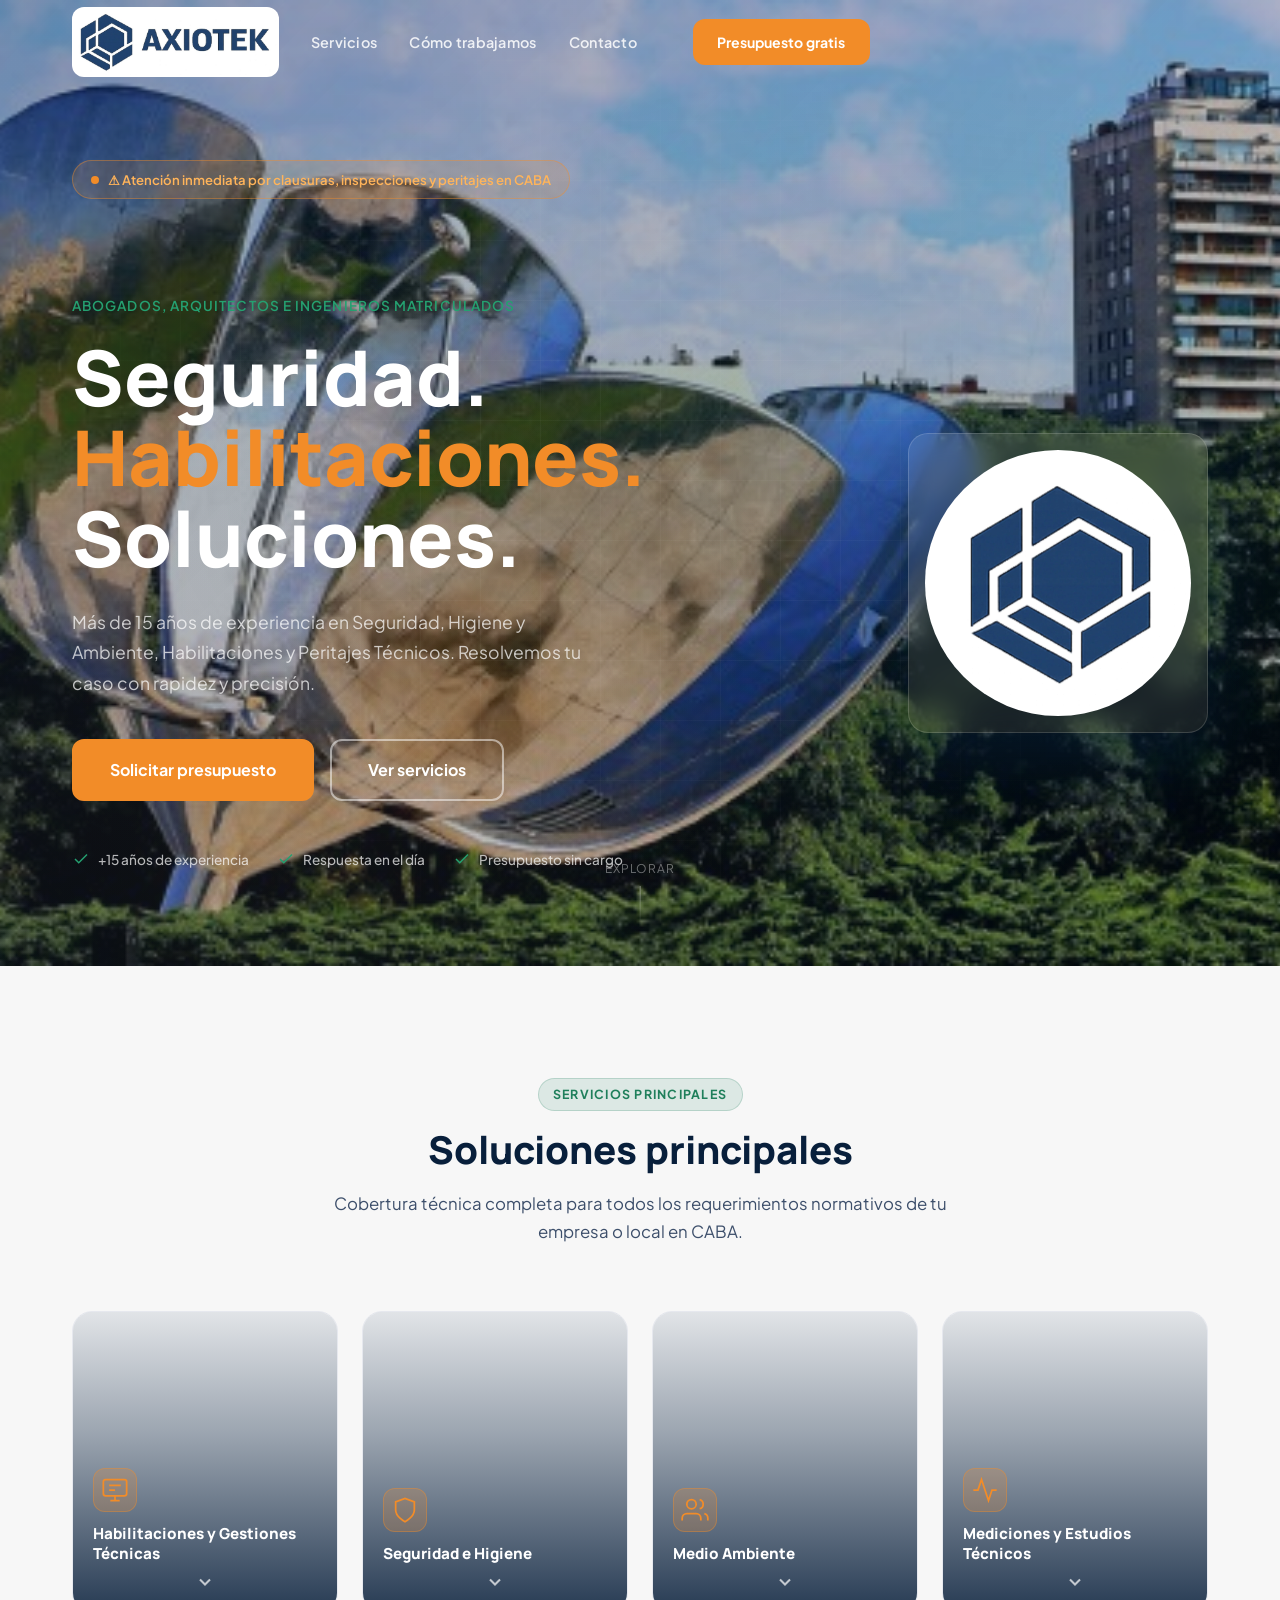
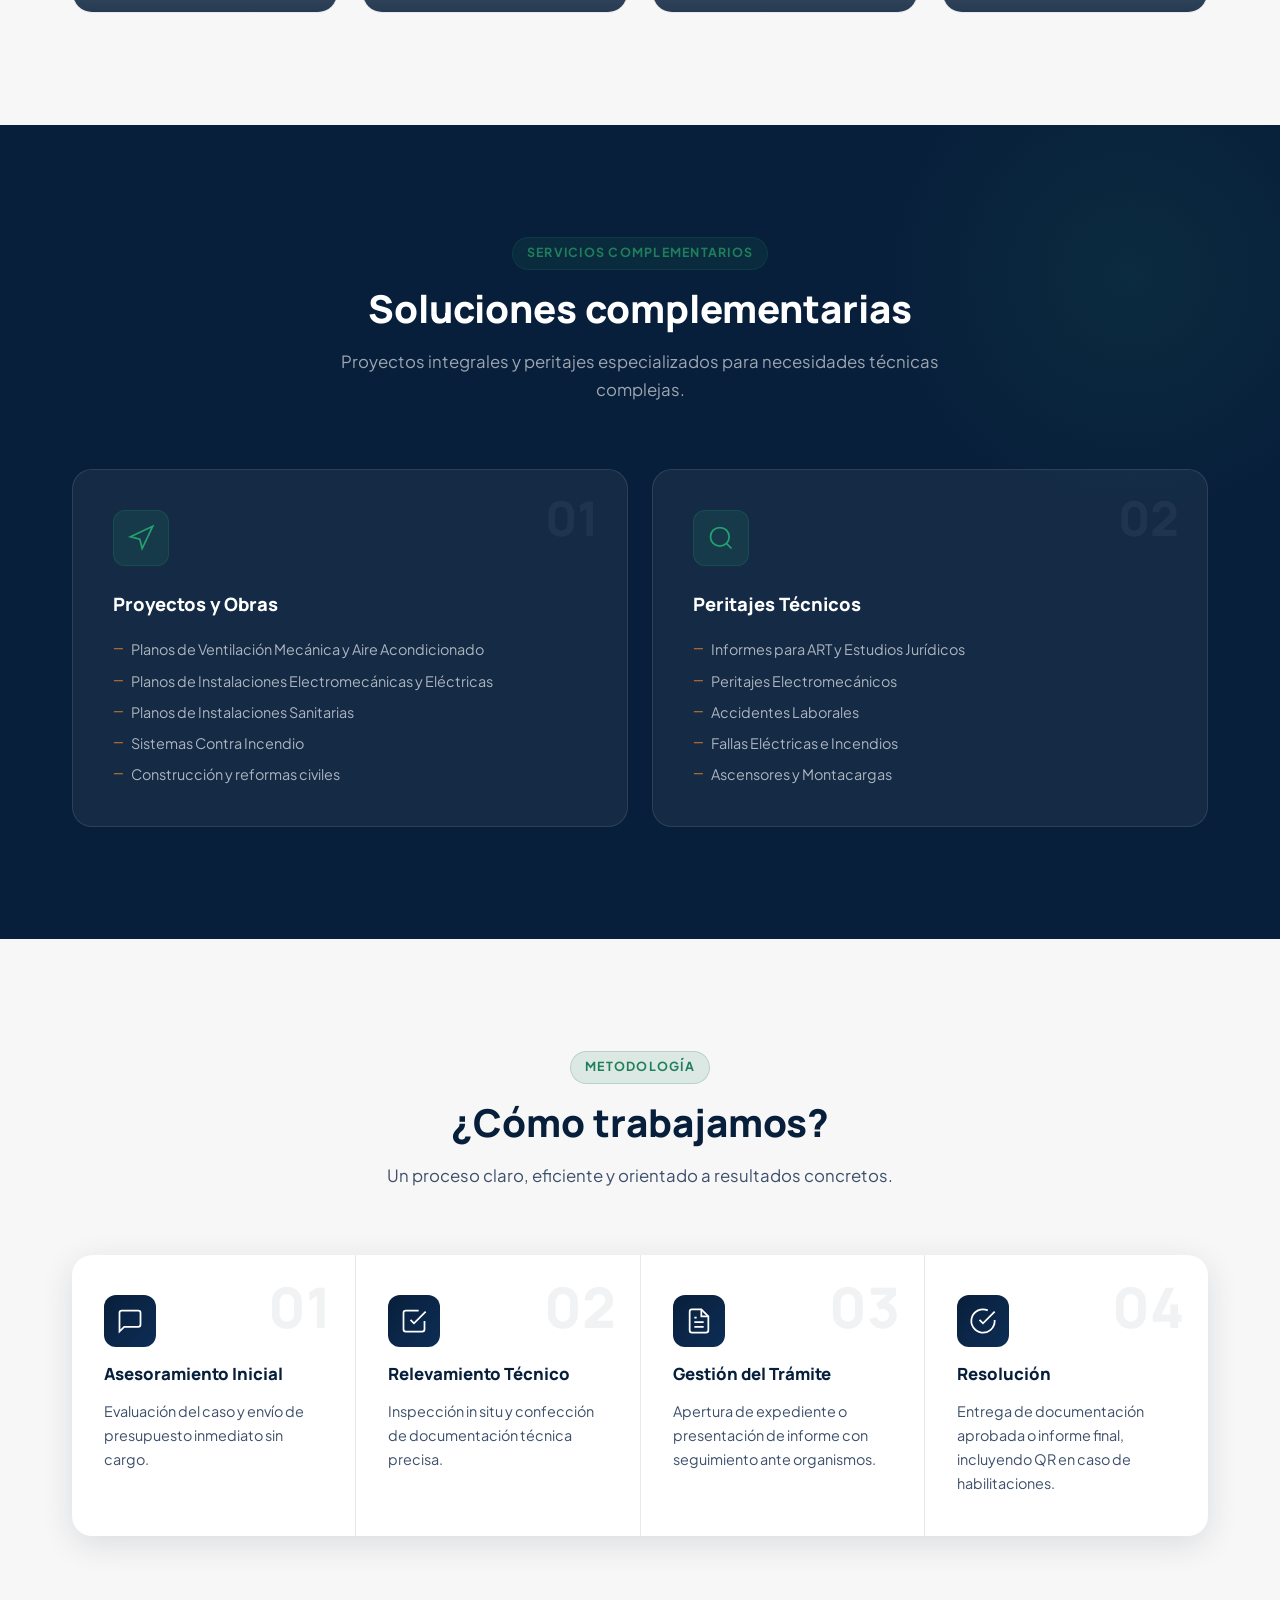
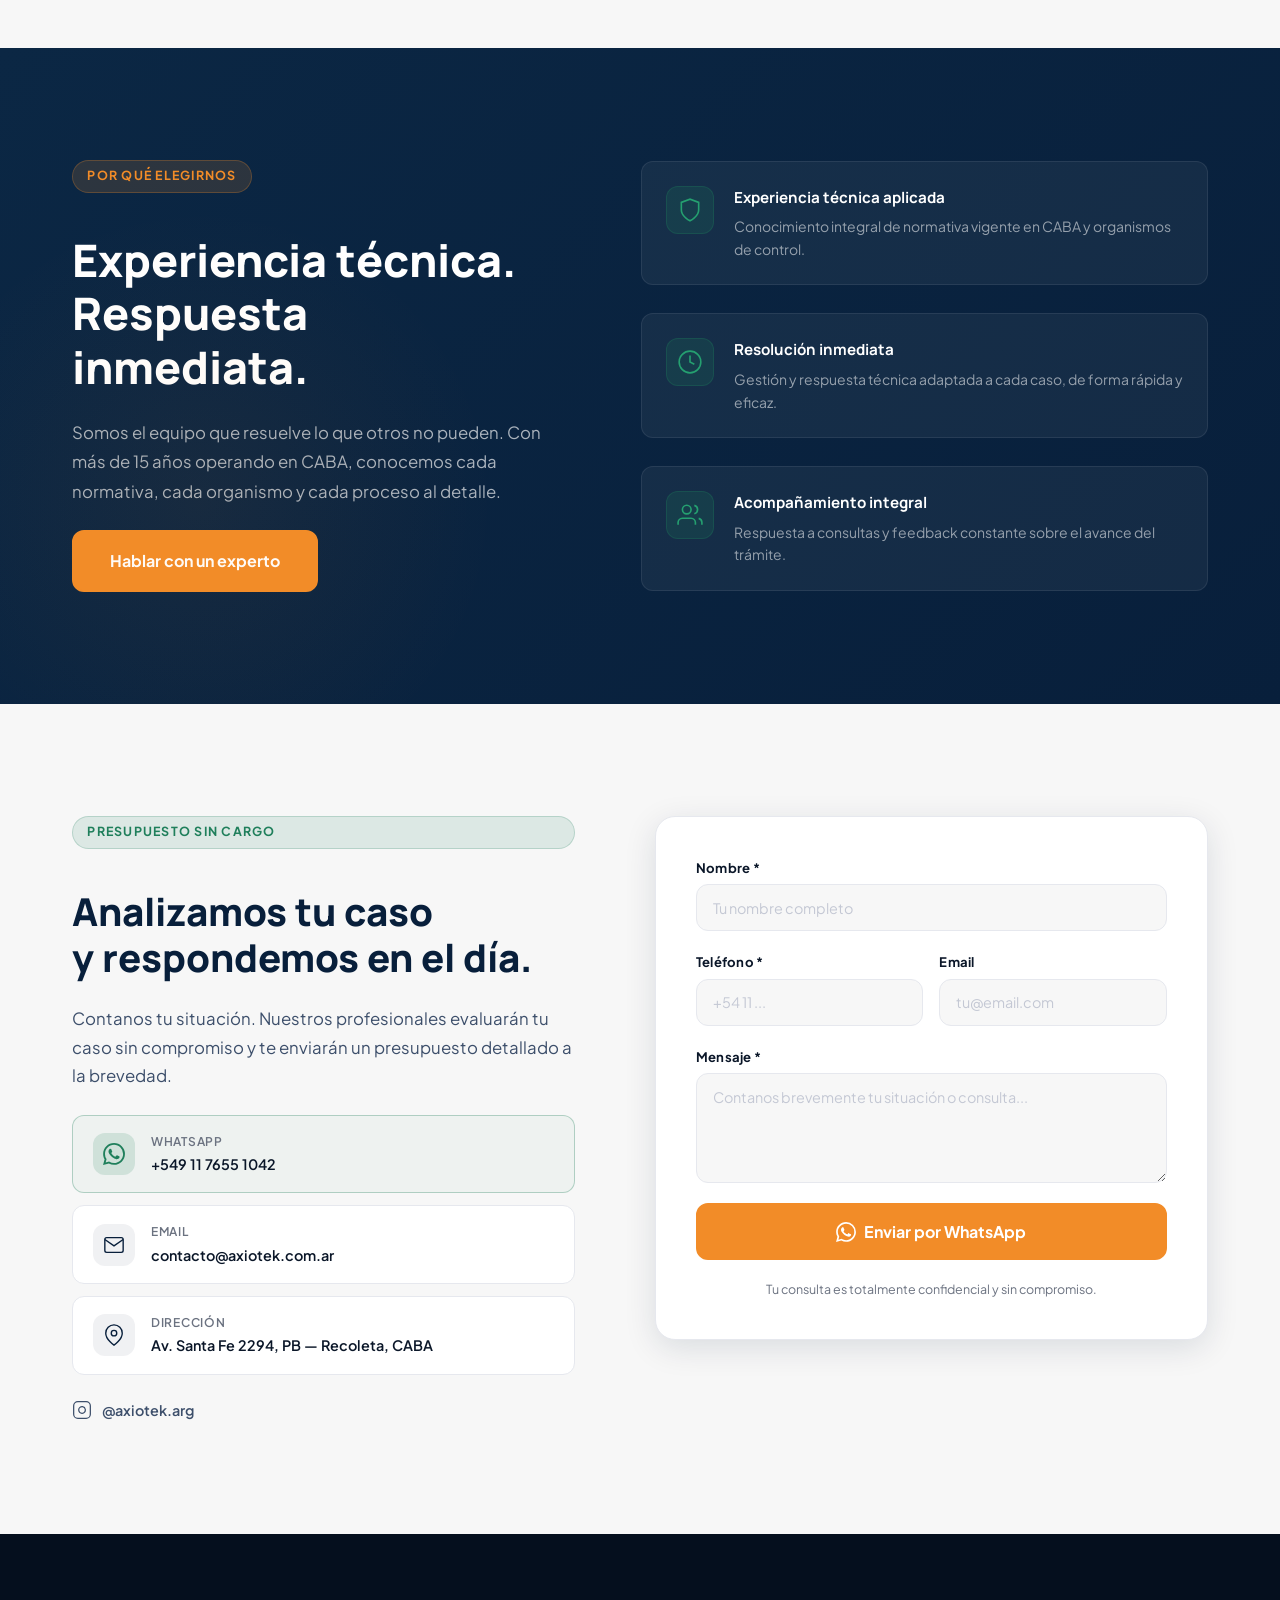
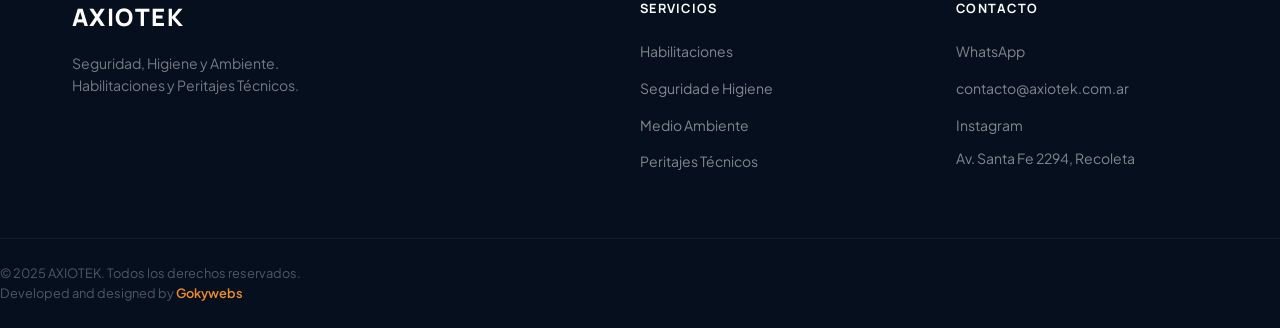
==== index.html @ 96acd75d "first commit" ====
<!DOCTYPE html>
<html lang="es">
<head>
  <meta charset="UTF-8">
  <meta name="viewport" content="width=device-width, initial-scale=1.0">
  <meta name="description" content="AXIOTEK — Seguridad, Higiene y Ambiente, Habilitaciones y Peritajes Técnicos en CABA. Abogados, Arquitectos e Ingenieros Matriculados con más de 15 años de experiencia.">
  <meta name="keywords" content="habilitaciones comerciales, seguridad e higiene, peritajes técnicos, clausuras, medio ambiente, CABA, Buenos Aires">
  <meta property="og:title" content="AXIOTEK | Seguridad, Higiene, Habilitaciones y Peritajes Técnicos">
  <meta property="og:description" content="Atención inmediata por clausuras, inspecciones y peritajes técnicos en CABA. Presupuesto sin cargo.">
  <meta property="og:type" content="website">
  <meta property="og:url" content="https://www.axiotek.com.ar">
  <title>AXIOTEK | Seguridad, Higiene y Habilitaciones — CABA</title>
  <link rel="preconnect" href="https://fonts.googleapis.com">
  <link rel="preconnect" href="https://fonts.gstatic.com" crossorigin>
  <link href="https://fonts.googleapis.com/css2?family=Manrope:wght@400;500;600;700;800&family=Plus+Jakarta+Sans:wght@400;500;600;700;800&display=swap" rel="stylesheet">
  <link rel="stylesheet" href="styles.css">
  <script type="application/ld+json">
  {
    "@context": "https://schema.org",
    "@type": "LocalBusiness",
    "name": "AXIOTEK",
    "description": "Seguridad, Higiene y Ambiente, Habilitaciones y Peritajes Técnicos",
    "url": "https://www.axiotek.com.ar",
    "telephone": "+54911765551042",
    "email": "contacto@axiotek.com.ar",
    "address": {
      "@type": "PostalAddress",
      "streetAddress": "Avenida Santa Fe 2294, PB",
      "addressLocality": "Recoleta, Ciudad Autónoma de Buenos Aires",
      "addressCountry": "AR"
    },
    "sameAs": ["https://www.instagram.com/axiotek.arg/"]
  }
  </script>
</head>
<body>
  <a class="skip-link" href="#main">Ir al contenido</a>

  <header class="nav" id="nav">
    <div class="nav__container">
      <a href="/" class="nav__logo" aria-label="AXIOTEK inicio">
        <img src="images/logo.jpeg" alt="AXIOTEK" class="nav__logo-img" height="40">
      </a>
      <nav aria-label="Principal">
        <ul class="nav__links" id="nav-menu" role="list">
          <li><a href="#soluciones" class="nav__link">Servicios</a></li>
          <li><a href="#proceso" class="nav__link">Cómo trabajamos</a></li>
          <li><a href="#contacto" class="nav__link">Contacto</a></li>
        </ul>
      </nav>
      <a href="#contacto" class="btn btn--cta nav__cta">Presupuesto gratis</a>
      <button class="nav__toggle" aria-label="Abrir menú" aria-expanded="false" aria-controls="nav-menu" id="nav-toggle">
        <span></span><span></span><span></span>
      </button>
    </div>
  </header>

  <main id="main">

    <section class="hero" id="inicio">
      <div class="hero__bg" aria-hidden="true">
        <div class="hero__overlay"></div>
        <div class="hero__grid-lines"></div>
      </div>
      <div class="hero__container">
        <div class="hero__alert" data-animate>
          <span class="hero__alert-dot" aria-hidden="true"></span>
          <span>⚠ Atención inmediata por clausuras, inspecciones y peritajes en CABA</span>
        </div>
        <div class="hero__content" data-animate>
          <p class="hero__eyebrow">Abogados, Arquitectos e Ingenieros Matriculados</p>
          <h1 class="hero__title">
            <span class="hero__title-line">Seguridad.</span>
            <span class="hero__title-line hero__title-line--accent">Habilitaciones.</span>
            <span class="hero__title-line">Soluciones.</span>
          </h1>
          <p class="hero__subtitle">Más de 15 años de experiencia en Seguridad, Higiene y Ambiente, Habilitaciones y Peritajes Técnicos. Resolvemos tu caso con rapidez y precisión.</p>
          <div class="hero__actions">
            <a href="#contacto" class="btn btn--cta btn--lg">Solicitar presupuesto</a>
            <a href="#soluciones" class="btn btn--outline btn--lg">Ver servicios</a>
          </div>
          <div class="hero__trust" aria-hidden="true">
            <div class="trust-item">
              <svg width="18" height="18" viewBox="0 0 24 24" fill="none" stroke="currentColor" stroke-width="2"><polyline points="20 6 9 17 4 12"/></svg>
              <span>+15 años de experiencia</span>
            </div>
            <div class="trust-item">
              <svg width="18" height="18" viewBox="0 0 24 24" fill="none" stroke="currentColor" stroke-width="2"><polyline points="20 6 9 17 4 12"/></svg>
              <span>Respuesta en el día</span>
            </div>
            <div class="trust-item">
              <svg width="18" height="18" viewBox="0 0 24 24" fill="none" stroke="currentColor" stroke-width="2"><polyline points="20 6 9 17 4 12"/></svg>
              <span>Presupuesto sin cargo</span>
            </div>
          </div>
        </div>
        <div class="hero__visual" data-animate aria-hidden="true">
          <div class="hero__logo-visual">
            <img src="images/logo2.jpeg" alt="AXIOTEK" class="hero__logo-visual-img">
          </div>
        </div>
      </div>
      <div class="hero__scroll-hint" aria-hidden="true">
        <span>Explorar</span>
        <div class="scroll-arrow"></div>
      </div>
    </section>

    <section class="soluciones" id="soluciones">
      <div class="container">
        <div class="section-header" data-animate>
          <span class="eyebrow-tag">Servicios principales</span>
          <h2>Soluciones principales</h2>
          <p>Cobertura técnica completa para todos los requerimientos normativos de tu empresa o local en CABA.</p>
        </div>
        <div class="services-grid" data-animate>

          <div class="service-card">
            <div class="service-card__header">
              <div class="service-card__bg" style="background-image: url('https://images.unsplash.com/photo-1486406146926-c627a92ad1ab?w=600&q=80')"></div>
              <div class="service-card__overlay"></div>
              <div class="service-card__icon" aria-hidden="true">
                <svg width="28" height="28" viewBox="0 0 24 24" fill="none" stroke="currentColor" stroke-width="1.5"><rect x="2" y="3" width="20" height="14" rx="2"/><path d="M8 21h8M12 17v4"/><path d="M7 8h10M7 12h5"/></svg>
              </div>
              <h3>Habilitaciones y Gestiones Técnicas</h3>
              <span class="service-card__chevron" aria-hidden="true">
                <svg width="20" height="20" viewBox="0 0 24 24" fill="none" stroke="currentColor" stroke-width="2.5"><polyline points="6 9 12 15 18 9"/></svg>
              </span>
            </div>
            <div class="service-card__body">
              <div class="service-card__body-inner">
                <ul class="service-list" role="list">
                  <li>Habilitaciones Comerciales e Industriales</li>
                  <li>Inscripción en el Registro de Actividades Industriales</li>
                  <li>Avisos y Permisos de Obra</li>
                  <li>Certificación de Fachadas</li>
                  <li>Contestación de Intimaciones</li>
                  <li>Levantamiento de Clausuras</li>
                  <li>Alta de Suministro Eléctrico Definitivo</li>
                  <li>RGRL y RAR ART</li>
                </ul>
                <a href="#contacto" class="service-card__cta">Consultar →</a>
              </div>
            </div>
          </div>

          <div class="service-card">
            <div class="service-card__header">
              <div class="service-card__bg" style="background-image: url('https://images.unsplash.com/photo-1504307651254-35680f356dfd?w=600&q=80')"></div>
              <div class="service-card__overlay"></div>
              <div class="service-card__icon" aria-hidden="true">
                <svg width="28" height="28" viewBox="0 0 24 24" fill="none" stroke="currentColor" stroke-width="1.5"><path d="M12 22s8-4 8-10V5l-8-3-8 3v7c0 6 8 10 8 10z"/></svg>
              </div>
              <h3>Seguridad e Higiene</h3>
              <span class="service-card__chevron" aria-hidden="true">
                <svg width="20" height="20" viewBox="0 0 24 24" fill="none" stroke="currentColor" stroke-width="2.5"><polyline points="6 9 12 15 18 9"/></svg>
              </span>
            </div>
            <div class="service-card__body">
              <div class="service-card__body-inner">
                <ul class="service-list" role="list">
                  <li>Sistema de Autoprotección (Ley 5920)</li>
                  <li>Planos de Evacuación</li>
                  <li>Evaluación de Riesgos Eléctricos</li>
                  <li>Simulacros de Evacuación y Uso de Extintores</li>
                  <li>Estudios de Ergonomía y EPP</li>
                </ul>
                <a href="#contacto" class="service-card__cta">Consultar →</a>
              </div>
            </div>
          </div>

          <div class="service-card">
            <div class="service-card__header">
              <div class="service-card__bg" style="background-image: url('https://images.unsplash.com/photo-1441974231531-c6227db76b6e?w=600&q=80')"></div>
              <div class="service-card__overlay"></div>
              <div class="service-card__icon" aria-hidden="true">
                <svg width="28" height="28" viewBox="0 0 24 24" fill="none" stroke="currentColor" stroke-width="1.5"><path d="M17 21v-2a4 4 0 00-4-4H5a4 4 0 00-4 4v2"/><circle cx="9" cy="7" r="4"/><path d="M23 21v-2a4 4 0 00-3-3.87"/><path d="M16 3.13a4 4 0 010 7.75"/></svg>
              </div>
              <h3>Medio Ambiente</h3>
              <span class="service-card__chevron" aria-hidden="true">
                <svg width="20" height="20" viewBox="0 0 24 24" fill="none" stroke="currentColor" stroke-width="2.5"><polyline points="6 9 12 15 18 9"/></svg>
              </span>
            </div>
            <div class="service-card__body">
              <div class="service-card__body-inner">
                <ul class="service-list" role="list">
                  <li>Evaluación de Impacto Ambiental (EIA)</li>
                  <li>Certificado de Aptitud Ambiental (CAA)</li>
                  <li>Registro de Residuos Peligrosos y Patogénicos</li>
                  <li>Registro de Emisiones de Fuentes Fijas (REF)</li>
                  <li>Huella de Carbono (HC)</li>
                </ul>
                <a href="#contacto" class="service-card__cta">Consultar →</a>
              </div>
            </div>
          </div>

          <div class="service-card">
            <div class="service-card__header">
              <div class="service-card__bg" style="background-image: url('https://images.unsplash.com/photo-1581093806997-124204d9fa9d?w=600&q=80')"></div>
              <div class="service-card__overlay"></div>
              <div class="service-card__icon" aria-hidden="true">
                <svg width="28" height="28" viewBox="0 0 24 24" fill="none" stroke="currentColor" stroke-width="1.5"><polyline points="22 12 18 12 15 21 9 3 6 12 2 12"/></svg>
              </div>
              <h3>Mediciones y Estudios Técnicos</h3>
              <span class="service-card__chevron" aria-hidden="true">
                <svg width="20" height="20" viewBox="0 0 24 24" fill="none" stroke="currentColor" stroke-width="2.5"><polyline points="6 9 12 15 18 9"/></svg>
              </span>
            </div>
            <div class="service-card__body">
              <div class="service-card__body-inner">
                <ul class="service-list" role="list">
                  <li>Ruido y Vibraciones (RAC)</li>
                  <li>Estudios de Impacto Acústico</li>
                  <li>Iluminación</li>
                  <li>Carga Térmica y Carga de Fuego</li>
                  <li>Medición de Puesta a Tierra</li>
                </ul>
                <a href="#contacto" class="service-card__cta">Consultar →</a>
              </div>
            </div>
          </div>

        </div>
      </div>
    </section>

    <section class="complementarios" id="complementarios">
      <div class="container">
        <div class="section-header" data-animate>
          <span class="eyebrow-tag">Servicios complementarios</span>
          <h2>Soluciones complementarias</h2>
          <p>Proyectos integrales y peritajes especializados para necesidades técnicas complejas.</p>
        </div>
        <div class="comp-grid" data-animate>

          <div class="comp-card">
            <div class="comp-card__num" aria-hidden="true">01</div>
            <div class="comp-card__icon" aria-hidden="true">
              <svg width="28" height="28" viewBox="0 0 24 24" fill="none" stroke="currentColor" stroke-width="1.5"><polygon points="3 11 22 2 13 21 11 13 3 11"/></svg>
            </div>
            <h3>Proyectos y Obras</h3>
            <ul class="comp-list" role="list">
              <li>Planos de Ventilación Mecánica y Aire Acondicionado</li>
              <li>Planos de Instalaciones Electromecánicas y Eléctricas</li>
              <li>Planos de Instalaciones Sanitarias</li>
              <li>Sistemas Contra Incendio</li>
              <li>Construcción y reformas civiles</li>
            </ul>
          </div>

          <div class="comp-card">
            <div class="comp-card__num" aria-hidden="true">02</div>
            <div class="comp-card__icon" aria-hidden="true">
              <svg width="28" height="28" viewBox="0 0 24 24" fill="none" stroke="currentColor" stroke-width="1.5"><circle cx="11" cy="11" r="8"/><line x1="21" y1="21" x2="16.65" y2="16.65"/></svg>
            </div>
            <h3>Peritajes Técnicos</h3>
            <ul class="comp-list" role="list">
              <li>Informes para ART y Estudios Jurídicos</li>
              <li>Peritajes Electromecánicos</li>
              <li>Accidentes Laborales</li>
              <li>Fallas Eléctricas e Incendios</li>
              <li>Ascensores y Montacargas</li>
            </ul>
          </div>

        </div>
      </div>
    </section>

    <section class="proceso" id="proceso">
      <div class="container">
        <div class="section-header" data-animate>
          <span class="eyebrow-tag">Metodología</span>
          <h2>¿Cómo trabajamos?</h2>
          <p>Un proceso claro, eficiente y orientado a resultados concretos.</p>
        </div>
        <div class="proceso__steps" data-animate>

          <div class="step">
            <div class="step__number" aria-hidden="true">01</div>
            <div class="step__connector" aria-hidden="true"></div>
            <div class="step__icon" aria-hidden="true">
              <svg width="28" height="28" viewBox="0 0 24 24" fill="none" stroke="currentColor" stroke-width="1.5"><path d="M21 15a2 2 0 01-2 2H7l-4 4V5a2 2 0 012-2h14a2 2 0 012 2z"/></svg>
            </div>
            <h3>Asesoramiento Inicial</h3>
            <p>Evaluación del caso y envío de presupuesto inmediato sin cargo.</p>
          </div>

          <div class="step">
            <div class="step__number" aria-hidden="true">02</div>
            <div class="step__connector" aria-hidden="true"></div>
            <div class="step__icon" aria-hidden="true">
              <svg width="28" height="28" viewBox="0 0 24 24" fill="none" stroke="currentColor" stroke-width="1.5"><path d="M9 11l3 3L22 4"/><path d="M21 12v7a2 2 0 01-2 2H5a2 2 0 01-2-2V5a2 2 0 012-2h11"/></svg>
            </div>
            <h3>Relevamiento Técnico</h3>
            <p>Inspección in situ y confección de documentación técnica precisa.</p>
          </div>

          <div class="step">
            <div class="step__number" aria-hidden="true">03</div>
            <div class="step__connector" aria-hidden="true"></div>
            <div class="step__icon" aria-hidden="true">
              <svg width="28" height="28" viewBox="0 0 24 24" fill="none" stroke="currentColor" stroke-width="1.5"><path d="M14 2H6a2 2 0 00-2 2v16a2 2 0 002 2h12a2 2 0 002-2V8z"/><polyline points="14 2 14 8 20 8"/><line x1="16" y1="13" x2="8" y2="13"/><line x1="16" y1="17" x2="8" y2="17"/><polyline points="10 9 9 9 8 9"/></svg>
            </div>
            <h3>Gestión del Trámite</h3>
            <p>Apertura de expediente o presentación de informe con seguimiento ante organismos.</p>
          </div>

          <div class="step">
            <div class="step__number" aria-hidden="true">04</div>
            <div class="step__icon" aria-hidden="true">
              <svg width="28" height="28" viewBox="0 0 24 24" fill="none" stroke="currentColor" stroke-width="1.5"><path d="M22 11.08V12a10 10 0 11-5.93-9.14"/><polyline points="22 4 12 14.01 9 11.01"/></svg>
            </div>
            <h3>Resolución</h3>
            <p>Entrega de documentación aprobada o informe final, incluyendo QR en caso de habilitaciones.</p>
          </div>

        </div>
      </div>
    </section>

    <section class="diferencial">
      <div class="container">
        <div class="diferencial__inner" data-animate>
          <div class="diferencial__text">
            <span class="eyebrow-tag eyebrow-tag--light">Por qué elegirnos</span>
            <h2>Experiencia técnica.<br>Respuesta inmediata.</h2>
            <p>Somos el equipo que resuelve lo que otros no pueden. Con más de 15 años operando en CABA, conocemos cada normativa, cada organismo y cada proceso al detalle.</p>
            <a href="#contacto" class="btn btn--cta btn--lg">Hablar con un experto</a>
          </div>
          <div class="diferencial__pillars">
            <div class="pillar">
              <div class="pillar__icon" aria-hidden="true">
                <svg width="26" height="26" viewBox="0 0 24 24" fill="none" stroke="currentColor" stroke-width="1.5"><path d="M12 22s8-4 8-10V5l-8-3-8 3v7c0 6 8 10 8 10z"/></svg>
              </div>
              <div>
                <h3>Experiencia técnica aplicada</h3>
                <p>Conocimiento integral de normativa vigente en CABA y organismos de control.</p>
              </div>
            </div>
            <div class="pillar">
              <div class="pillar__icon" aria-hidden="true">
                <svg width="26" height="26" viewBox="0 0 24 24" fill="none" stroke="currentColor" stroke-width="1.5"><circle cx="12" cy="12" r="10"/><polyline points="12 6 12 12 16 14"/></svg>
              </div>
              <div>
                <h3>Resolución inmediata</h3>
                <p>Gestión y respuesta técnica adaptada a cada caso, de forma rápida y eficaz.</p>
              </div>
            </div>
            <div class="pillar">
              <div class="pillar__icon" aria-hidden="true">
                <svg width="26" height="26" viewBox="0 0 24 24" fill="none" stroke="currentColor" stroke-width="1.5"><path d="M17 21v-2a4 4 0 00-4-4H5a4 4 0 00-4 4v2"/><circle cx="9" cy="7" r="4"/><path d="M23 21v-2a4 4 0 00-3-3.87"/><path d="M16 3.13a4 4 0 010 7.75"/></svg>
              </div>
              <div>
                <h3>Acompañamiento integral</h3>
                <p>Respuesta a consultas y feedback constante sobre el avance del trámite.</p>
              </div>
            </div>
          </div>
        </div>
      </div>
    </section>

    <section class="contacto" id="contacto">
      <div class="container">
        <div class="contacto__inner" data-animate>
          <div class="contacto__info">
            <span class="eyebrow-tag">Presupuesto sin cargo</span>
            <h2>Analizamos tu caso<br>y respondemos en el día.</h2>
            <p>Contanos tu situación. Nuestros profesionales evaluarán tu caso sin compromiso y te enviarán un presupuesto detallado a la brevedad.</p>
            <div class="contact-details">
              <a href="https://wa.me/5491176551042" target="_blank" rel="noopener" class="contact-item contact-item--cta" aria-label="Contactar por WhatsApp">
                <div class="contact-item__icon" aria-hidden="true">
                  <svg width="22" height="22" viewBox="0 0 24 24" fill="currentColor"><path d="M17.472 14.382c-.297-.149-1.758-.867-2.03-.967-.273-.099-.471-.148-.67.15-.197.297-.767.966-.94 1.164-.173.199-.347.223-.644.075-.297-.15-1.255-.463-2.39-1.475-.883-.788-1.48-1.761-1.653-2.059-.173-.297-.018-.458.13-.606.134-.133.298-.347.446-.52.149-.174.198-.298.298-.497.099-.198.05-.371-.025-.52-.075-.149-.669-1.612-.916-2.207-.242-.579-.487-.5-.669-.51-.173-.008-.371-.01-.57-.01-.198 0-.52.074-.792.372-.272.297-1.04 1.016-1.04 2.479 0 1.462 1.065 2.875 1.213 3.074.149.198 2.096 3.2 5.077 4.487.709.306 1.262.489 1.694.625.712.227 1.36.195 1.871.118.571-.085 1.758-.719 2.006-1.413.248-.694.248-1.289.173-1.413-.074-.124-.272-.198-.57-.347m-5.421 7.403h-.004a9.87 9.87 0 01-5.031-1.378l-.361-.214-3.741.982.998-3.648-.235-.374a9.86 9.86 0 01-1.51-5.26c.001-5.45 4.436-9.884 9.888-9.884 2.64 0 5.122 1.03 6.988 2.898a9.825 9.825 0 012.893 6.994c-.003 5.45-4.437 9.884-9.885 9.884m8.413-18.297A11.815 11.815 0 0012.05 0C5.495 0 .16 5.335.157 11.892c0 2.096.547 4.142 1.588 5.945L.057 24l6.305-1.654a11.882 11.882 0 005.683 1.448h.005c6.554 0 11.89-5.335 11.893-11.893a11.821 11.821 0 00-3.48-8.413Z"/></svg>
                </div>
                <div>
                  <span class="contact-item__label">WhatsApp</span>
                  <span class="contact-item__value">+549 11 7655 1042</span>
                </div>
              </a>
              <a href="mailto:contacto@axiotek.com.ar" class="contact-item" aria-label="Enviar email">
                <div class="contact-item__icon" aria-hidden="true">
                  <svg width="22" height="22" viewBox="0 0 24 24" fill="none" stroke="currentColor" stroke-width="1.5"><path d="M4 4h16c1.1 0 2 .9 2 2v12c0 1.1-.9 2-2 2H4c-1.1 0-2-.9-2-2V6c0-1.1.9-2 2-2z"/><polyline points="22,6 12,13 2,6"/></svg>
                </div>
                <div>
                  <span class="contact-item__label">Email</span>
                  <span class="contact-item__value">contacto@axiotek.com.ar</span>
                </div>
              </a>
              <div class="contact-item" aria-label="Dirección">
                <div class="contact-item__icon" aria-hidden="true">
                  <svg width="22" height="22" viewBox="0 0 24 24" fill="none" stroke="currentColor" stroke-width="1.5"><path d="M21 10c0 7-9 13-9 13s-9-6-9-13a9 9 0 0118 0z"/><circle cx="12" cy="10" r="3"/></svg>
                </div>
                <div>
                  <span class="contact-item__label">Dirección</span>
                  <span class="contact-item__value">Av. Santa Fe 2294, PB — Recoleta, CABA</span>
                </div>
              </div>
            </div>
            <a href="https://www.instagram.com/axiotek.arg/" target="_blank" rel="noopener" class="social-link" aria-label="Instagram de AXIOTEK">
              <svg width="20" height="20" viewBox="0 0 24 24" fill="none" stroke="currentColor" stroke-width="1.5"><rect x="2" y="2" width="20" height="20" rx="5" ry="5"/><path d="M16 11.37A4 4 0 1112.63 8 4 4 0 0116 11.37z"/><line x1="17.5" y1="6.5" x2="17.51" y2="6.5"/></svg>
              @axiotek.arg
            </a>
          </div>
          <form class="contacto__form" id="contacto-form" novalidate>
            <div class="form-group">
              <label for="nombre" class="form-label">Nombre *</label>
              <input type="text" id="nombre" name="nombre" class="form-input" placeholder="Tu nombre completo" required autocomplete="name">
            </div>
            <div class="form-row">
              <div class="form-group">
                <label for="telefono" class="form-label">Teléfono *</label>
                <input type="tel" id="telefono" name="telefono" class="form-input" placeholder="+54 11 ..." required autocomplete="tel">
              </div>
              <div class="form-group">
                <label for="email" class="form-label">Email</label>
                <input type="email" id="email" name="email" class="form-input" placeholder="tu@email.com" autocomplete="email">
              </div>
            </div>
            <div class="form-group">
              <label for="mensaje" class="form-label">Mensaje *</label>
              <textarea id="mensaje" name="mensaje" class="form-input form-textarea" placeholder="Contanos brevemente tu situación o consulta..." required rows="4"></textarea>
            </div>
            <button type="submit" class="btn btn--cta btn--lg btn--full" id="form-submit">
              <svg width="20" height="20" viewBox="0 0 24 24" fill="currentColor"><path d="M17.472 14.382c-.297-.149-1.758-.867-2.03-.967-.273-.099-.471-.148-.67.15-.197.297-.767.966-.94 1.164-.173.199-.347.223-.644.075-.297-.15-1.255-.463-2.39-1.475-.883-.788-1.48-1.761-1.653-2.059-.173-.297-.018-.458.13-.606.134-.133.298-.347.446-.52.149-.174.198-.298.298-.497.099-.198.05-.371-.025-.52-.075-.149-.669-1.612-.916-2.207-.242-.579-.487-.5-.669-.51-.173-.008-.371-.01-.57-.01-.198 0-.52.074-.792.372-.272.297-1.04 1.016-1.04 2.479 0 1.462 1.065 2.875 1.213 3.074.149.198 2.096 3.2 5.077 4.487.709.306 1.262.489 1.694.625.712.227 1.36.195 1.871.118.571-.085 1.758-.719 2.006-1.413.248-.694.248-1.289.173-1.413-.074-.124-.272-.198-.57-.347m-5.421 7.403h-.004a9.87 9.87 0 01-5.031-1.378l-.361-.214-3.741.982.998-3.648-.235-.374a9.86 9.86 0 01-1.51-5.26c.001-5.45 4.436-9.884 9.888-9.884 2.64 0 5.122 1.03 6.988 2.898a9.825 9.825 0 012.893 6.994c-.003 5.45-4.437 9.884-9.885 9.884m8.413-18.297A11.815 11.815 0 0012.05 0C5.495 0 .16 5.335.157 11.892c0 2.096.547 4.142 1.588 5.945L.057 24l6.305-1.654a11.882 11.882 0 005.683 1.448h.005c6.554 0 11.89-5.335 11.893-11.893a11.821 11.821 0 00-3.48-8.413Z"/></svg>
              Enviar por WhatsApp
            </button>
            <p class="form-note">Tu consulta es totalmente confidencial y sin compromiso.</p>
          </form>
        </div>
      </div>
    </section>

  </main>

  <footer class="footer">
    <div class="footer__top">
      <div class="container footer__grid">
        <div class="footer__brand">
          <img src="images/logo.png" alt="AXIOTEK" class="footer__logo" height="44" onerror="this.style.display='none'; this.nextElementSibling.style.display='block'">
          <span class="footer__logo-text" style="display:none">AXIOTEK</span>
          <p class="footer__tagline">Seguridad, Higiene y Ambiente.<br>Habilitaciones y Peritajes Técnicos.</p>
        </div>
        <nav aria-label="Footer servicios">
          <h4>Servicios</h4>
          <ul role="list">
            <li><a href="#soluciones">Habilitaciones</a></li>
            <li><a href="#soluciones">Seguridad e Higiene</a></li>
            <li><a href="#soluciones">Medio Ambiente</a></li>
            <li><a href="#complementarios">Peritajes Técnicos</a></li>
          </ul>
        </nav>
        <nav aria-label="Footer empresa">
          <h4>Contacto</h4>
          <ul role="list">
            <li><a href="https://wa.me/5491176551042" target="_blank" rel="noopener">WhatsApp</a></li>
            <li><a href="mailto:contacto@axiotek.com.ar">contacto@axiotek.com.ar</a></li>
            <li><a href="https://www.instagram.com/axiotek.arg/" target="_blank" rel="noopener">Instagram</a></li>
            <li><address>Av. Santa Fe 2294, Recoleta</address></li>
          </ul>
        </nav>
      </div>
    </div>
    <div class="footer__bottom">
      <p>© 2025 AXIOTEK. Todos los derechos reservados.</p>
      <p>Developed and designed by <a href="https://gokywebs.net" target="_blank" rel="noopener">Gokywebs</a></p>
    </div>
  </footer>

  <script src="script.js"></script>
</body>
</html>
---- styles.css ----
/* ============================================
   AXIOTEK — Seguridad, Higiene y Habilitaciones
   Paleta: Navy #081F3B | Teal #1F7F5B | Orange #F28C28
   ============================================ */

/* RESET & TOKENS */

*, *::before, *::after {
    box-sizing: border-box;
    margin: 0;
    padding: 0;
}

:root {
    --navy: #081F3B;
    --navy-mid: #0D2D55;
    --navy-light: #122F57;
    --teal: #1F7F5B;
    --teal-light: #25A070;
    --orange: #F28C28;
    --orange-dark: #D97820;
    --gray-cold: #E6E8EE;
    --gray-mid: #C4C8D4;
    --gray-dark: #6B7280;
    --white-soft: #F7F7F7;
    --white: #FFFFFF;
    --text-dark: #0A1628;
    --text-mid: #3D4F6B;
    --text-light: #6B7280;
    --font-main: 'Plus Jakarta Sans', sans-serif;
    --font-display: 'Manrope', sans-serif;
    --radius: 12px;
    --radius-lg: 20px;
    --shadow-sm: 0 2px 8px rgba(8, 31, 59, 0.08);
    --shadow-md: 0 8px 32px rgba(8, 31, 59, 0.12);
    --shadow-lg: 0 20px 60px rgba(8, 31, 59, 0.18);
    --transition: 0.3s cubic-bezier(0.4, 0, 0.2, 1);
}

html {
    scroll-behavior: smooth;
    font-size: 16px;
}

body {
    font-family: var(--font-main);
    color: var(--text-dark);
    background: var(--white-soft);
    line-height: 1.6;
    -webkit-font-smoothing: antialiased;
}

img {
    display: block;
    max-width: 100%;
}

a {
    text-decoration: none;
    color: inherit;
}

ul {
    list-style: none;
}

/* SKIP LINK */

.skip-link {
    position: absolute;
    top: -100%;
    left: 1rem;
    background: var(--orange);
    color: var(--white);
    padding: 0.5rem 1rem;
    border-radius: var(--radius);
    font-weight: 700;
    z-index: 9999;
    transition: top var(--transition);
}

.skip-link:focus {
    top: 1rem;
}

/* CONTAINER */

.container {
    width: 100%;
    max-width: 1200px;
    margin: 0 auto;
    padding: 0 2rem;
}

/* BUTTONS */

.btn {
    display: inline-flex;
    align-items: center;
    gap: 0.5rem;
    padding: 0.75rem 1.75rem;
    border-radius: var(--radius);
    font-family: var(--font-main);
    font-weight: 700;
    font-size: 0.95rem;
    cursor: pointer;
    border: 2px solid transparent;
    transition: all var(--transition);
    white-space: nowrap;
    text-align: center;
    justify-content: center;
}

.btn--cta {
    background: var(--orange);
    color: var(--white);
    border-color: var(--orange);
}

.btn--cta:hover {
    background: var(--orange-dark);
    border-color: var(--orange-dark);
    transform: translateY(-2px);
    box-shadow: 0 8px 24px rgba(242, 140, 40, 0.35);
}

.btn--outline {
    background: transparent;
    color: var(--white);
    border-color: rgba(255, 255, 255, 0.5);
}

.btn--outline:hover {
    background: rgba(255, 255, 255, 0.1);
    border-color: var(--white);
}

.btn--lg {
    padding: 1rem 2.25rem;
    font-size: 1rem;
}

.btn--full {
    width: 100%;
}

/* EYEBROW TAG */

.eyebrow-tag {
    display: inline-block;
    background: rgba(31, 127, 91, 0.12);
    color: var(--teal);
    font-size: 0.78rem;
    font-weight: 700;
    letter-spacing: 0.1em;
    text-transform: uppercase;
    padding: 0.35rem 0.9rem;
    border-radius: 100px;
    margin-bottom: 1rem;
    border: 1px solid rgba(31, 127, 91, 0.2);
}

.eyebrow-tag--light {
    background: rgba(242, 140, 40, 0.15);
    color: var(--orange);
    border-color: rgba(242, 140, 40, 0.25);
}

/* SECTION HEADER */

.section-header {
    text-align: center;
    max-width: 640px;
    margin: 0 auto 4rem;
}

.section-header h2 {
    font-family: var(--font-display);
    font-size: clamp(1.9rem, 3vw, 2.6rem);
    font-weight: 800;
    color: var(--navy);
    line-height: 1.2;
    margin-bottom: 1rem;
}

.section-header p {
    font-size: 1.05rem;
    color: var(--text-mid);
    line-height: 1.7;
}

/* ANIMATIONS */

[data-animate] {
    opacity: 0;
    transform: translateY(28px);
    transition: opacity 0.65s cubic-bezier(0.4, 0, 0.2, 1), transform 0.65s cubic-bezier(0.4, 0, 0.2, 1);
}

[data-animate].in-view {
    opacity: 1;
    transform: translateY(0);
}

@media (prefers-reduced-motion: reduce) {
    [data-animate] {
        opacity: 1;
        transform: none;
        transition: none;
    }
}

/* NAV */

.nav {
    position: fixed;
    top: 0;
    left: 0;
    right: 0;
    z-index: 1000;
    background: transparent;
    transition: background var(--transition), box-shadow var(--transition);
    padding: 0;
}

.nav.scrolled {
    background: var(--navy);
    box-shadow: 0 4px 24px rgba(8, 31, 59, 0.3);
}

.nav__container {
    max-width: 1200px;
    margin: 0 auto;
    padding: .45rem 2rem;
    display: flex;
    align-items: center;
    gap: 2rem;
}

.nav__logo {
    flex-shrink: 0;
    display: flex;
    align-items: center;
}

.nav__logo-img {
    height: 70px;
    width: auto;
    object-fit: contain;
    border-radius: 12px;
}

.nav__logo-text {
    font-family: var(--font-display);
    font-size: 1.4rem;
    font-weight: 800;
    color: var(--white);
    letter-spacing: 0.05em;
}

.nav__links {
    display: flex;
    align-items: center;
    gap: 2rem;
    margin-left: auto;
}

.nav__link {
    font-size: 0.9rem;
    font-weight: 600;
    color: rgba(255, 255, 255, 0.85);
    letter-spacing: 0.02em;
    transition: color var(--transition);
    position: relative;
    padding-bottom: 2px;
}

.nav__link::after {
    content: '';
    position: absolute;
    bottom: 0;
    left: 0;
    width: 0;
    height: 2px;
    background: var(--orange);
    transition: width var(--transition);
}

.nav__link:hover {
    color: var(--white);
}

.nav__link:hover::after {
    width: 100%;
}

.nav__cta {
    margin-left: 1.5rem;
    padding: 0.6rem 1.4rem;
    font-size: 0.88rem;
    flex-shrink: 0;
}

.nav__toggle {
    display: none;
    flex-direction: column;
    gap: 5px;
    background: none;
    border: none;
    cursor: pointer;
    padding: 4px;
    margin-left: auto;
}

.nav__toggle span {
    display: block;
    width: 24px;
    height: 2px;
    background: var(--white);
    border-radius: 2px;
    transition: all var(--transition);
}

/* HERO */

.hero {
    min-height: 100vh;
    position: relative;
    display: flex;
    flex-direction: column;
    justify-content: center;
    overflow: hidden;
    padding-top: 80px;
}

.hero__bg {
    position: absolute;
    inset: 0;
    background-image: url('images/hero.png');
    background-size: cover;
    background-position: center;
    background-repeat: no-repeat;
}

.hero__overlay {
    position: absolute;
    inset: 0;
    background: linear-gradient(135deg, rgba(8, 31, 59, 0.4) 0%, rgba(8, 31, 59, 0.2) 100%),
                radial-gradient(ellipse at 70% 50%, rgba(31, 127, 91, 0.15) 0%, transparent 60%),
                radial-gradient(ellipse at 20% 80%, rgba(242, 140, 40, 0.08) 0%, transparent 50%);
}

.hero__grid-lines {
    position: absolute;
    inset: 0;
    background-image: linear-gradient(rgba(255,255,255,0.03) 1px, transparent 1px),
                      linear-gradient(90deg, rgba(255,255,255,0.03) 1px, transparent 1px);
    background-size: 60px 60px;
    mask-image: radial-gradient(ellipse at center, black 30%, transparent 80%);
}

.hero__container {
    position: relative;
    z-index: 1;
    max-width: 1200px;
    margin: 0 auto;
    padding: 5rem 2rem 6rem;
    display: grid;
    grid-template-columns: 1fr auto;
    gap: 4rem;
    align-items: center;
    width: 100%;
}

.hero__alert {
    display: flex;
    align-items: center;
    gap: 0.6rem;
    background: rgba(242, 140, 40, 0.15);
    border: 1px solid rgba(242, 140, 40, 0.4);
    border-radius: 100px;
    padding: 0.5rem 1.1rem;
    color: #FFB45A;
    font-size: 0.82rem;
    font-weight: 600;
    width: fit-content;
    margin-bottom: 2rem;
    grid-column: 1 / -1;
}

.hero__alert-dot {
    width: 8px;
    height: 8px;
    background: var(--orange);
    border-radius: 50%;
    flex-shrink: 0;
    animation: pulse-dot 2s infinite;
}

@keyframes pulse-dot {
    0%, 100% { opacity: 1; transform: scale(1); }
    50% { opacity: 0.5; transform: scale(0.7); }
}

.hero__content {
    display: flex;
    flex-direction: column;
    align-items: flex-start;
}

.hero__eyebrow {
    font-size: 0.85rem;
    font-weight: 600;
    color: var(--teal-light);
    letter-spacing: 0.08em;
    text-transform: uppercase;
    margin-bottom: 1.25rem;
}

.hero__title {
    font-family: var(--font-display);
    font-size: clamp(3rem, 6vw, 5.5rem);
    font-weight: 800;
    line-height: 1.05;
    color: var(--white);
    margin-bottom: 1.75rem;
}

.hero__title-line {
    display: block;
}

.hero__title-line--accent {
    color: var(--orange);
}

.hero__subtitle {
    font-size: 1.1rem;
    color: rgba(255, 255, 255, 0.72);
    max-width: 540px;
    line-height: 1.75;
    margin-bottom: 2.5rem;
}

.hero__actions {
    display: flex;
    gap: 1rem;
    flex-wrap: wrap;
    margin-bottom: 3rem;
}

.hero__trust {
    display: flex;
    gap: 1.75rem;
    flex-wrap: wrap;
}

.trust-item {
    display: flex;
    align-items: center;
    gap: 0.5rem;
    color: rgba(255, 255, 255, 0.7);
    font-size: 0.85rem;
    font-weight: 500;
}

.trust-item svg {
    color: var(--teal-light);
    flex-shrink: 0;
}

.hero__visual {
    display: flex;
    align-items: center;
    justify-content: center;
}

.hero__card-stack {
    position: relative;
    width: 240px;
    height: 320px;
}

.hero-card {
    position: absolute;
    display: flex;
    flex-direction: column;
    align-items: center;
    justify-content: center;
    gap: 0.75rem;
    border-radius: var(--radius-lg);
    padding: 2rem;
    font-weight: 700;
    font-size: 0.9rem;
    transition: all var(--transition);
}

.hero-card--back {
    width: 200px;
    height: 200px;
    background: rgba(31, 127, 91, 0.2);
    border: 1px solid rgba(31, 127, 91, 0.3);
    color: rgba(255,255,255,0.6);
    top: 0;
    right: 0;
    transform: rotate(8deg);
}

.hero-card--mid {
    width: 200px;
    height: 200px;
    background: rgba(255, 255, 255, 0.07);
    border: 1px solid rgba(255, 255, 255, 0.12);
    color: rgba(255,255,255,0.7);
    top: 40px;
    left: 20px;
    transform: rotate(-4deg);
}

.hero-card--front {
    width: 220px;
    height: 220px;
    background: linear-gradient(135deg, var(--teal) 0%, #175F44 100%);
    border: 1px solid rgba(255,255,255,0.15);
    color: var(--white);
    bottom: 0;
    right: 10px;
    box-shadow: 0 20px 50px rgba(31, 127, 91, 0.4);
}

.hero-card__icon {
    width: 56px;
    height: 56px;
    background: rgba(255, 255, 255, 0.15);
    border-radius: var(--radius);
    display: flex;
    align-items: center;
    justify-content: center;
}

.hero-card__badge {
    background: var(--orange);
    color: var(--white);
    font-size: 0.7rem;
    font-weight: 700;
    padding: 0.2rem 0.6rem;
    border-radius: 100px;
    letter-spacing: 0.04em;
}

.hero__scroll-hint {
    position: absolute;
    bottom: 2.5rem;
    left: 50%;
    transform: translateX(-50%);
    display: flex;
    flex-direction: column;
    align-items: center;
    gap: 0.5rem;
    color: rgba(255,255,255,0.4);
    font-size: 0.75rem;
    letter-spacing: 0.08em;
    text-transform: uppercase;
}

.scroll-arrow {
    width: 1px;
    height: 40px;
    background: linear-gradient(to bottom, rgba(255,255,255,0.4), transparent);
    animation: scroll-fade 2s infinite;
}

@keyframes scroll-fade {
    0%, 100% { opacity: 0.4; }
    50% { opacity: 1; }
}

.hero__logo-visual {
    display: flex;
    align-items: center;
    justify-content: center;
    width: 300px;
    height: 300px;
    background: rgba(255, 255, 255, 0.08);
    border: 1px solid rgba(255, 255, 255, 0.15);
    border-radius: var(--radius-lg);
    backdrop-filter: blur(12px);
    box-shadow: 0 24px 64px rgba(8, 31, 59, 0.5);
    padding: 1rem;
}

.hero__logo-visual-img {
    max-width: 100%;
    max-height: 100%;
    object-fit: contain;
    border-radius: 50%;
}

/* SOLUCIONES PRINCIPALES */

.soluciones {
    padding: 7rem 0;
    background: var(--white-soft);
}

.services-grid {
    display: grid;
    grid-template-columns: repeat(4, 1fr);
    gap: 1.5rem;
    align-items: start;
}

.service-card {
    border-radius: var(--radius-lg);
    overflow: hidden;
    border: 1px solid var(--gray-cold);
    transition: box-shadow var(--transition), transform var(--transition);
    background: var(--white);
    display: flex;
    flex-direction: column;
}

.service-card:hover {
    box-shadow: var(--shadow-md);
    transform: translateY(-4px);
}

.service-card__header {
    position: relative;
    height: 300px;
    display: flex;
    flex-direction: column;
    justify-content: flex-end;
    padding: 1.25rem;
    cursor: pointer;
    overflow: hidden;
    user-select: none;
}

.service-card__bg {
    position: absolute;
    inset: 0;
    background-size: cover;
    background-position: center;
    transition: transform 0.5s ease;
}

.service-card__header:hover .service-card__bg {
    transform: scale(1.06);
}

.service-card__overlay {
    position: absolute;
    inset: 0;
    background: linear-gradient(to top, rgba(8, 31, 59, 0.88) 0%, rgba(8, 31, 59, 0.4) 60%, rgba(8, 31, 59, 0.12) 100%);
}

.service-card__icon {
    position: relative;
    z-index: 1;
    width: 44px;
    height: 44px;
    background: rgba(242, 140, 40, 0.2);
    border: 1px solid rgba(242, 140, 40, 0.4);
    border-radius: var(--radius);
    display: flex;
    align-items: center;
    justify-content: center;
    color: var(--orange);
    margin-bottom: 0.75rem;
    flex-shrink: 0;
}

.service-card__header h3 {
    position: relative;
    z-index: 1;
    font-family: var(--font-display);
    font-size: 0.95rem;
    font-weight: 800;
    color: var(--white);
    line-height: 1.3;
}

.service-card__chevron {
    position: relative;
    z-index: 1;
    display: flex;
    align-items: center;
    justify-content: center;
    color: rgba(255, 255, 255, 0.7);
    margin-top: 0.5rem;
    transition: transform var(--transition), color var(--transition);
}

.service-card.is-open .service-card__chevron {
    transform: rotate(180deg);
    color: var(--orange);
}

.service-card__body {
    max-height: 0;
    overflow: hidden;
    transition: max-height 0.4s cubic-bezier(0.4, 0, 0.2, 1);
    background: var(--white);
}

.service-card.is-open .service-card__body {
    max-height: 520px;
}

.service-card__body-inner {
    padding: 1.5rem;
    display: flex;
    flex-direction: column;
    gap: 1.25rem;
}

.service-list {
    display: flex;
    flex-direction: column;
    gap: 0.5rem;
}

.service-list li {
    display: flex;
    align-items: flex-start;
    gap: 0.6rem;
    font-size: 0.88rem;
    color: var(--text-mid);
    padding-bottom: 0.5rem;
    border-bottom: 1px solid var(--gray-cold);
    line-height: 1.4;
}

.service-list li:last-child {
    border-bottom: none;
    padding-bottom: 0;
}

.service-list li::before {
    content: '';
    width: 6px;
    height: 6px;
    background: var(--teal);
    border-radius: 50%;
    flex-shrink: 0;
    margin-top: 0.45rem;
}

.service-card__cta {
    display: inline-block;
    font-size: 0.88rem;
    font-weight: 700;
    color: var(--teal);
    letter-spacing: 0.02em;
    transition: color var(--transition);
}

.service-card__cta:hover {
    color: var(--teal-light);
}

/* COMPLEMENTARIOS */

.complementarios {
    padding: 7rem 0;
    background: var(--navy);
    position: relative;
    overflow: hidden;
}

.complementarios::before {
    content: '';
    position: absolute;
    top: -100px;
    right: -100px;
    width: 500px;
    height: 500px;
    background: radial-gradient(circle, rgba(31, 127, 91, 0.12) 0%, transparent 70%);
    pointer-events: none;
}

.complementarios .section-header h2 {
    color: var(--white);
}

.complementarios .section-header p {
    color: rgba(255,255,255,0.6);
}

.comp-grid {
    display: grid;
    grid-template-columns: repeat(2, 1fr);
    gap: 1.5rem;
}

.comp-card {
    background: rgba(255,255,255,0.05);
    border: 1px solid rgba(255,255,255,0.1);
    border-radius: var(--radius-lg);
    padding: 2.5rem;
    transition: all var(--transition);
    position: relative;
}

.comp-card:hover {
    background: rgba(255,255,255,0.08);
    border-color: rgba(31, 127, 91, 0.4);
    box-shadow: 0 12px 40px rgba(0,0,0,0.2);
}

.comp-card__num {
    position: absolute;
    top: 1.5rem;
    right: 1.75rem;
    font-family: var(--font-display);
    font-size: 3rem;
    font-weight: 800;
    color: rgba(255,255,255,0.05);
    line-height: 1;
    pointer-events: none;
}

.comp-card__icon {
    width: 56px;
    height: 56px;
    background: rgba(31, 127, 91, 0.2);
    border: 1px solid rgba(31, 127, 91, 0.3);
    border-radius: var(--radius);
    display: flex;
    align-items: center;
    justify-content: center;
    color: var(--teal-light);
    margin-bottom: 1.5rem;
}

.comp-card h3 {
    font-family: var(--font-display);
    font-size: 1.15rem;
    font-weight: 800;
    color: var(--white);
    margin-bottom: 1.25rem;
}

.comp-list {
    display: flex;
    flex-direction: column;
    gap: 0.6rem;
}

.comp-list li {
    font-size: 0.9rem;
    color: rgba(255,255,255,0.65);
    padding-left: 1.1rem;
    position: relative;
    line-height: 1.5;
}

.comp-list li::before {
    content: '—';
    position: absolute;
    left: 0;
    color: var(--orange);
    font-size: 0.75rem;
}

/* PROCESO */

.proceso {
    padding: 7rem 0;
    background: var(--white-soft);
}

.proceso__steps {
    display: grid;
    grid-template-columns: repeat(4, 1fr);
    gap: 1px;
    background: var(--gray-cold);
    border-radius: var(--radius-lg);
    overflow: hidden;
    box-shadow: var(--shadow-md);
}

.step {
    background: var(--white);
    padding: 2.5rem 2rem;
    display: flex;
    flex-direction: column;
    gap: 1rem;
    position: relative;
    transition: background var(--transition);
}

.step:hover {
    background: var(--white-soft);
}

.step__number {
    font-family: var(--font-display);
    font-size: 3.5rem;
    font-weight: 800;
    color: rgba(8, 31, 59, 0.06);
    line-height: 1;
    position: absolute;
    top: 1.5rem;
    right: 1.5rem;
}

.step__connector {
    display: none;
}

.step__icon {
    width: 52px;
    height: 52px;
    background: linear-gradient(135deg, var(--navy) 0%, var(--navy-mid) 100%);
    border-radius: var(--radius);
    display: flex;
    align-items: center;
    justify-content: center;
    color: var(--white);
    flex-shrink: 0;
}

.step h3 {
    font-family: var(--font-display);
    font-size: 1.05rem;
    font-weight: 800;
    color: var(--navy);
    line-height: 1.3;
}

.step p {
    font-size: 0.9rem;
    color: var(--text-mid);
    line-height: 1.65;
}

/* DIFERENCIAL */

.diferencial {
    padding: 7rem 0;
    background: linear-gradient(135deg, #0B2744 0%, var(--navy) 100%);
    position: relative;
    overflow: hidden;
}

.diferencial::after {
    content: '';
    position: absolute;
    bottom: -100px;
    left: -100px;
    width: 600px;
    height: 600px;
    background: radial-gradient(circle, rgba(242, 140, 40, 0.06) 0%, transparent 70%);
    pointer-events: none;
}

.diferencial__inner {
    display: grid;
    grid-template-columns: 1fr 1.2fr;
    gap: 6rem;
    align-items: center;
}

.diferencial__text {
    display: flex;
    flex-direction: column;
    align-items: flex-start;
    gap: 1.5rem;
}

.diferencial__text h2 {
    font-family: var(--font-display);
    font-size: clamp(2rem, 3.5vw, 3rem);
    font-weight: 800;
    color: var(--white);
    line-height: 1.2;
}

.diferencial__text p {
    font-size: 1.05rem;
    color: rgba(255,255,255,0.65);
    line-height: 1.75;
}

.diferencial__pillars {
    display: flex;
    flex-direction: column;
    gap: 1.75rem;
}

.pillar {
    display: flex;
    gap: 1.25rem;
    align-items: flex-start;
    padding: 1.5rem;
    background: rgba(255,255,255,0.05);
    border: 1px solid rgba(255,255,255,0.08);
    border-radius: var(--radius);
    transition: all var(--transition);
}

.pillar:hover {
    background: rgba(255,255,255,0.08);
    border-color: rgba(31, 127, 91, 0.3);
}

.pillar__icon {
    width: 48px;
    height: 48px;
    background: rgba(31, 127, 91, 0.2);
    border: 1px solid rgba(31, 127, 91, 0.3);
    border-radius: var(--radius);
    display: flex;
    align-items: center;
    justify-content: center;
    color: var(--teal-light);
    flex-shrink: 0;
}

.pillar h3 {
    font-family: var(--font-display);
    font-size: 0.95rem;
    font-weight: 700;
    color: var(--white);
    margin-bottom: 0.35rem;
}

.pillar p {
    font-size: 0.875rem;
    color: rgba(255,255,255,0.55);
    line-height: 1.6;
}

/* CONTACTO */

.contacto {
    padding: 7rem 0;
    background: var(--white-soft);
}

.contacto__inner {
    display: grid;
    grid-template-columns: 1fr 1.1fr;
    gap: 5rem;
    align-items: start;
}

.contacto__info {
    display: flex;
    flex-direction: column;
    gap: 1.5rem;
}

.contacto__info h2 {
    font-family: var(--font-display);
    font-size: clamp(1.8rem, 3vw, 2.6rem);
    font-weight: 800;
    color: var(--navy);
    line-height: 1.2;
}

.contacto__info > p {
    font-size: 1.05rem;
    color: var(--text-mid);
    line-height: 1.7;
}

.contact-details {
    display: flex;
    flex-direction: column;
    gap: 0.75rem;
}

.contact-item {
    display: flex;
    align-items: center;
    gap: 1rem;
    padding: 1rem 1.25rem;
    background: var(--white);
    border: 1px solid var(--gray-cold);
    border-radius: var(--radius);
    transition: all var(--transition);
    color: var(--text-dark);
}

.contact-item:hover {
    border-color: rgba(8, 31, 59, 0.2);
    box-shadow: var(--shadow-sm);
}

.contact-item--cta {
    border-color: rgba(31, 127, 91, 0.3);
    background: rgba(31, 127, 91, 0.04);
}

.contact-item--cta:hover {
    border-color: var(--teal);
    background: rgba(31, 127, 91, 0.08);
}

.contact-item__icon {
    width: 42px;
    height: 42px;
    background: rgba(8, 31, 59, 0.06);
    border-radius: var(--radius);
    display: flex;
    align-items: center;
    justify-content: center;
    color: var(--navy);
    flex-shrink: 0;
}

.contact-item--cta .contact-item__icon {
    background: rgba(31, 127, 91, 0.15);
    color: var(--teal);
}

.contact-item__label {
    display: block;
    font-size: 0.75rem;
    font-weight: 600;
    color: var(--text-light);
    text-transform: uppercase;
    letter-spacing: 0.06em;
    margin-bottom: 0.15rem;
}

.contact-item__value {
    display: block;
    font-size: 0.9rem;
    font-weight: 600;
    color: var(--text-dark);
}

.social-link {
    display: inline-flex;
    align-items: center;
    gap: 0.6rem;
    font-size: 0.9rem;
    font-weight: 600;
    color: var(--text-mid);
    transition: color var(--transition);
}

.social-link:hover {
    color: var(--teal);
}

/* FORM */

.contacto__form {
    background: var(--white);
    border-radius: var(--radius-lg);
    padding: 2.5rem;
    border: 1px solid var(--gray-cold);
    box-shadow: var(--shadow-md);
    display: flex;
    flex-direction: column;
    gap: 1.25rem;
}

.form-row {
    display: grid;
    grid-template-columns: 1fr 1fr;
    gap: 1rem;
}

.form-group {
    display: flex;
    flex-direction: column;
    gap: 0.4rem;
}

.form-label {
    font-size: 0.82rem;
    font-weight: 700;
    color: var(--text-dark);
    letter-spacing: 0.02em;
}

.form-input {
    padding: 0.85rem 1rem;
    border: 1.5px solid var(--gray-cold);
    border-radius: var(--radius);
    font-family: var(--font-main);
    font-size: 0.9rem;
    color: var(--text-dark);
    background: var(--white-soft);
    transition: border-color var(--transition), box-shadow var(--transition);
    outline: none;
}

.form-input:focus {
    border-color: var(--teal);
    box-shadow: 0 0 0 3px rgba(31, 127, 91, 0.1);
    background: var(--white);
}

.form-input::placeholder {
    color: var(--gray-mid);
}

.form-textarea {
    resize: vertical;
    min-height: 110px;
}

.form-note {
    font-size: 0.78rem;
    color: var(--text-light);
    text-align: center;
    line-height: 1.5;
}

/* FOOTER */

.footer {
    background: #050F1E;
    color: rgba(255,255,255,0.7);
}

.footer__top {
    padding: 4rem 0;
    border-bottom: 1px solid rgba(255,255,255,0.06);
}

.footer__grid {
    display: grid;
    grid-template-columns: 2fr 1fr 1fr;
    gap: 4rem;
    align-items: start;
}

.footer__brand {
    display: flex;
    flex-direction: column;
    gap: 1rem;
}

.footer__logo {
    height: 44px;
    width: auto;
    object-fit: contain;
    filter: brightness(0) invert(1) opacity(0.85);
}

.footer__logo-text {
    font-family: var(--font-display);
    font-size: 1.5rem;
    font-weight: 800;
    color: var(--white);
    letter-spacing: 0.06em;
}

.footer__tagline {
    font-size: 0.88rem;
    color: rgba(255,255,255,0.45);
    line-height: 1.6;
}

.footer nav h4 {
    font-family: var(--font-display);
    font-size: 0.8rem;
    font-weight: 700;
    color: var(--white);
    letter-spacing: 0.1em;
    text-transform: uppercase;
    margin-bottom: 1.25rem;
}

.footer nav ul {
    display: flex;
    flex-direction: column;
    gap: 0.7rem;
}

.footer nav a,
.footer nav address {
    font-size: 0.875rem;
    color: rgba(255,255,255,0.5);
    transition: color var(--transition);
    font-style: normal;
    line-height: 1.5;
}

.footer nav a:hover {
    color: var(--white);
}

.footer__bottom {
    padding: 1.5rem 0;
}

.footer__bottom .container {
    display: flex;
    justify-content: space-between;
    align-items: center;
    gap: 1rem;
}

.footer__bottom p {
    font-size: 0.8rem;
    color: rgba(255,255,255,0.3);
}

.footer__bottom a {
    color: var(--orange);
    font-weight: 600;
    transition: color var(--transition);
}

.footer__bottom a:hover {
    color: var(--white);
}

/* RESPONSIVE */

@media (max-width: 1024px) {
    .hero__container {
        grid-template-columns: 1fr;
        gap: 3rem;
        padding: 4rem 2rem 5rem;
    }

    .hero__visual {
        display: none;
    }

    .hero__alert {
        grid-column: 1;
    }

    .services-grid {
        grid-template-columns: repeat(2, 1fr);
    }

    .proceso__steps {
        grid-template-columns: repeat(2, 1fr);
    }

    .diferencial__inner {
        grid-template-columns: 1fr;
        gap: 3.5rem;
    }

    .contacto__inner {
        grid-template-columns: 1fr;
        gap: 3rem;
    }

    .footer__grid {
        grid-template-columns: 1fr 1fr;
        gap: 2.5rem;
    }

    .footer__brand {
        grid-column: 1 / -1;
    }
}

@media (max-width: 768px) {
    .container {
        padding: 0 1.25rem;
    }

    .nav__links {
        display: none;
        position: fixed;
        top: 0;
        left: 0;
        right: 0;
        bottom: 0;
        background: var(--navy);
        flex-direction: column;
        justify-content: center;
        align-items: center;
        gap: 2.5rem;
        z-index: 999;
    }

    .nav__links.open {
        display: flex;
    }

    .nav__link {
        font-size: 1.4rem;
    }

    .nav__cta {
        display: none;
    }

    .nav__toggle {
        display: flex;
        z-index: 1000;
    }

    .nav__toggle.open span:nth-child(1) {
        transform: rotate(45deg) translate(5px, 5px);
    }

    .nav__toggle.open span:nth-child(2) {
        opacity: 0;
    }

    .nav__toggle.open span:nth-child(3) {
        transform: rotate(-45deg) translate(5px, -5px);
    }

    .soluciones,
    .complementarios,
    .proceso,
    .diferencial,
    .contacto {
        padding: 5rem 0;
    }

    .services-grid {
        grid-template-columns: 1fr;
    }

    .comp-grid {
        grid-template-columns: 1fr;
    }

    .proceso__steps {
        grid-template-columns: 1fr;
    }

    .form-row {
        grid-template-columns: 1fr;
    }

    .footer__grid {
        grid-template-columns: 1fr;
        gap: 2rem;
    }

    .footer__bottom .container {
        flex-direction: column;
        text-align: center;
    }

    .hero__title {
        font-size: clamp(2.5rem, 8vw, 3.5rem);
    }
}

@media (max-width: 480px) {
    .hero__actions {
        flex-direction: column;
    }

    .btn--lg {
        padding: 0.9rem 1.75rem;
        font-size: 0.95rem;
        width: 100%;
        justify-content: center;
    }

    .hero__trust {
        flex-direction: column;
        gap: 0.75rem;
    }

    .section-header {
        margin-bottom: 2.5rem;
    }

    .section-header h2 {
        font-size: 1.6rem;
    }

    .comp-card {
        padding: 1.5rem;
    }

    .contacto__form {
        padding: 1.5rem;
    }

    .step {
        padding: 1.75rem 1.25rem;
    }

    .pillar {
        flex-direction: column;
        gap: 1rem;
    }
}
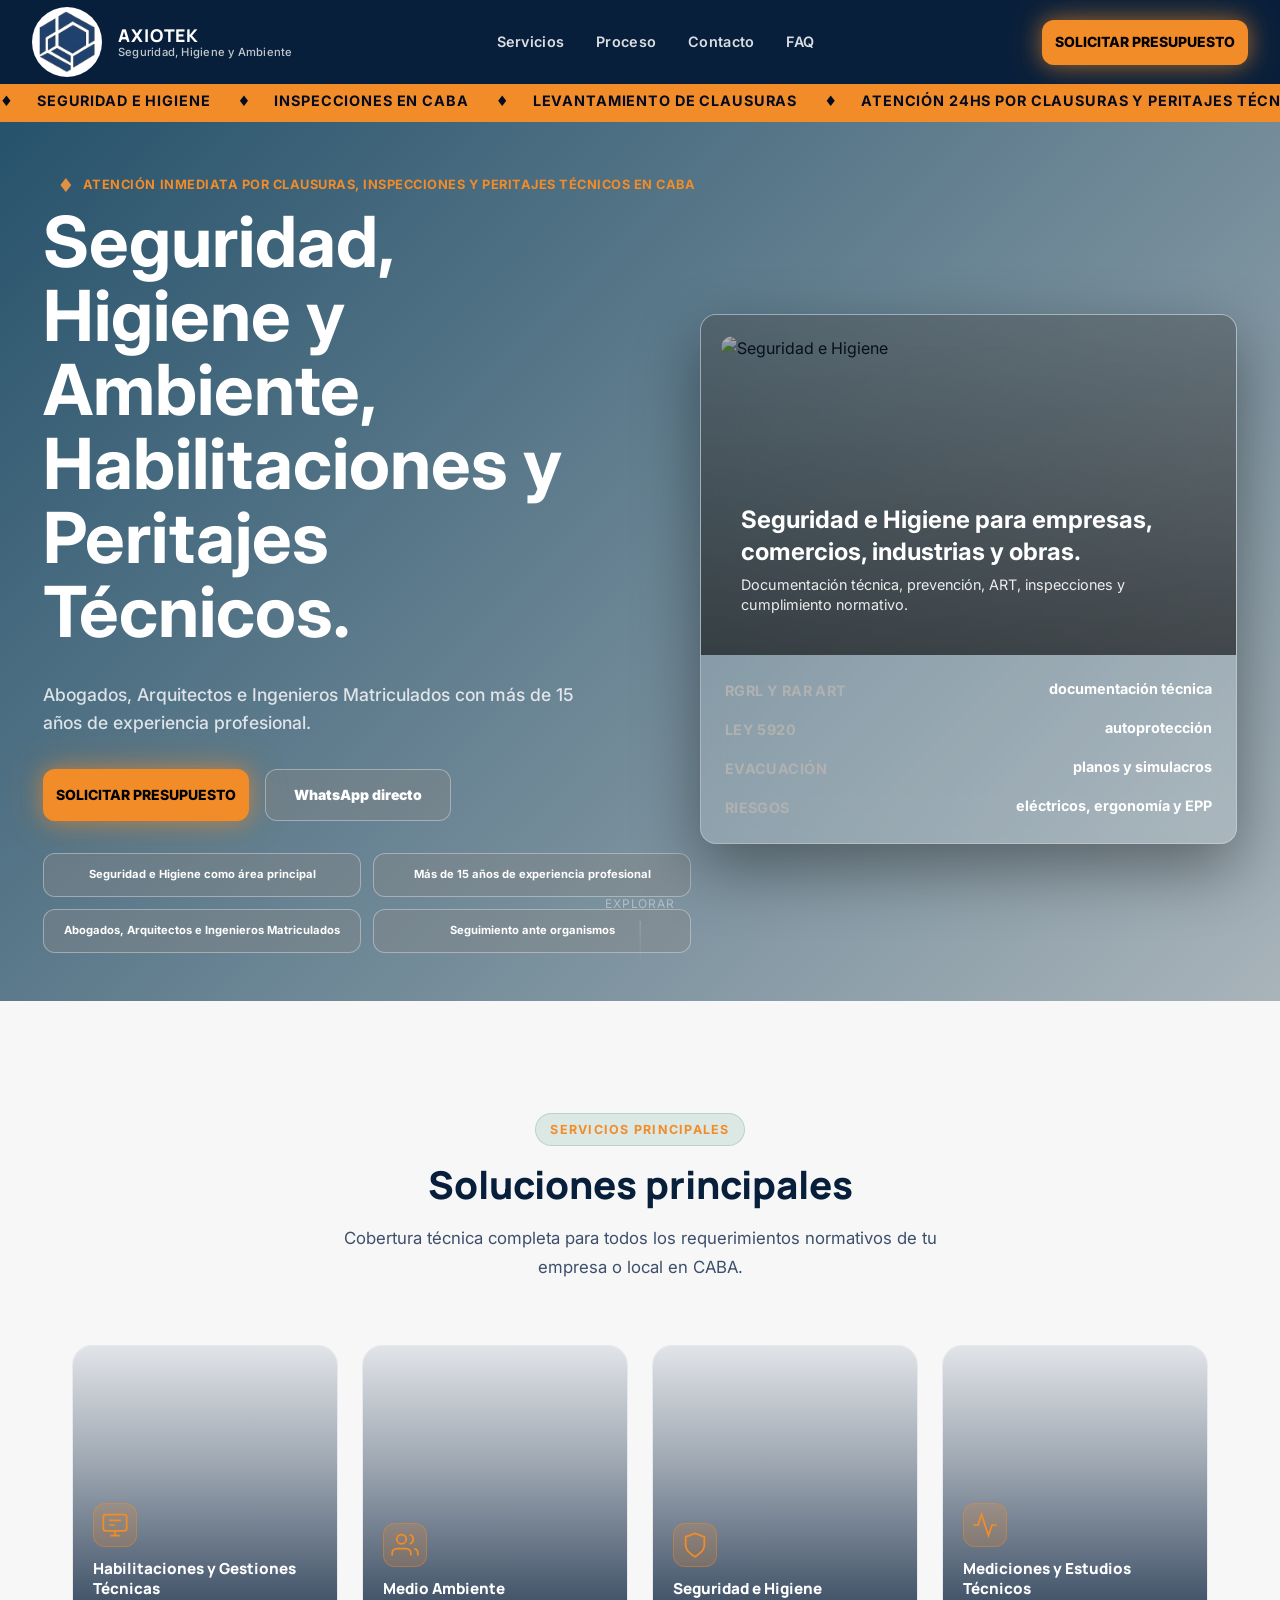
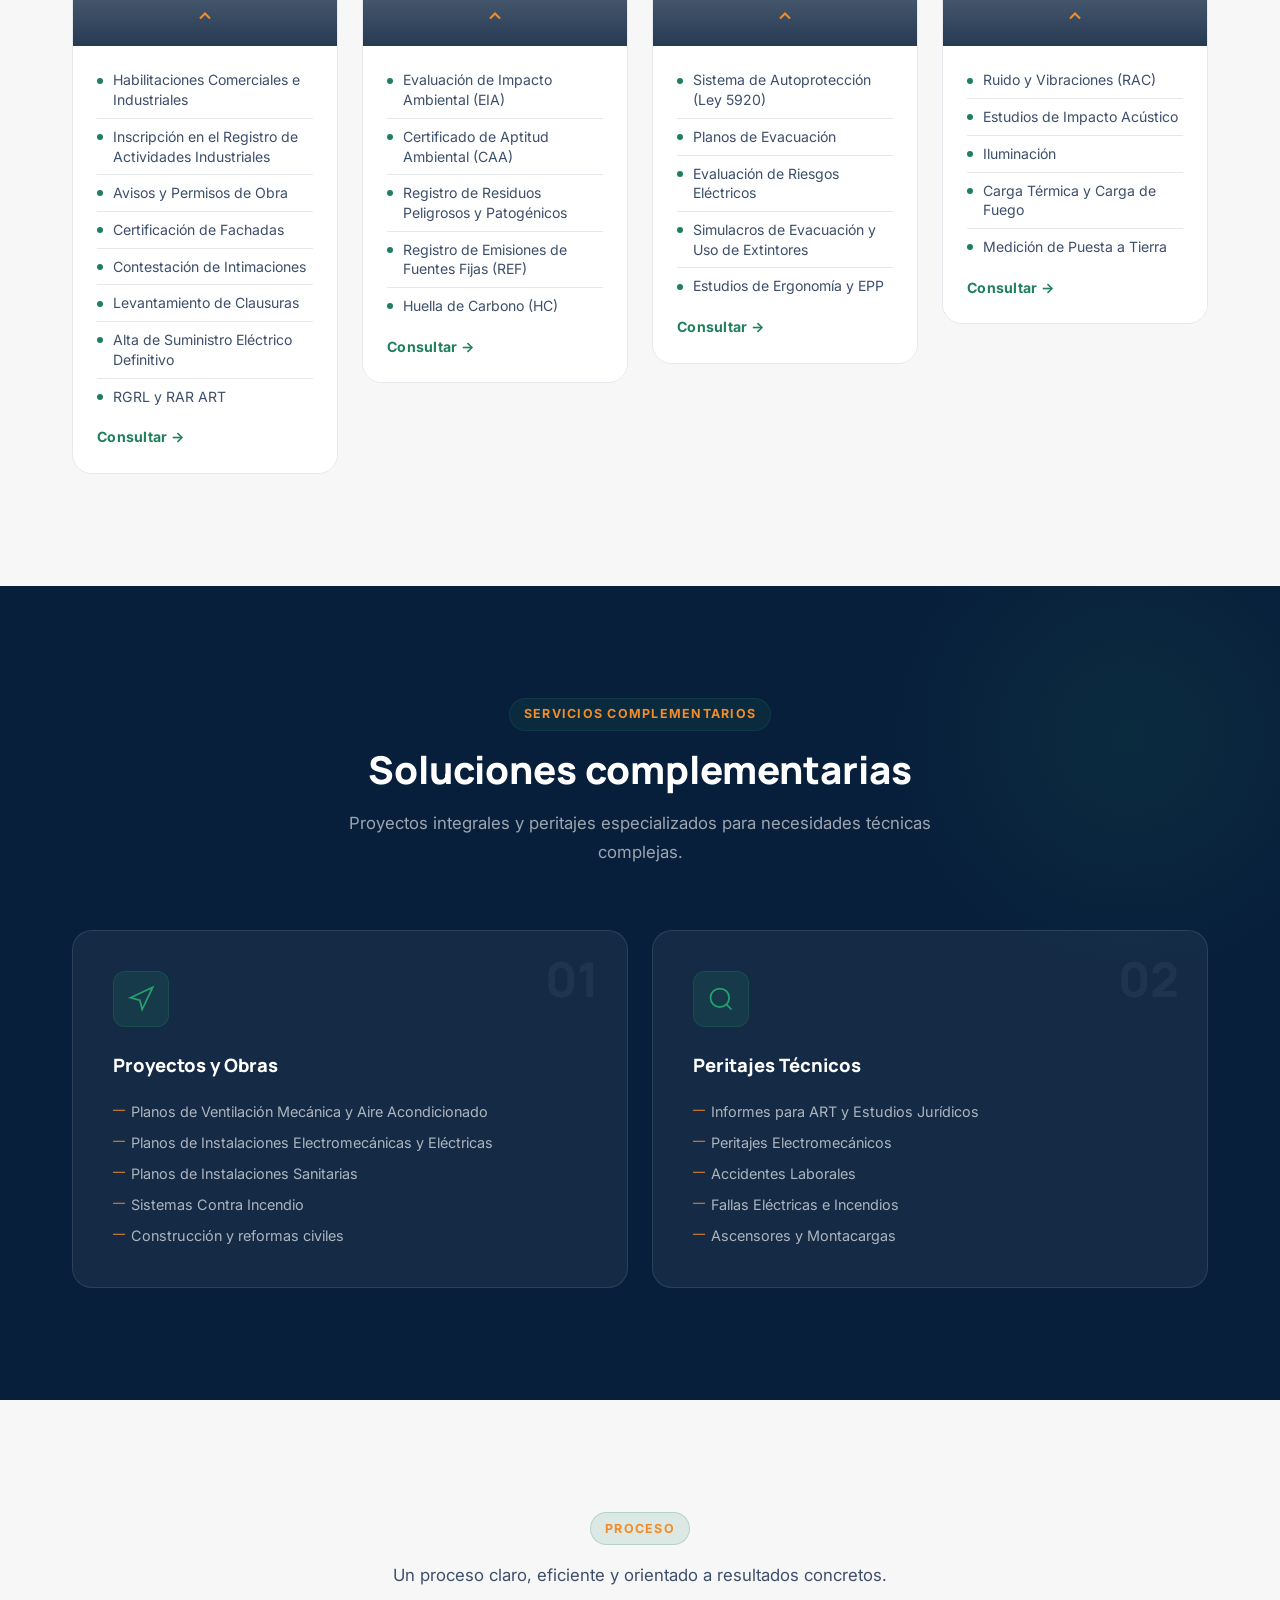
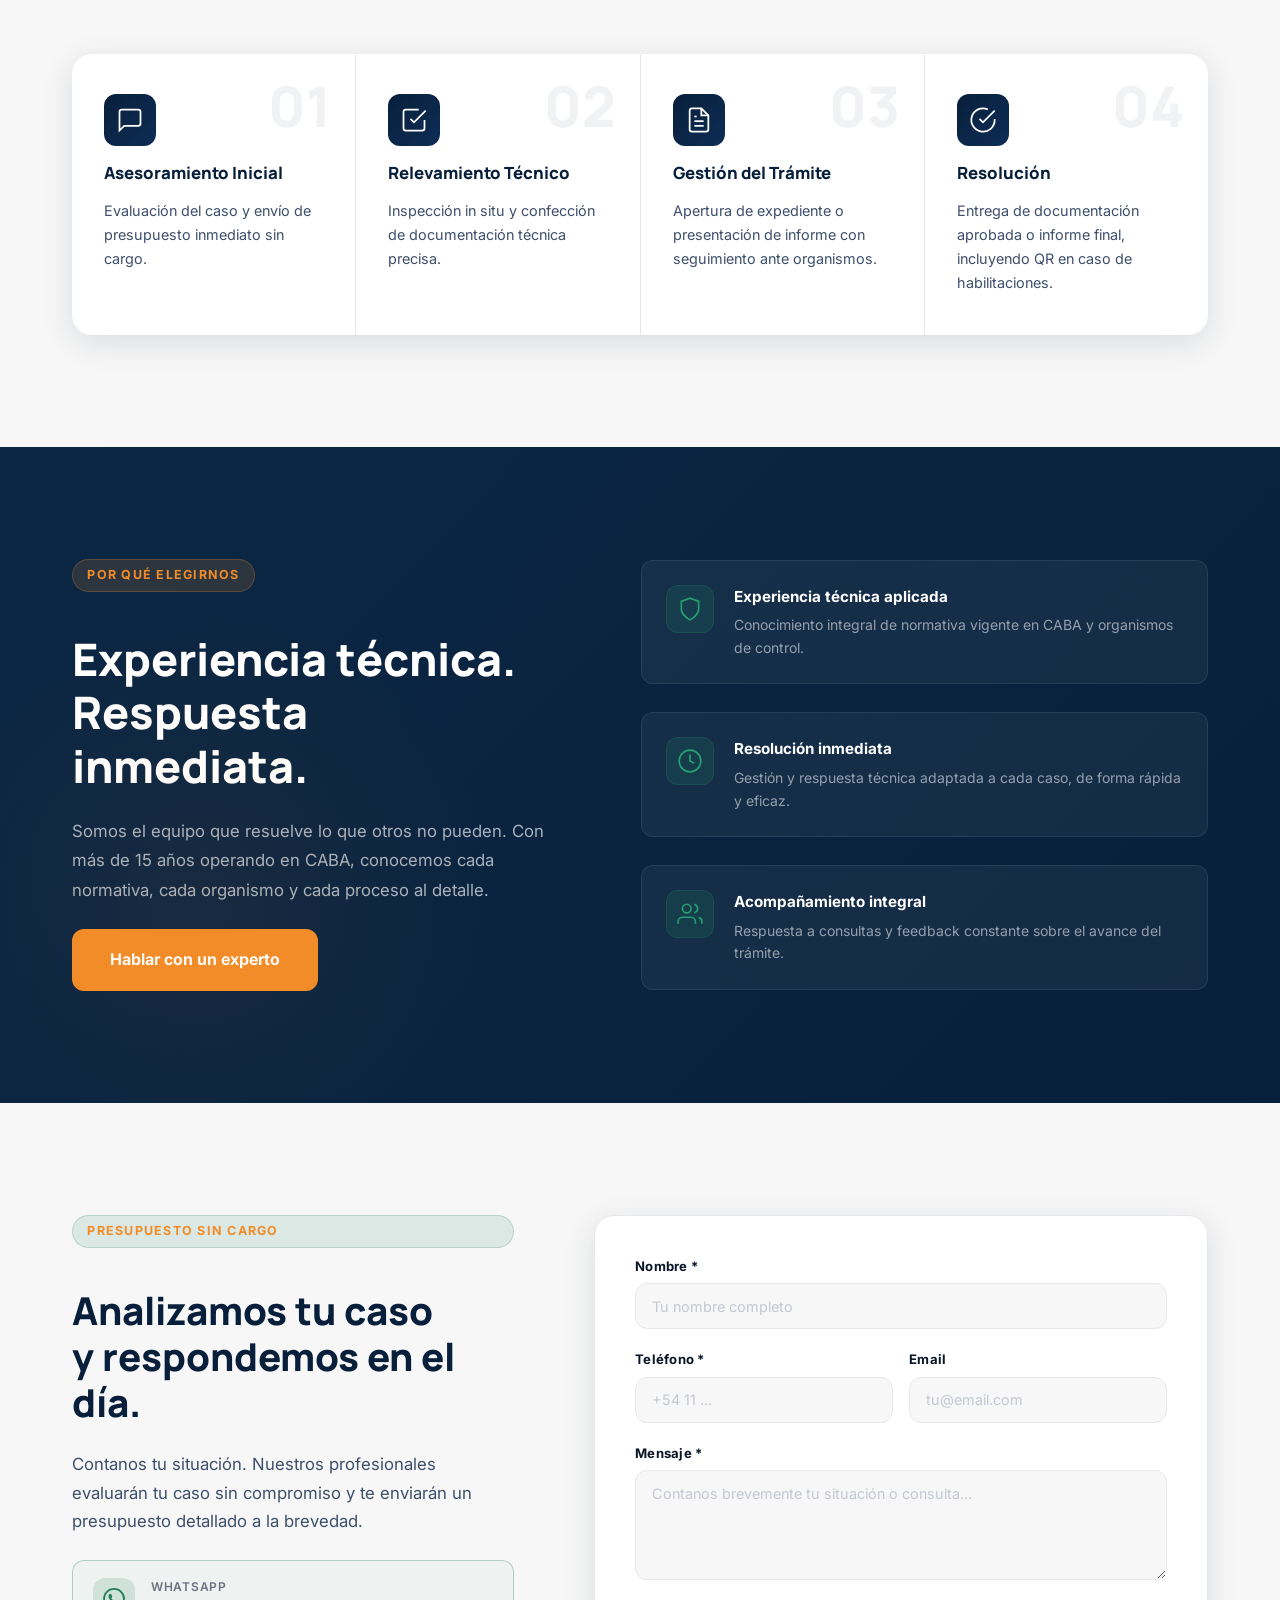
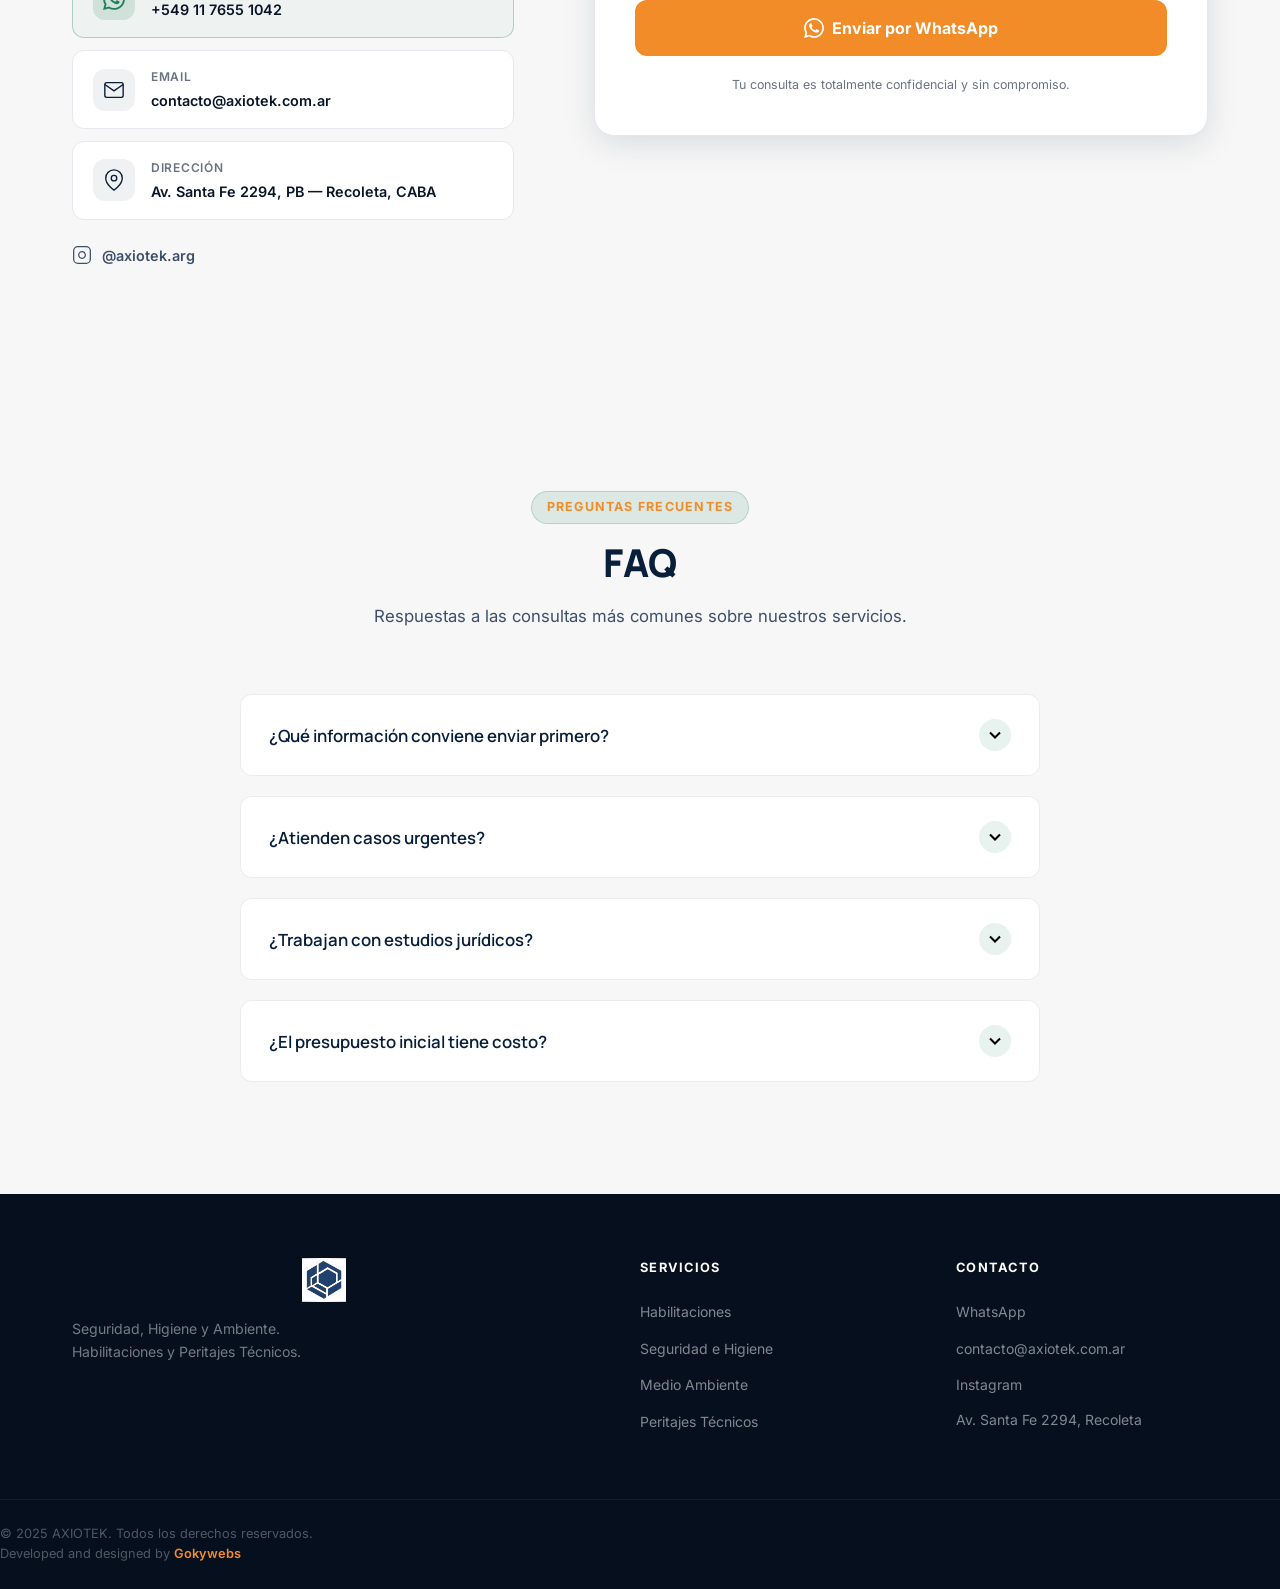
==== commit 5df890dc: "cambios hero" ====
--- a/index.html
+++ b/index.html
@@ -12,7 +12,7 @@
   <title>AXIOTEK | Seguridad, Higiene y Habilitaciones — CABA</title>
   <link rel="preconnect" href="https://fonts.googleapis.com">
   <link rel="preconnect" href="https://fonts.gstatic.com" crossorigin>
-  <link href="https://fonts.googleapis.com/css2?family=Manrope:wght@400;500;600;700;800&family=Plus+Jakarta+Sans:wght@400;500;600;700;800&display=swap" rel="stylesheet">
+  <link href="https://fonts.googleapis.com/css2?family=Inter:wght@400;500;600;700;800&family=Manrope:wght@400;500;600;700;800&display=swap" rel="stylesheet">
   <link rel="stylesheet" href="styles.css">
   <script type="application/ld+json">
   {
@@ -39,16 +39,21 @@
   <header class="nav" id="nav">
     <div class="nav__container">
       <a href="/" class="nav__logo" aria-label="AXIOTEK inicio">
-        <img src="images/logo.jpeg" alt="AXIOTEK" class="nav__logo-img" height="40">
+        <img src="images/logo2.jpeg" alt="AXIOTEK" class="nav__logo-img" height="40">
+        <div class="nav__logo-text-wrapper">
+          <span class="nav__logo-brand">AXIOTEK</span>
+          <span class="nav__logo-tagline">Seguridad, Higiene y Ambiente</span>
+        </div>
       </a>
       <nav aria-label="Principal">
         <ul class="nav__links" id="nav-menu" role="list">
           <li><a href="#soluciones" class="nav__link">Servicios</a></li>
-          <li><a href="#proceso" class="nav__link">Cómo trabajamos</a></li>
+          <li><a href="#proceso" class="nav__link">Proceso</a></li>
           <li><a href="#contacto" class="nav__link">Contacto</a></li>
+                    <li><a href="#faq" class="nav__link">FAQ</a></li>
         </ul>
       </nav>
-      <a href="#contacto" class="btn btn--cta nav__cta">Presupuesto gratis</a>
+      <a href="#contacto" class="btn btn-primary nav__cta">Solicitar presupuesto</a>
       <button class="nav__toggle" aria-label="Abrir menú" aria-expanded="false" aria-controls="nav-menu" id="nav-toggle">
         <span></span><span></span><span></span>
       </button>
@@ -58,45 +63,64 @@
   <main id="main">
 
     <section class="hero" id="inicio">
+      <div class="ticker">
+        <div class="ticker__track">
+          <span>♦&nbsp;&nbsp;&nbsp;&nbsp;&nbsp;&nbsp;SEGURIDAD E HIGIENE &nbsp;&nbsp;&nbsp;&nbsp;&nbsp;&nbsp;♦&nbsp;&nbsp;&nbsp;&nbsp;&nbsp;&nbsp;INSPECCIONES EN CABA &nbsp;&nbsp;&nbsp;&nbsp;&nbsp;&nbsp;♦&nbsp;&nbsp;&nbsp;&nbsp;&nbsp;&nbsp;LEVANTAMIENTO DE CLAUSURAS &nbsp;&nbsp;&nbsp;&nbsp;&nbsp;&nbsp;♦&nbsp;&nbsp;&nbsp;&nbsp;&nbsp;&nbsp;ATENCIÓN 24HS POR CLAUSURAS Y PERITAJES TÉCNICOS &nbsp;&nbsp;&nbsp;&nbsp;&nbsp;&nbsp;</span>
+          <span>♦&nbsp;&nbsp;&nbsp;&nbsp;&nbsp;&nbsp;SEGURIDAD E HIGIENE &nbsp;&nbsp;&nbsp;&nbsp;&nbsp;&nbsp;♦&nbsp;&nbsp;&nbsp;&nbsp;&nbsp;&nbsp;INSPECCIONES EN CABA &nbsp;&nbsp;&nbsp;&nbsp;&nbsp;&nbsp;♦&nbsp;&nbsp;&nbsp;&nbsp;&nbsp;&nbsp;LEVANTAMIENTO DE CLAUSURAS &nbsp;&nbsp;&nbsp;&nbsp;&nbsp;&nbsp;♦&nbsp;&nbsp;&nbsp;&nbsp;&nbsp;&nbsp;ATENCIÓN 24HS POR CLAUSURAS Y PERITAJES TÉCNICOS &nbsp;&nbsp;&nbsp;&nbsp;&nbsp;&nbsp;</span>
+        </div>
+      </div>
       <div class="hero__bg" aria-hidden="true">
         <div class="hero__overlay"></div>
         <div class="hero__grid-lines"></div>
       </div>
       <div class="hero__container">
-        <div class="hero__alert" data-animate>
-          <span class="hero__alert-dot" aria-hidden="true"></span>
-          <span>⚠ Atención inmediata por clausuras, inspecciones y peritajes en CABA</span>
+        <div class="alert-tag" data-animate>
+          <span class="alert-tag__dot">♦</span>
+          ATENCIÓN INMEDIATA POR CLAUSURAS, INSPECCIONES Y PERITAJES TÉCNICOS EN CABA
         </div>
         <div class="hero__content" data-animate>
-          <p class="hero__eyebrow">Abogados, Arquitectos e Ingenieros Matriculados</p>
           <h1 class="hero__title">
-            <span class="hero__title-line">Seguridad.</span>
-            <span class="hero__title-line hero__title-line--accent">Habilitaciones.</span>
-            <span class="hero__title-line">Soluciones.</span>
+            <span class="hero__title-line">Seguridad, Higiene y Ambiente, Habilitaciones y Peritajes Técnicos.</span>
           </h1>
-          <p class="hero__subtitle">Más de 15 años de experiencia en Seguridad, Higiene y Ambiente, Habilitaciones y Peritajes Técnicos. Resolvemos tu caso con rapidez y precisión.</p>
+          <p class="hero__subtitle">Abogados, Arquitectos e Ingenieros Matriculados con más de 15 años de experiencia profesional.</p>
           <div class="hero__actions">
-            <a href="#contacto" class="btn btn--cta btn--lg">Solicitar presupuesto</a>
-            <a href="#soluciones" class="btn btn--outline btn--lg">Ver servicios</a>
-          </div>
-          <div class="hero__trust" aria-hidden="true">
-            <div class="trust-item">
-              <svg width="18" height="18" viewBox="0 0 24 24" fill="none" stroke="currentColor" stroke-width="2"><polyline points="20 6 9 17 4 12"/></svg>
-              <span>+15 años de experiencia</span>
-            </div>
-            <div class="trust-item">
-              <svg width="18" height="18" viewBox="0 0 24 24" fill="none" stroke="currentColor" stroke-width="2"><polyline points="20 6 9 17 4 12"/></svg>
-              <span>Respuesta en el día</span>
-            </div>
-            <div class="trust-item">
-              <svg width="18" height="18" viewBox="0 0 24 24" fill="none" stroke="currentColor" stroke-width="2"><polyline points="20 6 9 17 4 12"/></svg>
-              <span>Presupuesto sin cargo</span>
-            </div>
+            <a href="#contacto" class="btn-primary">SOLICITAR PRESUPUESTO</a>
+            <a href="https://wa.me/5491176551042" target="_blank" rel="noopener noreferrer" class="btn-ghost">WhatsApp directo</a>
+          </div>
+          <div class="hero__trust">
+            <div class="trust-item">Seguridad e Higiene como área principal</div>
+            <div class="trust-item">Más de 15 años de experiencia profesional</div>
+            <div class="trust-item">Abogados, Arquitectos e Ingenieros Matriculados</div>
+            <div class="trust-item">Seguimiento ante organismos</div>
           </div>
         </div>
         <div class="hero__visual" data-animate aria-hidden="true">
-          <div class="hero__logo-visual">
-            <img src="images/logo2.jpeg" alt="AXIOTEK" class="hero__logo-visual-img">
+          <div class="hero__info-card">
+            <div class="hero__info-card-image">
+              <img src="https://images.unsplash.com/photo-1581092335397-9583eb92d232?auto=format&fit=crop&w=1200&q=82" alt="Seguridad e Higiene" class="hero__info-card-img">
+              <div class="hero__info-card-overlay">
+                <h3 class="hero__info-card-title">Seguridad e Higiene para empresas, comercios, industrias y obras.</h3>
+                <p class="hero__info-card-subtitle">Documentación técnica, prevención, ART, inspecciones y cumplimiento normativo.</p>
+              </div>
+            </div>
+            <div class="hero__info-grid">
+              <div class="hero__info-item">
+                <span class="hero__info-label">RGRL y RAR ART</span>
+                <span class="hero__info-value">documentación técnica</span>
+              </div>
+              <div class="hero__info-item">
+                <span class="hero__info-label">Ley 5920</span>
+                <span class="hero__info-value">autoprotección</span>
+              </div>
+              <div class="hero__info-item">
+                <span class="hero__info-label">Evacuación</span>
+                <span class="hero__info-value">planos y simulacros</span>
+              </div>
+              <div class="hero__info-item">
+                <span class="hero__info-label">Riesgos</span>
+                <span class="hero__info-value">eléctricos, ergonomía y EPP</span>
+              </div>
+            </div>
           </div>
         </div>
       </div>
@@ -115,8 +139,8 @@
         </div>
         <div class="services-grid" data-animate>
 
-          <div class="service-card">
-            <div class="service-card__header">
+          <div class="service-card is-open">
+            <div class="service-card__header" aria-expanded="true">
               <div class="service-card__bg" style="background-image: url('https://images.unsplash.com/photo-1486406146926-c627a92ad1ab?w=600&q=80')"></div>
               <div class="service-card__overlay"></div>
               <div class="service-card__icon" aria-hidden="true">
@@ -143,9 +167,34 @@
               </div>
             </div>
           </div>
-
-          <div class="service-card">
-            <div class="service-card__header">
+                    <div class="service-card is-open">
+            <div class="service-card__header" aria-expanded="true">
+              <div class="service-card__bg" style="background-image: url('https://images.unsplash.com/photo-1441974231531-c6227db76b6e?w=600&q=80')"></div>
+              <div class="service-card__overlay"></div>
+              <div class="service-card__icon" aria-hidden="true">
+                <svg width="28" height="28" viewBox="0 0 24 24" fill="none" stroke="currentColor" stroke-width="1.5"><path d="M17 21v-2a4 4 0 00-4-4H5a4 4 0 00-4 4v2"/><circle cx="9" cy="7" r="4"/><path d="M23 21v-2a4 4 0 00-3-3.87"/><path d="M16 3.13a4 4 0 010 7.75"/></svg>
+              </div>
+              <h3>Medio Ambiente</h3>
+              <span class="service-card__chevron" aria-hidden="true">
+                <svg width="20" height="20" viewBox="0 0 24 24" fill="none" stroke="currentColor" stroke-width="2.5"><polyline points="6 9 12 15 18 9"/></svg>
+              </span>
+            </div>
+            <div class="service-card__body">
+              <div class="service-card__body-inner">
+                <ul class="service-list" role="list">
+                  <li>Evaluación de Impacto Ambiental (EIA)</li>
+                  <li>Certificado de Aptitud Ambiental (CAA)</li>
+                  <li>Registro de Residuos Peligrosos y Patogénicos</li>
+                  <li>Registro de Emisiones de Fuentes Fijas (REF)</li>
+                  <li>Huella de Carbono (HC)</li>
+                </ul>
+                <a href="#contacto" class="service-card__cta">Consultar →</a>
+              </div>
+            </div>
+          </div>
+
+          <div class="service-card is-open">
+            <div class="service-card__header" aria-expanded="true">
               <div class="service-card__bg" style="background-image: url('https://images.unsplash.com/photo-1504307651254-35680f356dfd?w=600&q=80')"></div>
               <div class="service-card__overlay"></div>
               <div class="service-card__icon" aria-hidden="true">
@@ -170,34 +219,8 @@
             </div>
           </div>
 
-          <div class="service-card">
-            <div class="service-card__header">
-              <div class="service-card__bg" style="background-image: url('https://images.unsplash.com/photo-1441974231531-c6227db76b6e?w=600&q=80')"></div>
-              <div class="service-card__overlay"></div>
-              <div class="service-card__icon" aria-hidden="true">
-                <svg width="28" height="28" viewBox="0 0 24 24" fill="none" stroke="currentColor" stroke-width="1.5"><path d="M17 21v-2a4 4 0 00-4-4H5a4 4 0 00-4 4v2"/><circle cx="9" cy="7" r="4"/><path d="M23 21v-2a4 4 0 00-3-3.87"/><path d="M16 3.13a4 4 0 010 7.75"/></svg>
-              </div>
-              <h3>Medio Ambiente</h3>
-              <span class="service-card__chevron" aria-hidden="true">
-                <svg width="20" height="20" viewBox="0 0 24 24" fill="none" stroke="currentColor" stroke-width="2.5"><polyline points="6 9 12 15 18 9"/></svg>
-              </span>
-            </div>
-            <div class="service-card__body">
-              <div class="service-card__body-inner">
-                <ul class="service-list" role="list">
-                  <li>Evaluación de Impacto Ambiental (EIA)</li>
-                  <li>Certificado de Aptitud Ambiental (CAA)</li>
-                  <li>Registro de Residuos Peligrosos y Patogénicos</li>
-                  <li>Registro de Emisiones de Fuentes Fijas (REF)</li>
-                  <li>Huella de Carbono (HC)</li>
-                </ul>
-                <a href="#contacto" class="service-card__cta">Consultar →</a>
-              </div>
-            </div>
-          </div>
-
-          <div class="service-card">
-            <div class="service-card__header">
+          <div class="service-card is-open">
+            <div class="service-card__header" aria-expanded="true">
               <div class="service-card__bg" style="background-image: url('https://images.unsplash.com/photo-1581093806997-124204d9fa9d?w=600&q=80')"></div>
               <div class="service-card__overlay"></div>
               <div class="service-card__icon" aria-hidden="true">
@@ -272,8 +295,7 @@
     <section class="proceso" id="proceso">
       <div class="container">
         <div class="section-header" data-animate>
-          <span class="eyebrow-tag">Metodología</span>
-          <h2>¿Cómo trabajamos?</h2>
+          <span class="eyebrow-tag">Proceso</span>
           <p>Un proceso claro, eficiente y orientado a resultados concretos.</p>
         </div>
         <div class="proceso__steps" data-animate>
@@ -433,13 +455,82 @@
       </div>
     </section>
 
+    <section class="faq" id="faq">
+      <div class="container">
+        <div class="section-header" data-animate>
+          <span class="eyebrow-tag">Preguntas frecuentes</span>
+          <h2>FAQ</h2>
+          <p>Respuestas a las consultas más comunes sobre nuestros servicios.</p>
+        </div>
+        <div class="faq__grid" data-animate>
+          
+          <div class="faq-item">
+            <button class="faq-item__question" aria-expanded="false">
+              <h3>¿Qué información conviene enviar primero?</h3>
+              <span class="faq-item__icon" aria-hidden="true">
+                <svg width="20" height="20" viewBox="0 0 24 24" fill="none" stroke="currentColor" stroke-width="2.5"><polyline points="6 9 12 15 18 9"/></svg>
+              </span>
+            </button>
+            <div class="faq-item__answer">
+              <div class="faq-item__answer-inner">
+                <p>Tipo de actividad, dirección, organismo que intervino, si hay intimación o clausura, y fotos o documentación disponible.</p>
+              </div>
+            </div>
+          </div>
+
+          <div class="faq-item">
+            <button class="faq-item__question" aria-expanded="false">
+              <h3>¿Atienden casos urgentes?</h3>
+              <span class="faq-item__icon" aria-hidden="true">
+                <svg width="20" height="20" viewBox="0 0 24 24" fill="none" stroke="currentColor" stroke-width="2.5"><polyline points="6 9 12 15 18 9"/></svg>
+              </span>
+            </button>
+            <div class="faq-item__answer">
+              <div class="faq-item__answer-inner">
+                <p>Sí. La página prioriza WhatsApp para consultas por clausuras, inspecciones e intimaciones que requieren respuesta rápida.</p>
+              </div>
+            </div>
+          </div>
+
+          <div class="faq-item">
+            <button class="faq-item__question" aria-expanded="false">
+              <h3>¿Trabajan con estudios jurídicos?</h3>
+              <span class="faq-item__icon" aria-hidden="true">
+                <svg width="20" height="20" viewBox="0 0 24 24" fill="none" stroke="currentColor" stroke-width="2.5"><polyline points="6 9 12 15 18 9"/></svg>
+              </span>
+            </button>
+            <div class="faq-item__answer">
+              <div class="faq-item__answer-inner">
+                <p>Sí. El servicio incluye informes y peritajes técnicos para ART, estudios jurídicos y casos que requieren respaldo profesional.</p>
+              </div>
+            </div>
+          </div>
+
+          <div class="faq-item">
+            <button class="faq-item__question" aria-expanded="false">
+              <h3>¿El presupuesto inicial tiene costo?</h3>
+              <span class="faq-item__icon" aria-hidden="true">
+                <svg width="20" height="20" viewBox="0 0 24 24" fill="none" stroke="currentColor" stroke-width="2.5"><polyline points="6 9 12 15 18 9"/></svg>
+              </span>
+            </button>
+            <div class="faq-item__answer">
+              <div class="faq-item__answer-inner">
+                <p>La propuesta comunica presupuesto sin cargo para evaluar el caso y definir los pasos necesarios.</p>
+              </div>
+            </div>
+          </div>
+
+        </div>
+      </div>
+    </section>
+
   </main>
 
   <footer class="footer">
     <div class="footer__top">
       <div class="container footer__grid">
         <div class="footer__brand">
-          <img src="images/logo.png" alt="AXIOTEK" class="footer__logo" height="44" onerror="this.style.display='none'; this.nextElementSibling.style.display='block'">
+          <img src="images/logo2.jpeg" alt="AXIOTEK" class="footer__logo" height="44" onerror="this.style.display='none'; this.nextElementSibling.style.display='block'">
           <span class="footer__logo-text" style="display:none">AXIOTEK</span>
           <p class="footer__tagline">Seguridad, Higiene y Ambiente.<br>Habilitaciones y Peritajes Técnicos.</p>
         </div>
--- a/styles.css
+++ b/styles.css
@@ -2,6 +2,17 @@
    AXIOTEK — Seguridad, Higiene y Habilitaciones
    Paleta: Navy #081F3B | Teal #1F7F5B | Orange #F28C28
    ============================================ */
+
+/* FONTS */
+
+@font-face {
+    font-family: 'Manrope';
+    font-style: normal;
+    font-weight: 700;
+    font-display: swap;
+    src: url(https://fonts.gstatic.com/s/manrope/v20/xn7gYHE41ni1AdIRggqxSuXd.woff2) format('woff2');
+    unicode-range: U+0460-052F, U+1C80-1C8A, U+20B4, U+2DE0-2DFF, U+A640-A69F, U+FE2E-FE2F;
+}
 
 /* RESET & TOKENS */
 
@@ -27,8 +38,8 @@
     --text-dark: #0A1628;
     --text-mid: #3D4F6B;
     --text-light: #6B7280;
-    --font-main: 'Plus Jakarta Sans', sans-serif;
-    --font-display: 'Manrope', sans-serif;
+    --f: Inter, system-ui, sans-serif;
+    --h: Manrope, Inter, system-ui, sans-serif;
     --radius: 12px;
     --radius-lg: 20px;
     --shadow-sm: 0 2px 8px rgba(8, 31, 59, 0.08);
@@ -43,7 +54,7 @@
 }
 
 body {
-    font-family: var(--font-main);
+    font-family: var(--f);
     color: var(--text-dark);
     background: var(--white-soft);
     line-height: 1.6;
@@ -100,7 +111,7 @@
     gap: 0.5rem;
     padding: 0.75rem 1.75rem;
     border-radius: var(--radius);
-    font-family: var(--font-main);
+    font-family: var(--f);
     font-weight: 700;
     font-size: 0.95rem;
     cursor: pointer;
@@ -149,7 +160,7 @@
 .eyebrow-tag {
     display: inline-block;
     background: rgba(31, 127, 91, 0.12);
-    color: var(--teal);
+    color: #f28c28;;
     font-size: 0.78rem;
     font-weight: 700;
     letter-spacing: 0.1em;
@@ -175,7 +186,7 @@
 }
 
 .section-header h2 {
-    font-family: var(--font-display);
+    font-family: var(--h);
     font-size: clamp(1.9rem, 3vw, 2.6rem);
     font-weight: 800;
     color: var(--navy);
@@ -218,7 +229,7 @@
     left: 0;
     right: 0;
     z-index: 1000;
-    background: transparent;
+    background: var(--navy);
     transition: background var(--transition), box-shadow var(--transition);
     padding: 0;
 }
@@ -229,11 +240,12 @@
 }
 
 .nav__container {
-    max-width: 1200px;
+    max-width: 1400px;
     margin: 0 auto;
     padding: .45rem 2rem;
     display: flex;
     align-items: center;
+    justify-content: space-between;
     gap: 2rem;
 }
 
@@ -241,21 +253,46 @@
     flex-shrink: 0;
     display: flex;
     align-items: center;
+    gap: 1rem;
 }
 
 .nav__logo-img {
     height: 70px;
     width: auto;
     object-fit: contain;
-    border-radius: 12px;
+    border-radius: 50%;
 }
 
 .nav__logo-text {
-    font-family: var(--font-display);
+    font-family: var(--h);
     font-size: 1.4rem;
     font-weight: 800;
     color: var(--white);
     letter-spacing: 0.05em;
+}
+
+.nav__logo-text-wrapper {
+    display: flex;
+    flex-direction: column;
+    gap: 0.15rem;
+}
+
+.nav__logo-brand {
+    font-family: var(--h);
+    font-size: 1.1rem;
+    font-weight: 800;
+    color: var(--white);
+    letter-spacing: 0.05em;
+    line-height: 1;
+}
+
+.nav__logo-tagline {
+    font-family: var(--f);
+    font-size: 0.7rem;
+    font-weight: 500;
+    color: rgba(255, 255, 255, 0.75);
+    letter-spacing: 0.02em;
+    line-height: 1;
 }
 
 .nav__links {
@@ -323,6 +360,34 @@
 
 /* HERO */
 
+.ticker {
+    background: #f28c28;;
+    overflow: hidden;
+    padding: 0.5rem 0;
+    white-space: nowrap;
+    position: relative;
+    z-index: 10;
+}
+
+.ticker__track {
+    display: inline-flex;
+    animation: ticker 25s linear infinite;
+    
+}
+
+.ticker__track span {
+    font-size: 0.9rem;
+    font-weight: 700;
+    color: #050b20;
+    text-transform: uppercase;
+    letter-spacing: 0.06em;
+}
+
+@keyframes ticker {
+    from { transform: translateX(0); }
+    to { transform: translateX(-50%); }
+}
+
 .hero {
     min-height: 100vh;
     position: relative;
@@ -336,7 +401,7 @@
 .hero__bg {
     position: absolute;
     inset: 0;
-    background-image: url('images/hero.png');
+    background-image: url('images/hero.jpg');
     background-size: cover;
     background-position: center;
     background-repeat: no-repeat;
@@ -345,18 +410,7 @@
 .hero__overlay {
     position: absolute;
     inset: 0;
-    background: linear-gradient(135deg, rgba(8, 31, 59, 0.4) 0%, rgba(8, 31, 59, 0.2) 100%),
-                radial-gradient(ellipse at 70% 50%, rgba(31, 127, 91, 0.15) 0%, transparent 60%),
-                radial-gradient(ellipse at 20% 80%, rgba(242, 140, 40, 0.08) 0%, transparent 50%);
-}
-
-.hero__grid-lines {
-    position: absolute;
-    inset: 0;
-    background-image: linear-gradient(rgba(255,255,255,0.03) 1px, transparent 1px),
-                      linear-gradient(90deg, rgba(255,255,255,0.03) 1px, transparent 1px);
-    background-size: 60px 60px;
-    mask-image: radial-gradient(ellipse at center, black 30%, transparent 80%);
+    background: linear-gradient(135deg, rgba(0, 52, 82, 0.874) 0%, rgba(10, 43, 62, 0.328) 100%);
 }
 
 .hero__container {
@@ -364,109 +418,129 @@
     z-index: 1;
     max-width: 1200px;
     margin: 0 auto;
-    padding: 5rem 2rem 6rem;
+    padding: 3rem 0.2rem;
     display: grid;
-    grid-template-columns: 1fr auto;
-    gap: 4rem;
+    grid-template-columns: 1fr 45%;
+    gap: 0.3rem;
     align-items: center;
     width: 100%;
 }
 
-.hero__alert {
-    display: flex;
-    align-items: center;
-    gap: 0.6rem;
-    background: rgba(242, 140, 40, 0.15);
-    border: 1px solid rgba(242, 140, 40, 0.4);
-    border-radius: 100px;
-    padding: 0.5rem 1.1rem;
-    color: #FFB45A;
-    font-size: 0.82rem;
-    font-weight: 600;
+.alert-tag {
+    display: inline-flex;
+    align-items: center;
+    gap: 0.5rem;
+    padding: 0rem 0.875rem;
+    font-size: 0.8rem;
+    font-weight: 700;
+    color: #f28c28;;
+    text-transform: uppercase;
+    letter-spacing: 0.04em;
     width: fit-content;
+    margin-bottom: 0rem;
+    grid-column: 1 / -1;
+}
+
+.alert-tag__dot {
+    color: #E29042;
+    font-size: 1.2rem;
+}
+
+.hero__content {
+    display: flex;
+    flex-direction: column;
+    align-items: flex-start;
+}
+
+.hero__title {
+    font-family: var(--h);
+    font-size: 4.4rem;
+    font-weight: 700;
+    line-height: 1.05;
+    color: var(--white);
     margin-bottom: 2rem;
-    grid-column: 1 / -1;
-}
-
-.hero__alert-dot {
-    width: 8px;
-    height: 8px;
-    background: var(--orange);
-    border-radius: 50%;
-    flex-shrink: 0;
-    animation: pulse-dot 2s infinite;
-}
-
-@keyframes pulse-dot {
-    0%, 100% { opacity: 1; transform: scale(1); }
-    50% { opacity: 0.5; transform: scale(0.7); }
-}
-
-.hero__content {
-    display: flex;
-    flex-direction: column;
-    align-items: flex-start;
-}
-
-.hero__eyebrow {
-    font-size: 0.85rem;
-    font-weight: 600;
-    color: var(--teal-light);
-    letter-spacing: 0.08em;
-    text-transform: uppercase;
-    margin-bottom: 1.25rem;
-}
-
-.hero__title {
-    font-family: var(--font-display);
-    font-size: clamp(3rem, 6vw, 5.5rem);
-    font-weight: 800;
-    line-height: 1.05;
-    color: var(--white);
-    margin-bottom: 1.75rem;
+    max-width: 540px;
 }
 
 .hero__title-line {
     display: block;
 }
 
-.hero__title-line--accent {
-    color: var(--orange);
-}
-
 .hero__subtitle {
     font-size: 1.1rem;
-    color: rgba(255, 255, 255, 0.72);
+    font-weight: 500;
+    color: rgba(255, 255, 255, 0.8);
+    margin-bottom: 2rem;
     max-width: 540px;
-    line-height: 1.75;
-    margin-bottom: 2.5rem;
+    line-height: 1.6;
 }
 
 .hero__actions {
     display: flex;
     gap: 1rem;
     flex-wrap: wrap;
-    margin-bottom: 3rem;
+    margin-bottom: 2rem;
+}
+
+.btn-primary {
+    background: #f28c28;;
+    color: black;
+    font-weight: 800;
+    font-size: 0.875rem;
+    text-transform: uppercase;
+    padding: 0.7rem 0.8rem;
+    border: none;
+    border-radius: 12px;
+    cursor: pointer;
+    transition: all var(--transition);
+    display: flex;
+    align-items: center;
+    justify-content: center;
+    box-shadow: 0 0 20px rgba(242, 140, 40, 0.5), 0 0 40px rgba(242, 140, 40, 0.3);
+}
+
+.btn-primary:hover {
+    background: #C77A35;
+    transform: translateY(-2px);
+    box-shadow: 0 0 30px rgba(242, 140, 40, 0.7), 0 0 60px rgba(242, 140, 40, 0.4), 0 8px 24px rgba(226, 144, 66, 0.35);
+}
+
+.btn-ghost {
+    background:  rgba(132, 132, 132, 0.4);
+    color: #fff;
+    font-weight: 900;
+    font-size: 0.875rem;
+    padding: 0.875rem 1.75rem;
+    border: 1.5px solid rgba(255, 255, 255, 0.35);
+    border-radius: 12px;
+    cursor: pointer;
+    transition: all var(--transition);
+    display: flex;
+    align-items: center;
+    justify-content: center;
+}
+
+.btn-ghost:hover {
+    background: rgba(255, 255, 255, 0.1);
+    border-color: rgba(255, 255, 255, 0.6);
 }
 
 .hero__trust {
-    display: flex;
-    gap: 1.75rem;
-    flex-wrap: wrap;
+    display: grid;
+    grid-template-columns: repeat(2, 1fr);
+    gap: 0.75rem;
+    max-width: 700px;
 }
 
 .trust-item {
-    display: flex;
-    align-items: center;
-    gap: 0.5rem;
-    color: rgba(255, 255, 255, 0.7);
-    font-size: 0.85rem;
-    font-weight: 500;
-}
-
-.trust-item svg {
-    color: var(--teal-light);
-    flex-shrink: 0;
+    background:  rgba(132, 132, 132, 0.4);
+    color: #fff;
+    font-weight: 700;
+    font-size: 0.7rem;
+    padding: 0.75rem 1.25rem;
+    border: 1.5px solid rgba(255, 255, 255, 0.35);
+    border-radius: 12px;
+    text-align: center;
 }
 
 .hero__visual {
@@ -475,78 +549,7 @@
     justify-content: center;
 }
 
-.hero__card-stack {
-    position: relative;
-    width: 240px;
-    height: 320px;
-}
-
-.hero-card {
-    position: absolute;
-    display: flex;
-    flex-direction: column;
-    align-items: center;
-    justify-content: center;
-    gap: 0.75rem;
-    border-radius: var(--radius-lg);
-    padding: 2rem;
-    font-weight: 700;
-    font-size: 0.9rem;
-    transition: all var(--transition);
-}
-
-.hero-card--back {
-    width: 200px;
-    height: 200px;
-    background: rgba(31, 127, 91, 0.2);
-    border: 1px solid rgba(31, 127, 91, 0.3);
-    color: rgba(255,255,255,0.6);
-    top: 0;
-    right: 0;
-    transform: rotate(8deg);
-}
-
-.hero-card--mid {
-    width: 200px;
-    height: 200px;
-    background: rgba(255, 255, 255, 0.07);
-    border: 1px solid rgba(255, 255, 255, 0.12);
-    color: rgba(255,255,255,0.7);
-    top: 40px;
-    left: 20px;
-    transform: rotate(-4deg);
-}
-
-.hero-card--front {
-    width: 220px;
-    height: 220px;
-    background: linear-gradient(135deg, var(--teal) 0%, #175F44 100%);
-    border: 1px solid rgba(255,255,255,0.15);
-    color: var(--white);
-    bottom: 0;
-    right: 10px;
-    box-shadow: 0 20px 50px rgba(31, 127, 91, 0.4);
-}
-
-.hero-card__icon {
-    width: 56px;
-    height: 56px;
-    background: rgba(255, 255, 255, 0.15);
-    border-radius: var(--radius);
-    display: flex;
-    align-items: center;
-    justify-content: center;
-}
-
-.hero-card__badge {
-    background: var(--orange);
-    color: var(--white);
-    font-size: 0.7rem;
-    font-weight: 700;
-    padding: 0.2rem 0.6rem;
-    border-radius: 100px;
-    letter-spacing: 0.04em;
-}
+
 
 .hero__scroll-hint {
     position: absolute;
@@ -576,24 +579,98 @@
 }
 
 .hero__logo-visual {
-    display: flex;
-    align-items: center;
-    justify-content: center;
-    width: 300px;
-    height: 300px;
-    background: rgba(255, 255, 255, 0.08);
-    border: 1px solid rgba(255, 255, 255, 0.15);
-    border-radius: var(--radius-lg);
-    backdrop-filter: blur(12px);
-    box-shadow: 0 24px 64px rgba(8, 31, 59, 0.5);
-    padding: 1rem;
+    display: none;
 }
 
 .hero__logo-visual-img {
-    max-width: 100%;
-    max-height: 100%;
-    object-fit: contain;
-    border-radius: 50%;
+    display: none;
+}
+
+.hero__info-card {
+    width: 100%;
+    background: rgba(255, 255, 255, 0.15);
+    border: 1px solid rgba(255, 255, 255, 0.25);
+    border-radius: 16px;
+    backdrop-filter: blur(20px);
+    box-shadow: 0 24px 64px rgba(0, 0, 0, 0.4);
+    overflow: hidden;
+    display: flex;
+    flex-direction: column;
+}
+
+.hero__info-card-image {
+    position: relative;
+    width: 100%;
+    height: 340px;
+    overflow: hidden;
+    padding: 1.3rem ;
+
+}
+
+.hero__info-card-img {
+    width: 100%;
+    height: 100%;
+    object-fit: cover;
+    border-radius: 12px;
+}
+
+.hero__info-card-overlay {
+    position: absolute;
+    top: 0;
+    left: 0;
+    right: 0;
+    bottom: 0;
+    background: linear-gradient(to bottom, rgba(0, 0, 0, 0.3) 0%, rgba(0, 0, 0, 0.6) 100%);
+    padding: 2.5rem;
+    display: flex;
+    flex-direction: column;
+    justify-content: flex-end;
+    gap: 0.5rem;
+}
+
+.hero__info-card-title {
+    font-family: var(--h);
+    font-size: 1.5rem;
+    font-weight: 700;
+    line-height: 1.3;
+    color: var(--white);
+    margin: 0;
+}
+
+.hero__info-card-subtitle {
+    font-size: 0.9rem;
+    font-weight: 400;
+    line-height: 1.4;
+    color: rgba(255, 255, 255, 0.9);
+    margin: 0;
+}
+
+.hero__info-grid {
+    display: grid;
+    grid-template-columns: 1fr;
+    gap: 1rem;
+    padding: 1.5rem;
+}
+
+.hero__info-item {
+    display: flex;
+    justify-content: space-between;
+    gap: 0.3rem;
+}
+
+.hero__info-label {
+    font-size: 0.9rem;
+    font-weight: 700;
+    color: rgb(177, 177, 177);
+    text-transform: uppercase;
+    letter-spacing: 0.03em;
+}
+
+.hero__info-value {
+    font-size: 0.9rem;
+    font-weight: 700;
+    color: white;
+    line-height: 1.4;
 }
 
 /* SOLUCIONES PRINCIPALES */
@@ -674,7 +751,7 @@
 .service-card__header h3 {
     position: relative;
     z-index: 1;
-    font-family: var(--font-display);
+    font-family: var(--h);
     font-size: 0.95rem;
     font-weight: 800;
     color: var(--white);
@@ -813,7 +890,7 @@
     position: absolute;
     top: 1.5rem;
     right: 1.75rem;
-    font-family: var(--font-display);
+    font-family: var(--h);
     font-size: 3rem;
     font-weight: 800;
     color: rgba(255,255,255,0.05);
@@ -835,7 +912,7 @@
 }
 
 .comp-card h3 {
-    font-family: var(--font-display);
+    font-family: var(--h);
     font-size: 1.15rem;
     font-weight: 800;
     color: var(--white);
@@ -896,7 +973,7 @@
 }
 
 .step__number {
-    font-family: var(--font-display);
+    font-family: var(--h);
     font-size: 3.5rem;
     font-weight: 800;
     color: rgba(8, 31, 59, 0.06);
@@ -923,7 +1000,7 @@
 }
 
 .step h3 {
-    font-family: var(--font-display);
+    font-family: var(--h);
     font-size: 1.05rem;
     font-weight: 800;
     color: var(--navy);
@@ -971,7 +1048,7 @@
 }
 
 .diferencial__text h2 {
-    font-family: var(--font-display);
+    font-family: var(--h);
     font-size: clamp(2rem, 3.5vw, 3rem);
     font-weight: 800;
     color: var(--white);
@@ -1020,7 +1097,7 @@
 }
 
 .pillar h3 {
-    font-family: var(--font-display);
+    font-family: var(--h);
     font-size: 0.95rem;
     font-weight: 700;
     color: var(--white);
@@ -1054,7 +1131,7 @@
 }
 
 .contacto__info h2 {
-    font-family: var(--font-display);
+    font-family: var(--h);
     font-size: clamp(1.8rem, 3vw, 2.6rem);
     font-weight: 800;
     color: var(--navy);
@@ -1184,7 +1261,7 @@
     padding: 0.85rem 1rem;
     border: 1.5px solid var(--gray-cold);
     border-radius: var(--radius);
-    font-family: var(--font-main);
+    font-family: var(--f);
     font-size: 0.9rem;
     color: var(--text-dark);
     background: var(--white-soft);
@@ -1214,6 +1291,107 @@
     line-height: 1.5;
 }
 
+/* FAQ */
+
+.faq {
+    padding: 7rem 0;
+    background: var(--white-soft);
+}
+
+.faq__grid {
+    display: flex;
+    flex-direction: column;
+    gap: 1.25rem;
+    max-width: 800px;
+    margin: 0 auto;
+}
+
+.faq-item {
+    background: var(--white);
+    border: 1px solid rgba(8, 31, 59, 0.08);
+    border-radius: var(--radius);
+    overflow: hidden;
+    transition: all var(--transition);
+}
+
+.faq-item:hover {
+    border-color: rgba(8, 31, 59, 0.15);
+    box-shadow: 0 4px 16px rgba(8, 31, 59, 0.06);
+}
+
+.faq-item__question {
+    width: 100%;
+    display: flex;
+    align-items: center;
+    justify-content: space-between;
+    gap: 1.5rem;
+    padding: 1.5rem 1.75rem;
+    background: none;
+    border: none;
+    cursor: pointer;
+    text-align: left;
+    transition: all var(--transition);
+}
+
+.faq-item__question:hover {
+    background: rgba(8, 31, 59, 0.02);
+}
+
+.faq-item__question h3 {
+    font-family: var(--h);
+    font-size: 1.05rem;
+    font-weight: 600;
+    color: var(--navy);
+    margin: 0;
+    line-height: 1.4;
+}
+
+.faq-item__icon {
+    flex-shrink: 0;
+    width: 32px;
+    height: 32px;
+    display: flex;
+    align-items: center;
+    justify-content: center;
+    background: rgba(31, 127, 91, 0.1);
+    border-radius: 50%;
+    transition: all var(--transition);
+}
+
+.faq-item__icon svg {
+    transition: transform var(--transition);
+}
+
+.faq-item.is-open .faq-item__icon {
+    background: var(--teal);
+}
+
+.faq-item.is-open .faq-item__icon svg {
+    transform: rotate(180deg);
+    color: var(--white);
+}
+
+.faq-item__answer {
+    max-height: 0;
+    overflow: hidden;
+    transition: max-height 0.4s cubic-bezier(0.4, 0, 0.2, 1);
+}
+
+.faq-item.is-open .faq-item__answer {
+    max-height: 300px;
+}
+
+.faq-item__answer-inner {
+    padding: 0 1.75rem 1.75rem 1.75rem;
+}
+
+.faq-item__answer p {
+    font-size: 0.95rem;
+    line-height: 1.7;
+    color: var(--text);
+    margin: 0;
+}
+
 /* FOOTER */
 
 .footer {
@@ -1243,11 +1421,11 @@
     height: 44px;
     width: auto;
     object-fit: contain;
-    filter: brightness(0) invert(1) opacity(0.85);
+    border-radius: 50%;
 }
 
 .footer__logo-text {
-    font-family: var(--font-display);
+    font-family: var(--h);
     font-size: 1.5rem;
     font-weight: 800;
     color: var(--white);
@@ -1261,7 +1439,7 @@
 }
 
 .footer nav h4 {
-    font-family: var(--font-display);
+    font-family: var(--h);
     font-size: 0.8rem;
     font-weight: 700;
     color: var(--white);
@@ -1318,14 +1496,43 @@
 /* RESPONSIVE */
 
 @media (max-width: 1024px) {
+    .nav__logo-img {
+        height: 55px;
+    }
+
+    .nav__logo-brand {
+        font-size: 1rem;
+    }
+
+    .nav__logo-tagline {
+        font-size: 0.65rem;
+    }
+
     .hero__container {
         grid-template-columns: 1fr;
-        gap: 3rem;
-        padding: 4rem 2rem 5rem;
+        gap: 1rem;
+        padding: 2rem 1rem ;
     }
 
     .hero__visual {
-        display: none;
+        order: 2;
+        display: flex;
+        justify-content: center;
+        margin-top: 2rem;
+    }
+
+    .hero__content {
+        order: 1;
+    }
+
+    .alert-tag {
+        order: 0;
+        font-size: 0.8rem;
+    }
+
+    .hero__info-card {
+        width: 100%;
+        max-width: 400px;
     }
 
     .hero__alert {
@@ -1363,6 +1570,14 @@
 @media (max-width: 768px) {
     .container {
         padding: 0 1.25rem;
+    }
+
+    .nav__logo-text-wrapper {
+        display: none;
+    }
+
+    .nav__logo-img {
+        height: 50px;
     }
 
     .nav__links {
@@ -1413,6 +1628,7 @@
     .complementarios,
     .proceso,
     .diferencial,
+    .faq,
     .contacto {
         padding: 5rem 0;
     }
@@ -1444,7 +1660,17 @@
     }
 
     .hero__title {
-        font-size: clamp(2.5rem, 8vw, 3.5rem);
+        font-size: 2.2rem;
+        max-width: 100%;
+    }
+
+    .hero__info-card {
+        width: 100%;
+        max-width: 100%;
+    }
+
+    .hero__info-card-image {
+        height: 260px;
     }
 }
 
@@ -1463,10 +1689,28 @@
     .hero__trust {
         flex-direction: column;
         gap: 0.75rem;
+        grid-template-columns: 1fr;
+    }
+
+    .hero__info-card-image {
+        height: 280px;
+    }
+
+    .hero__info-card-title {
+        font-size: 1.2rem;
+    }
+
+    .hero__info-card-subtitle {
+        font-size: 0.9rem;
+    }
+
+    .hero__info-grid {
+        padding: 1.25rem;
+        gap: 0.85rem;
     }
 
     .section-header {
-        margin-bottom: 2.5rem;
+        margin-bottom: 2rem;
     }
 
     .section-header h2 {
@@ -1489,4 +1733,20 @@
         flex-direction: column;
         gap: 1rem;
     }
-}
+
+    .faq-item__question {
+        padding: 1.25rem 1.35rem;
+    }
+
+    .faq-item__question h3 {
+        font-size: 0.95rem;
+    }
+
+    .faq-item__answer-inner {
+        padding: 0 1.35rem 1.35rem 1.35rem;
+    }
+
+    .faq-item__answer p {
+        font-size: 0.88rem;
+    }
+}
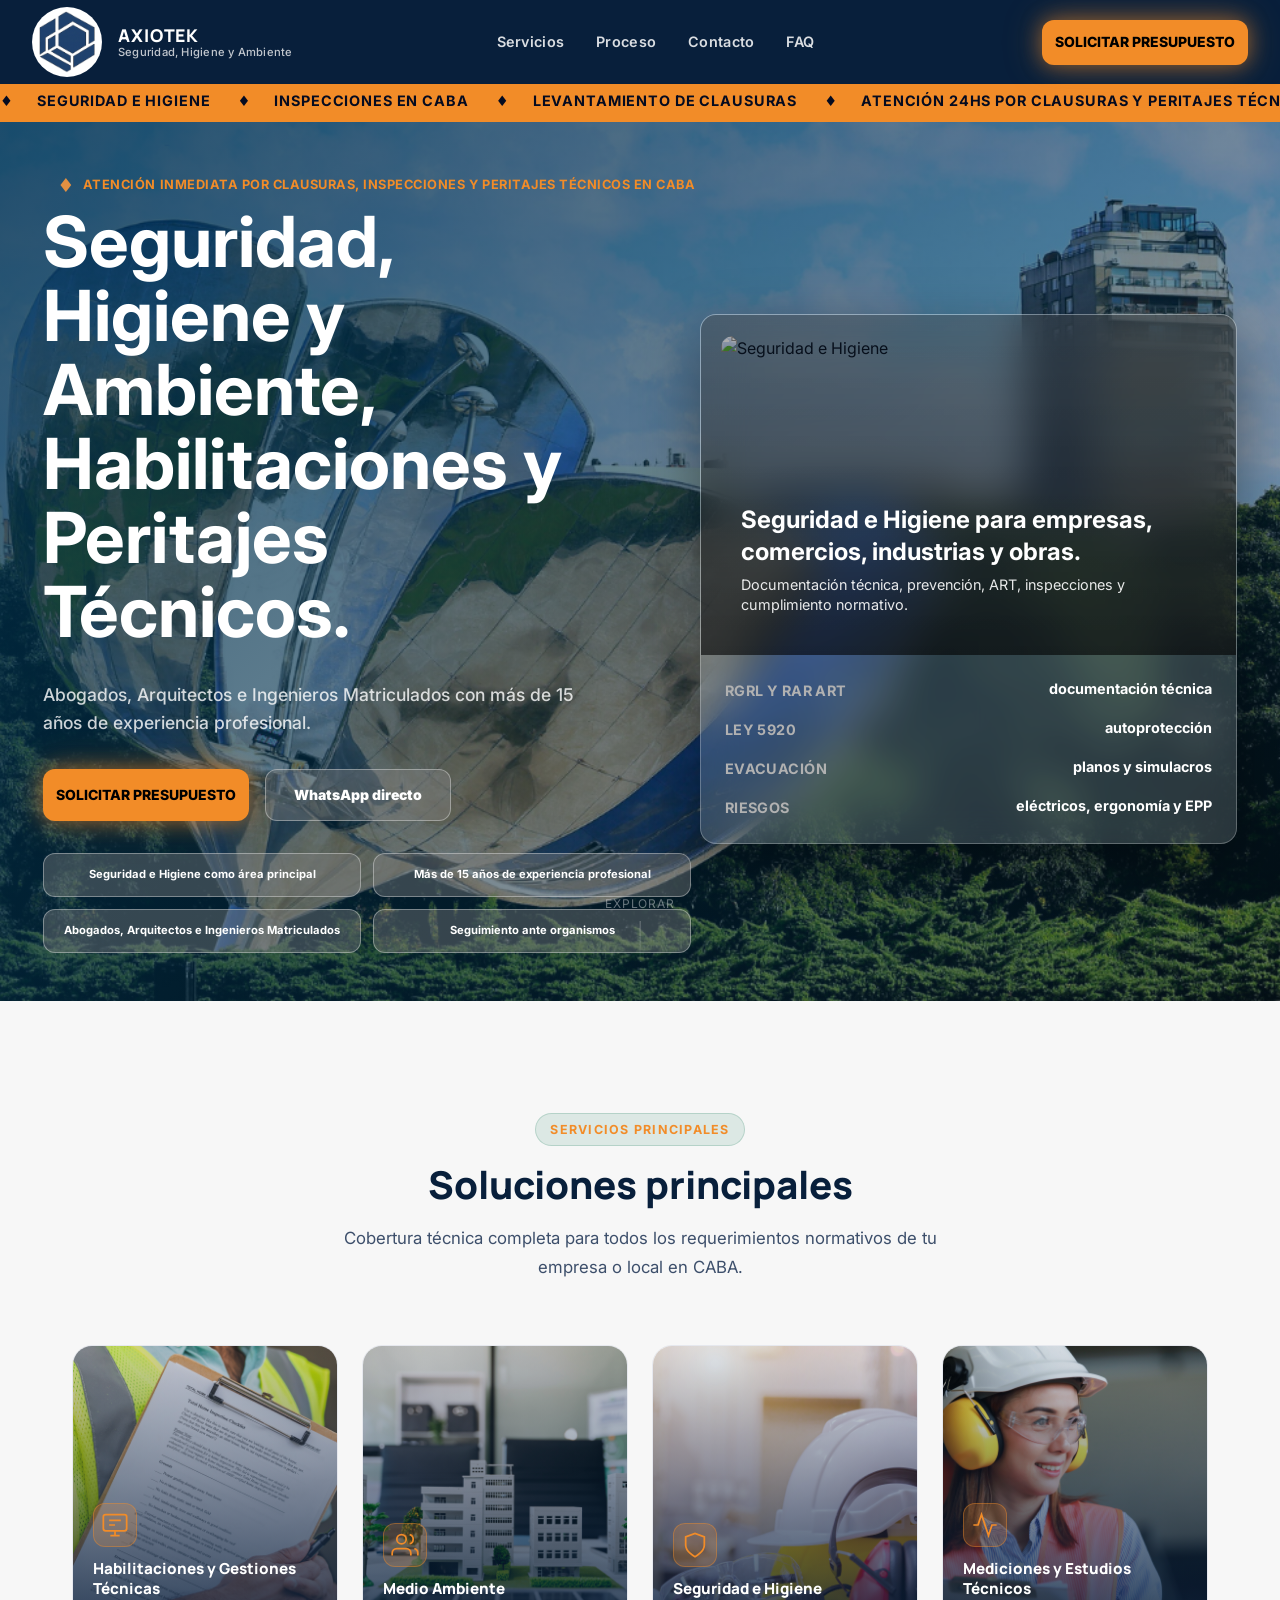
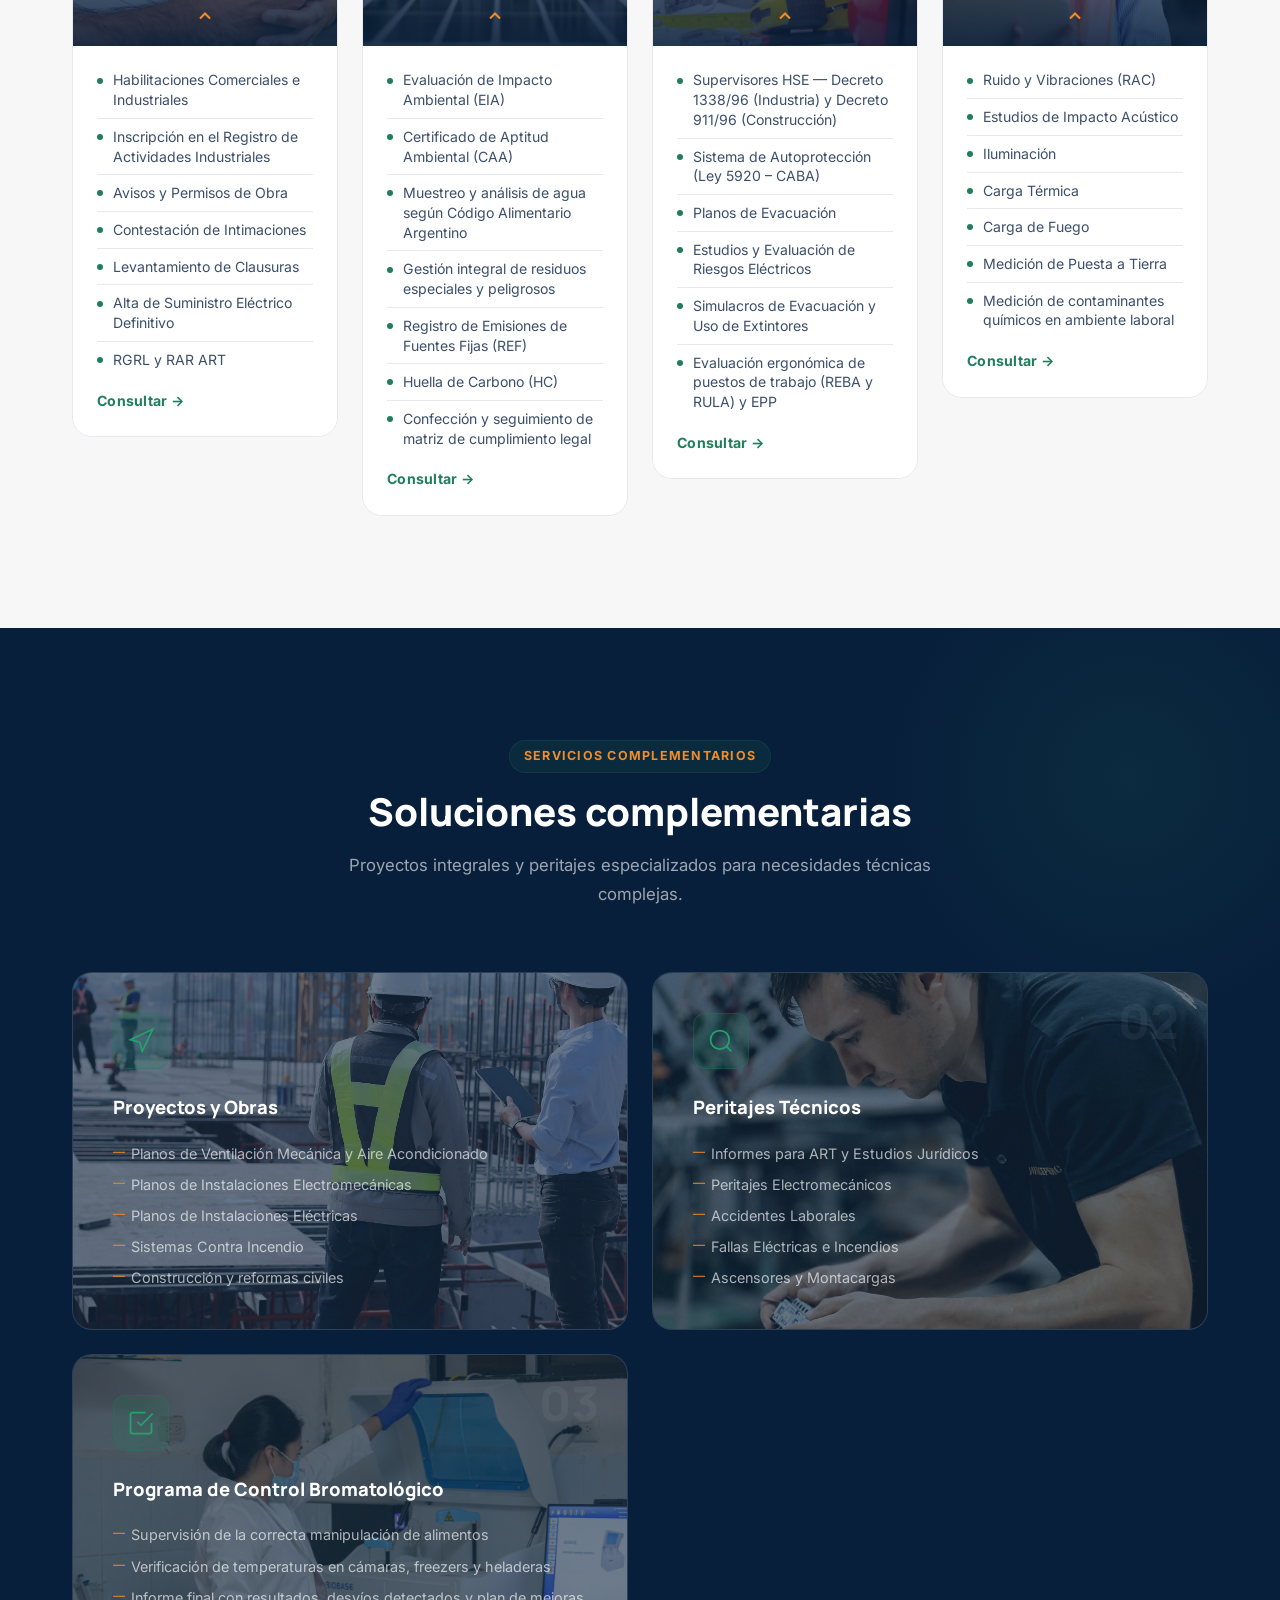
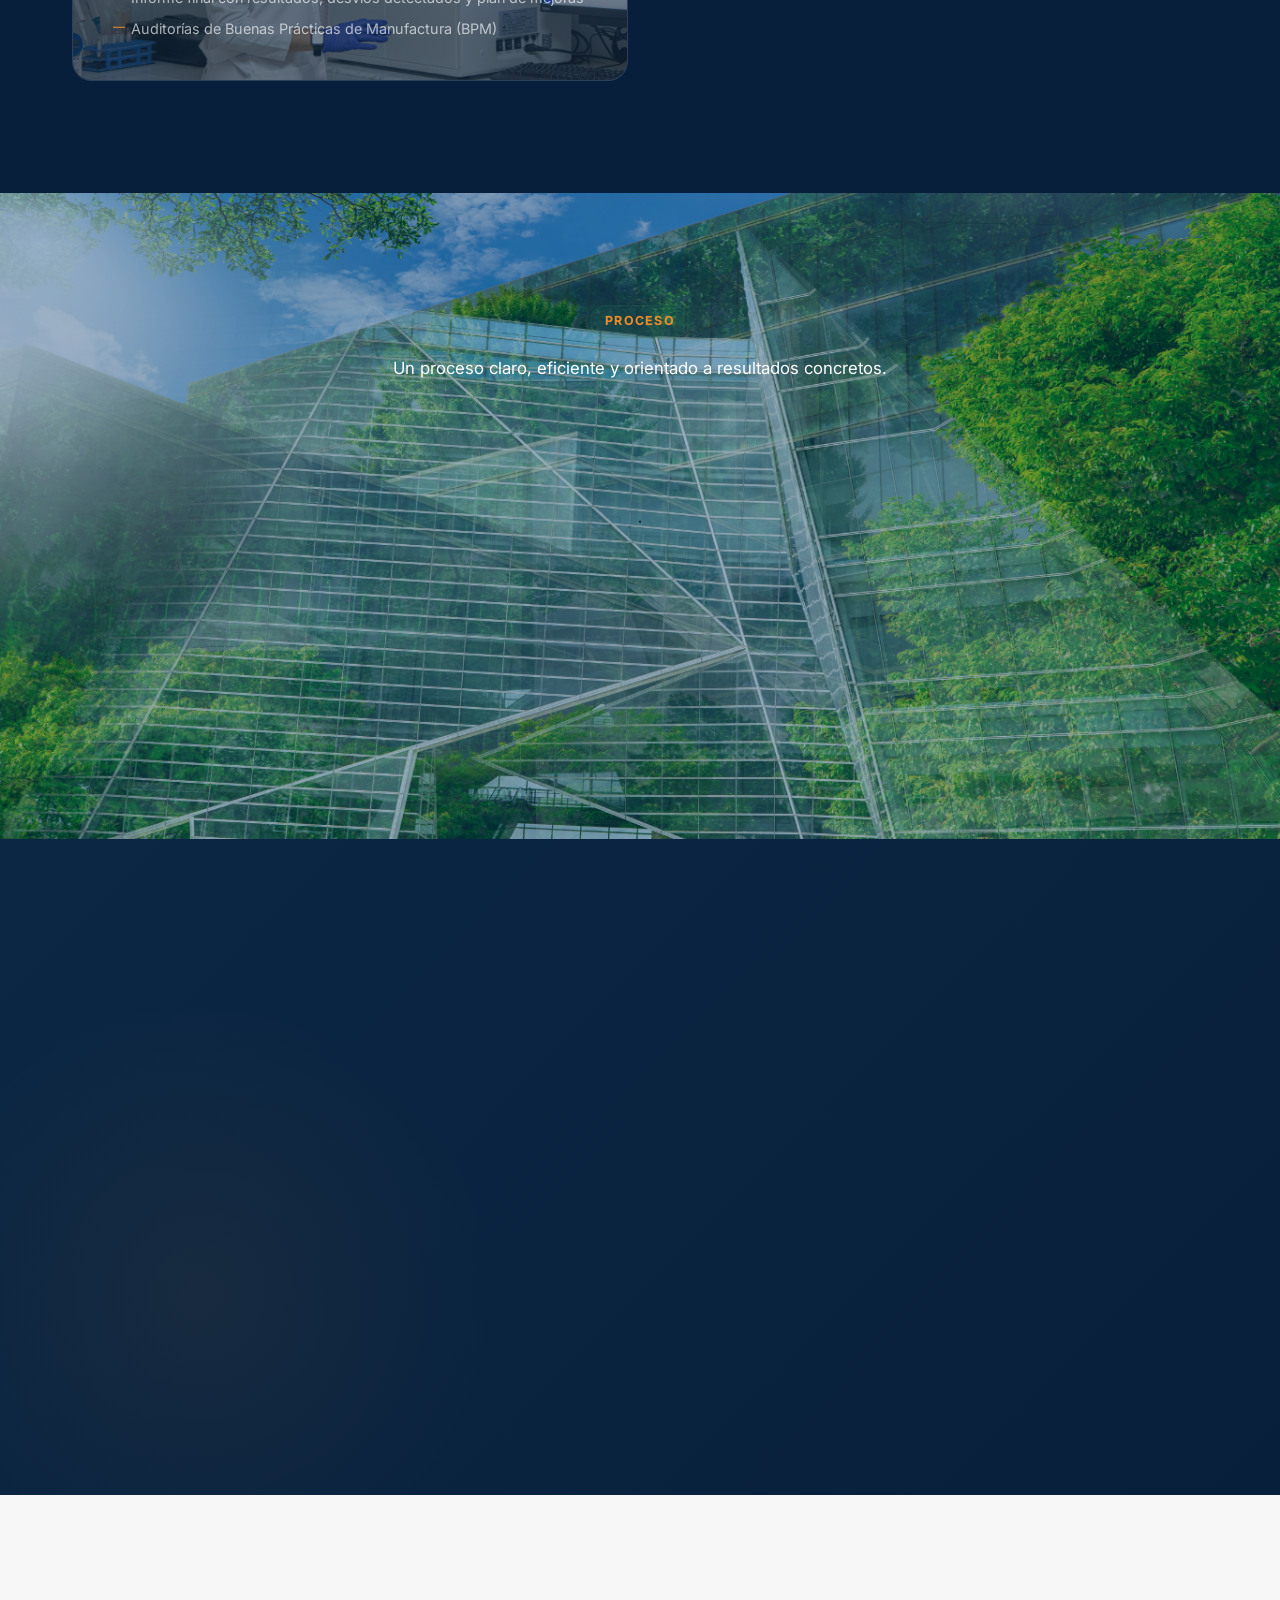
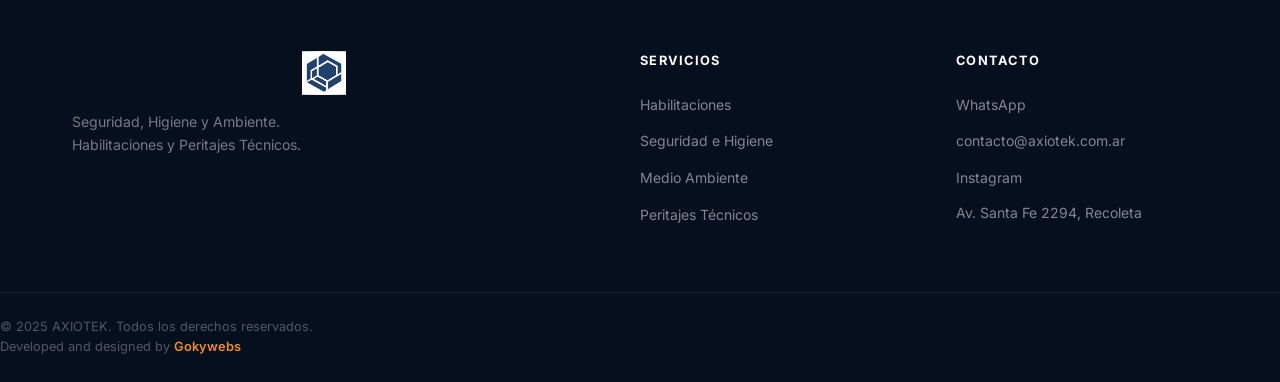
==== commit 9d2e7cd8: "terminada" ====
--- a/index.html
+++ b/index.html
@@ -21,7 +21,7 @@
     "name": "AXIOTEK",
     "description": "Seguridad, Higiene y Ambiente, Habilitaciones y Peritajes Técnicos",
     "url": "https://www.axiotek.com.ar",
-    "telephone": "+54911765551042",
+    "telephone": "+5491176551042",
     "email": "contacto@axiotek.com.ar",
     "address": {
       "@type": "PostalAddress",
@@ -85,7 +85,7 @@
           <p class="hero__subtitle">Abogados, Arquitectos e Ingenieros Matriculados con más de 15 años de experiencia profesional.</p>
           <div class="hero__actions">
             <a href="#contacto" class="btn-primary">SOLICITAR PRESUPUESTO</a>
-            <a href="https://wa.me/5491176551042" target="_blank" rel="noopener noreferrer" class="btn-ghost">WhatsApp directo</a>
+            <a href="https://wa.me/5491164591759" target="_blank" rel="noopener noreferrer" class="btn-ghost">WhatsApp directo</a>
           </div>
           <div class="hero__trust">
             <div class="trust-item">Seguridad e Higiene como área principal</div>
@@ -141,7 +141,7 @@
 
           <div class="service-card is-open">
             <div class="service-card__header" aria-expanded="true">
-              <div class="service-card__bg" style="background-image: url('https://images.unsplash.com/photo-1486406146926-c627a92ad1ab?w=600&q=80')"></div>
+              <div class="service-card__bg" style="background-image: url('./images/habilitaciones.png')"></div>
               <div class="service-card__overlay"></div>
               <div class="service-card__icon" aria-hidden="true">
                 <svg width="28" height="28" viewBox="0 0 24 24" fill="none" stroke="currentColor" stroke-width="1.5"><rect x="2" y="3" width="20" height="14" rx="2"/><path d="M8 21h8M12 17v4"/><path d="M7 8h10M7 12h5"/></svg>
@@ -157,7 +157,6 @@
                   <li>Habilitaciones Comerciales e Industriales</li>
                   <li>Inscripción en el Registro de Actividades Industriales</li>
                   <li>Avisos y Permisos de Obra</li>
-                  <li>Certificación de Fachadas</li>
                   <li>Contestación de Intimaciones</li>
                   <li>Levantamiento de Clausuras</li>
                   <li>Alta de Suministro Eléctrico Definitivo</li>
@@ -169,7 +168,7 @@
           </div>
                     <div class="service-card is-open">
             <div class="service-card__header" aria-expanded="true">
-              <div class="service-card__bg" style="background-image: url('https://images.unsplash.com/photo-1441974231531-c6227db76b6e?w=600&q=80')"></div>
+              <div class="service-card__bg" style="background-image: url('./images/medioambiente.png')"></div>
               <div class="service-card__overlay"></div>
               <div class="service-card__icon" aria-hidden="true">
                 <svg width="28" height="28" viewBox="0 0 24 24" fill="none" stroke="currentColor" stroke-width="1.5"><path d="M17 21v-2a4 4 0 00-4-4H5a4 4 0 00-4 4v2"/><circle cx="9" cy="7" r="4"/><path d="M23 21v-2a4 4 0 00-3-3.87"/><path d="M16 3.13a4 4 0 010 7.75"/></svg>
@@ -184,9 +183,11 @@
                 <ul class="service-list" role="list">
                   <li>Evaluación de Impacto Ambiental (EIA)</li>
                   <li>Certificado de Aptitud Ambiental (CAA)</li>
-                  <li>Registro de Residuos Peligrosos y Patogénicos</li>
+                  <li>Muestreo y análisis de agua según Código Alimentario Argentino</li>
+                  <li>Gestión integral de residuos especiales y peligrosos</li>
                   <li>Registro de Emisiones de Fuentes Fijas (REF)</li>
                   <li>Huella de Carbono (HC)</li>
+                  <li>Confección y seguimiento de matriz de cumplimiento legal</li>
                 </ul>
                 <a href="#contacto" class="service-card__cta">Consultar →</a>
               </div>
@@ -195,7 +196,7 @@
 
           <div class="service-card is-open">
             <div class="service-card__header" aria-expanded="true">
-              <div class="service-card__bg" style="background-image: url('https://images.unsplash.com/photo-1504307651254-35680f356dfd?w=600&q=80')"></div>
+              <div class="service-card__bg" style="background-image: url('./images/seguridad.png')"></div>
               <div class="service-card__overlay"></div>
               <div class="service-card__icon" aria-hidden="true">
                 <svg width="28" height="28" viewBox="0 0 24 24" fill="none" stroke="currentColor" stroke-width="1.5"><path d="M12 22s8-4 8-10V5l-8-3-8 3v7c0 6 8 10 8 10z"/></svg>
@@ -208,11 +209,12 @@
             <div class="service-card__body">
               <div class="service-card__body-inner">
                 <ul class="service-list" role="list">
-                  <li>Sistema de Autoprotección (Ley 5920)</li>
+                  <li>Supervisores HSE — Decreto 1338/96 (Industria) y Decreto 911/96 (Construcción)</li>
+                  <li>Sistema de Autoprotección (Ley 5920 – CABA)</li>
                   <li>Planos de Evacuación</li>
-                  <li>Evaluación de Riesgos Eléctricos</li>
+                  <li>Estudios y Evaluación de Riesgos Eléctricos</li>
                   <li>Simulacros de Evacuación y Uso de Extintores</li>
-                  <li>Estudios de Ergonomía y EPP</li>
+                  <li>Evaluación ergonómica de puestos de trabajo (REBA y RULA) y EPP</li>
                 </ul>
                 <a href="#contacto" class="service-card__cta">Consultar →</a>
               </div>
@@ -221,7 +223,7 @@
 
           <div class="service-card is-open">
             <div class="service-card__header" aria-expanded="true">
-              <div class="service-card__bg" style="background-image: url('https://images.unsplash.com/photo-1581093806997-124204d9fa9d?w=600&q=80')"></div>
+              <div class="service-card__bg" style="background-image: url('./images/mediciones.png')"></div>
               <div class="service-card__overlay"></div>
               <div class="service-card__icon" aria-hidden="true">
                 <svg width="28" height="28" viewBox="0 0 24 24" fill="none" stroke="currentColor" stroke-width="1.5"><polyline points="22 12 18 12 15 21 9 3 6 12 2 12"/></svg>
@@ -237,8 +239,10 @@
                   <li>Ruido y Vibraciones (RAC)</li>
                   <li>Estudios de Impacto Acústico</li>
                   <li>Iluminación</li>
-                  <li>Carga Térmica y Carga de Fuego</li>
+                  <li>Carga Térmica</li>
+                  <li>Carga de Fuego</li>
                   <li>Medición de Puesta a Tierra</li>
+                  <li>Medición de contaminantes químicos en ambiente laboral</li>
                 </ul>
                 <a href="#contacto" class="service-card__cta">Consultar →</a>
               </div>
@@ -259,6 +263,7 @@
         <div class="comp-grid" data-animate>
 
           <div class="comp-card">
+            <div class="comp-card__bg" style="background-image: url('images/proyectosyobras.png')" aria-hidden="true"></div>
             <div class="comp-card__num" aria-hidden="true">01</div>
             <div class="comp-card__icon" aria-hidden="true">
               <svg width="28" height="28" viewBox="0 0 24 24" fill="none" stroke="currentColor" stroke-width="1.5"><polygon points="3 11 22 2 13 21 11 13 3 11"/></svg>
@@ -266,14 +271,15 @@
             <h3>Proyectos y Obras</h3>
             <ul class="comp-list" role="list">
               <li>Planos de Ventilación Mecánica y Aire Acondicionado</li>
-              <li>Planos de Instalaciones Electromecánicas y Eléctricas</li>
-              <li>Planos de Instalaciones Sanitarias</li>
+              <li>Planos de Instalaciones Electromecánicas</li>
+              <li>Planos de Instalaciones Eléctricas</li>
               <li>Sistemas Contra Incendio</li>
               <li>Construcción y reformas civiles</li>
             </ul>
           </div>
 
           <div class="comp-card">
+            <div class="comp-card__bg" style="background-image: url('images/peritajes.png')" aria-hidden="true"></div>
             <div class="comp-card__num" aria-hidden="true">02</div>
             <div class="comp-card__icon" aria-hidden="true">
               <svg width="28" height="28" viewBox="0 0 24 24" fill="none" stroke="currentColor" stroke-width="1.5"><circle cx="11" cy="11" r="8"/><line x1="21" y1="21" x2="16.65" y2="16.65"/></svg>
@@ -288,15 +294,30 @@
             </ul>
           </div>
 
-        </div>
-      </div>
-    </section>
-
-    <section class="proceso" id="proceso">
+          <div class="comp-card">
+            <div class="comp-card__bg" style="background-image: url('images/bromatologico.jpg')" aria-hidden="true"></div>
+            <div class="comp-card__num" aria-hidden="true">03</div>
+            <div class="comp-card__icon" aria-hidden="true">
+              <svg width="28" height="28" viewBox="0 0 24 24" fill="none" stroke="currentColor" stroke-width="1.5"><path d="M9 11l3 3L22 4"/><path d="M21 12v7a2 2 0 01-2 2H5a2 2 0 01-2-2V5a2 2 0 012-2h11"/></svg>
+            </div>
+            <h3>Programa de Control Bromatológico</h3>
+            <ul class="comp-list" role="list">
+              <li>Supervisión de la correcta manipulación de alimentos</li>
+              <li>Verificación de temperaturas en cámaras, freezers y heladeras</li>
+              <li>Informe final con resultados, desvíos detectados y plan de mejoras</li>
+              <li>Auditorías de Buenas Prácticas de Manufactura (BPM)</li>
+            </ul>
+          </div>
+
+        </div>
+      </div>
+    </section>
+
+    <section class="proceso" id="proceso" style="background-image: url('images/fondo.png')">
       <div class="container">
         <div class="section-header" data-animate>
           <span class="eyebrow-tag">Proceso</span>
-          <p>Un proceso claro, eficiente y orientado a resultados concretos.</p>
+          <p style="color: white;">Un proceso claro, eficiente y orientado a resultados concretos.</p>
         </div>
         <div class="proceso__steps" data-animate>
 
@@ -393,13 +414,13 @@
             <h2>Analizamos tu caso<br>y respondemos en el día.</h2>
             <p>Contanos tu situación. Nuestros profesionales evaluarán tu caso sin compromiso y te enviarán un presupuesto detallado a la brevedad.</p>
             <div class="contact-details">
-              <a href="https://wa.me/5491176551042" target="_blank" rel="noopener" class="contact-item contact-item--cta" aria-label="Contactar por WhatsApp">
+              <a href="https://wa.me/5491164591759" target="_blank" rel="noopener" class="contact-item contact-item--cta" aria-label="Contactar por WhatsApp">
                 <div class="contact-item__icon" aria-hidden="true">
                   <svg width="22" height="22" viewBox="0 0 24 24" fill="currentColor"><path d="M17.472 14.382c-.297-.149-1.758-.867-2.03-.967-.273-.099-.471-.148-.67.15-.197.297-.767.966-.94 1.164-.173.199-.347.223-.644.075-.297-.15-1.255-.463-2.39-1.475-.883-.788-1.48-1.761-1.653-2.059-.173-.297-.018-.458.13-.606.134-.133.298-.347.446-.52.149-.174.198-.298.298-.497.099-.198.05-.371-.025-.52-.075-.149-.669-1.612-.916-2.207-.242-.579-.487-.5-.669-.51-.173-.008-.371-.01-.57-.01-.198 0-.52.074-.792.372-.272.297-1.04 1.016-1.04 2.479 0 1.462 1.065 2.875 1.213 3.074.149.198 2.096 3.2 5.077 4.487.709.306 1.262.489 1.694.625.712.227 1.36.195 1.871.118.571-.085 1.758-.719 2.006-1.413.248-.694.248-1.289.173-1.413-.074-.124-.272-.198-.57-.347m-5.421 7.403h-.004a9.87 9.87 0 01-5.031-1.378l-.361-.214-3.741.982.998-3.648-.235-.374a9.86 9.86 0 01-1.51-5.26c.001-5.45 4.436-9.884 9.888-9.884 2.64 0 5.122 1.03 6.988 2.898a9.825 9.825 0 012.893 6.994c-.003 5.45-4.437 9.884-9.885 9.884m8.413-18.297A11.815 11.815 0 0012.05 0C5.495 0 .16 5.335.157 11.892c0 2.096.547 4.142 1.588 5.945L.057 24l6.305-1.654a11.882 11.882 0 005.683 1.448h.005c6.554 0 11.89-5.335 11.893-11.893a11.821 11.821 0 00-3.48-8.413Z"/></svg>
                 </div>
                 <div>
                   <span class="contact-item__label">WhatsApp</span>
-                  <span class="contact-item__value">+549 11 7655 1042</span>
+                  <span class="contact-item__value">+549 11 6459 1759</span>
                 </div>
               </a>
               <a href="mailto:contacto@axiotek.com.ar" class="contact-item" aria-label="Enviar email">
@@ -546,7 +567,7 @@
         <nav aria-label="Footer empresa">
           <h4>Contacto</h4>
           <ul role="list">
-            <li><a href="https://wa.me/5491176551042" target="_blank" rel="noopener">WhatsApp</a></li>
+            <li><a href="https://wa.me/5491164591759" target="_blank" rel="noopener">WhatsApp</a></li>
             <li><a href="mailto:contacto@axiotek.com.ar">contacto@axiotek.com.ar</a></li>
             <li><a href="https://www.instagram.com/axiotek.arg/" target="_blank" rel="noopener">Instagram</a></li>
             <li><address>Av. Santa Fe 2294, Recoleta</address></li>
--- a/styles.css
+++ b/styles.css
@@ -401,7 +401,7 @@
 .hero__bg {
     position: absolute;
     inset: 0;
-    background-image: url('images/hero.jpg');
+    background-image: url('images/home.png');
     background-size: cover;
     background-position: center;
     background-repeat: no-repeat;
@@ -878,6 +878,30 @@
     padding: 2.5rem;
     transition: all var(--transition);
     position: relative;
+    overflow: hidden;
+}
+
+.comp-card__bg {
+    position: absolute;
+    inset: 0;
+    background-size: cover;
+    background-position: center;
+    opacity: 0.38;
+    transition: transform 0.5s ease, opacity 0.4s ease;
+    z-index: 0;
+}
+
+.comp-card:hover .comp-card__bg {
+    transform: scale(1.06);
+    opacity: 0.88;
+}
+
+.comp-card__num,
+.comp-card__icon,
+.comp-card h3,
+.comp-list {
+    position: relative;
+    z-index: 1;
 }
 
 .comp-card:hover {
@@ -945,7 +969,25 @@
 
 .proceso {
     padding: 7rem 0;
-    background: var(--white-soft);
+    background-color: var(--white-soft);
+    background-size: cover;
+    background-position: center;
+    background-repeat: no-repeat;
+    position: relative;
+}
+
+.proceso::before {
+    content: '';
+    position: absolute;
+    inset: 0;
+    background: rgba(1, 53, 105, 0.38);
+    pointer-events: none;
+    z-index: 0;
+}
+
+.proceso > .container {
+    position: relative;
+    z-index: 1;
 }
 
 .proceso__steps {
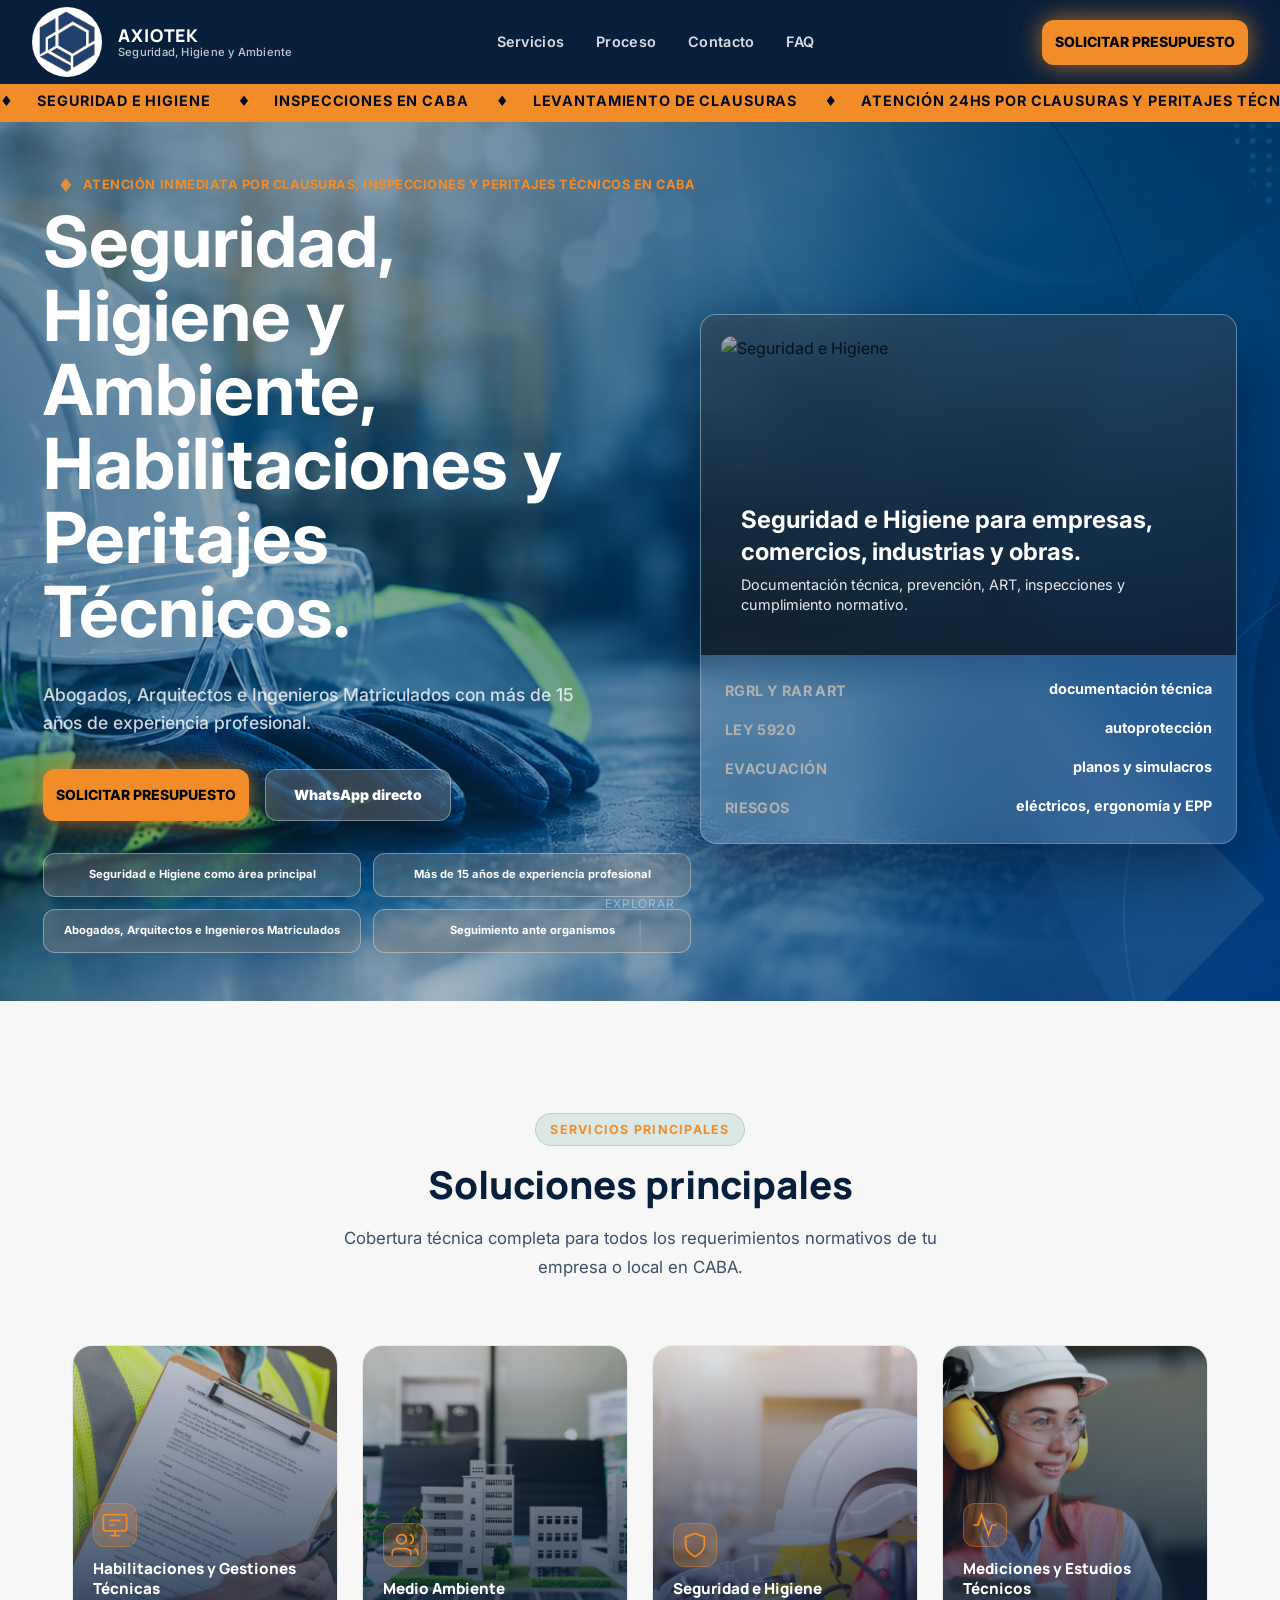
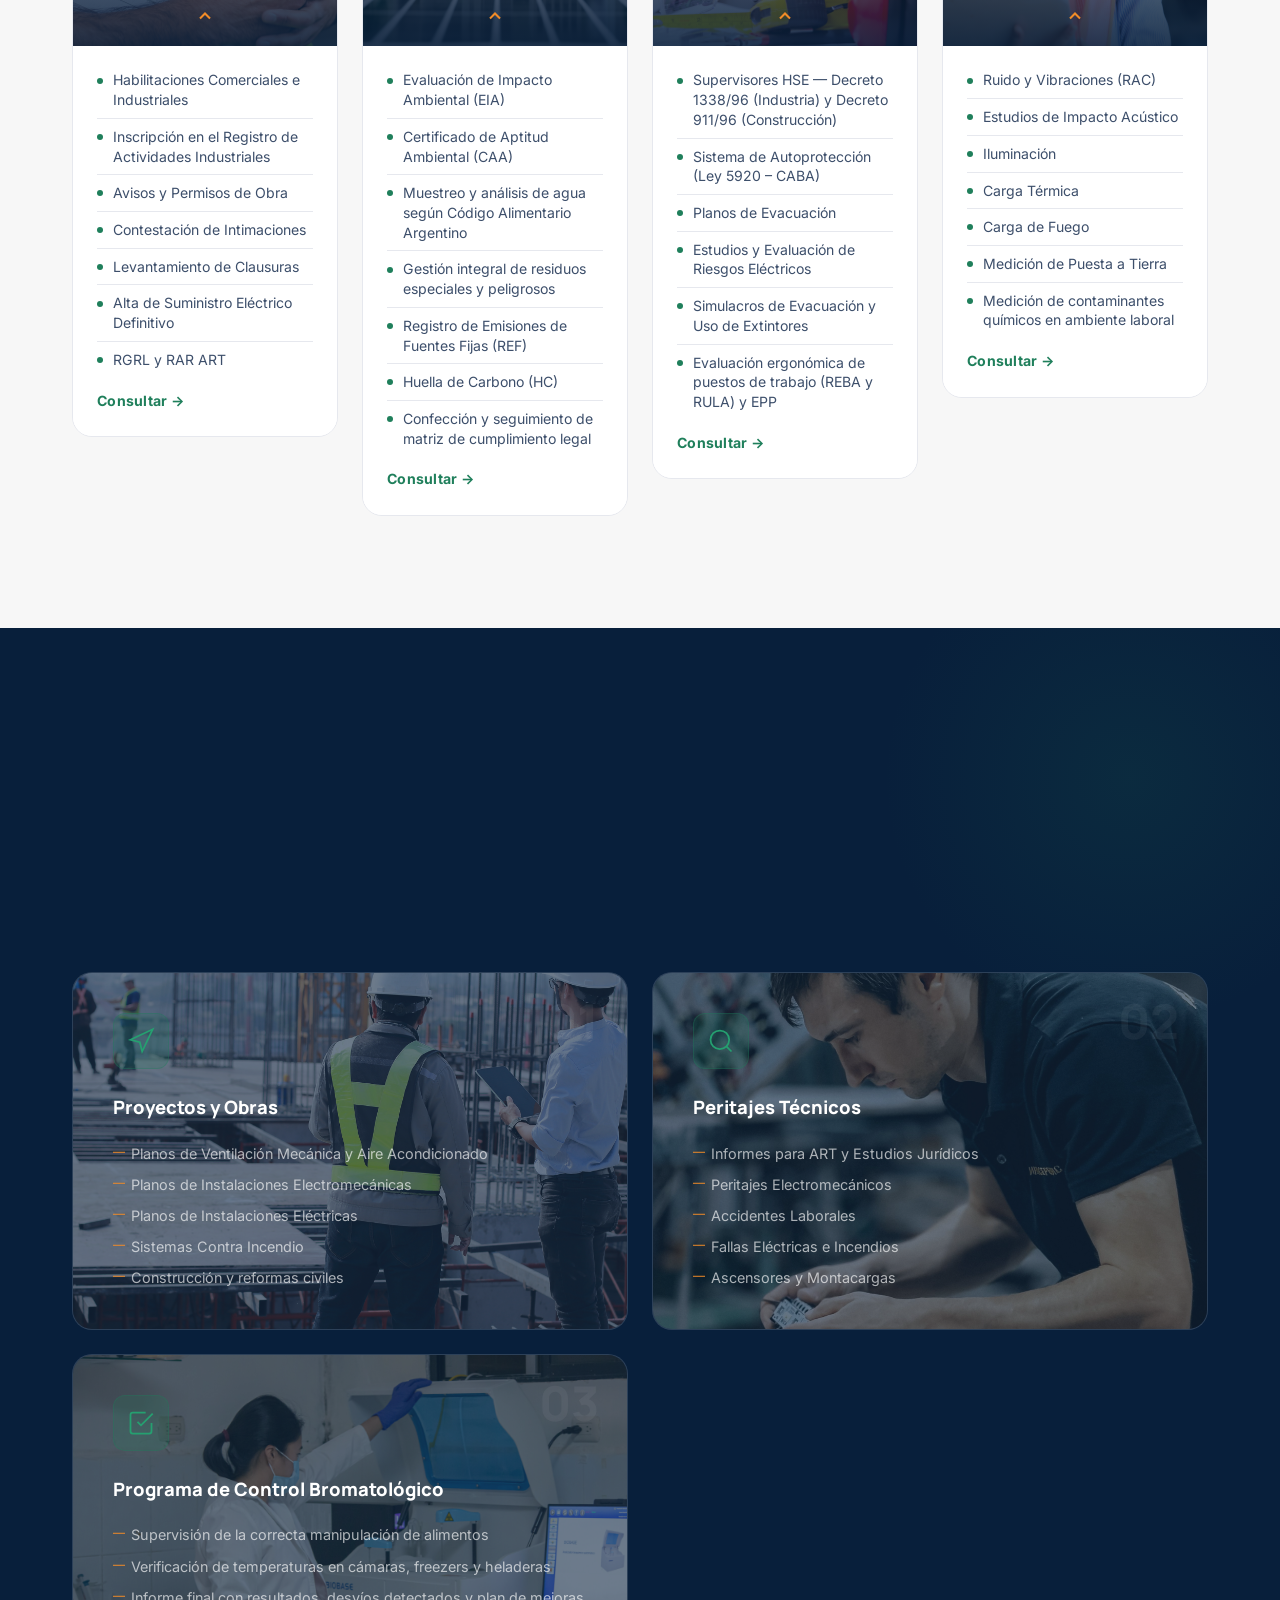
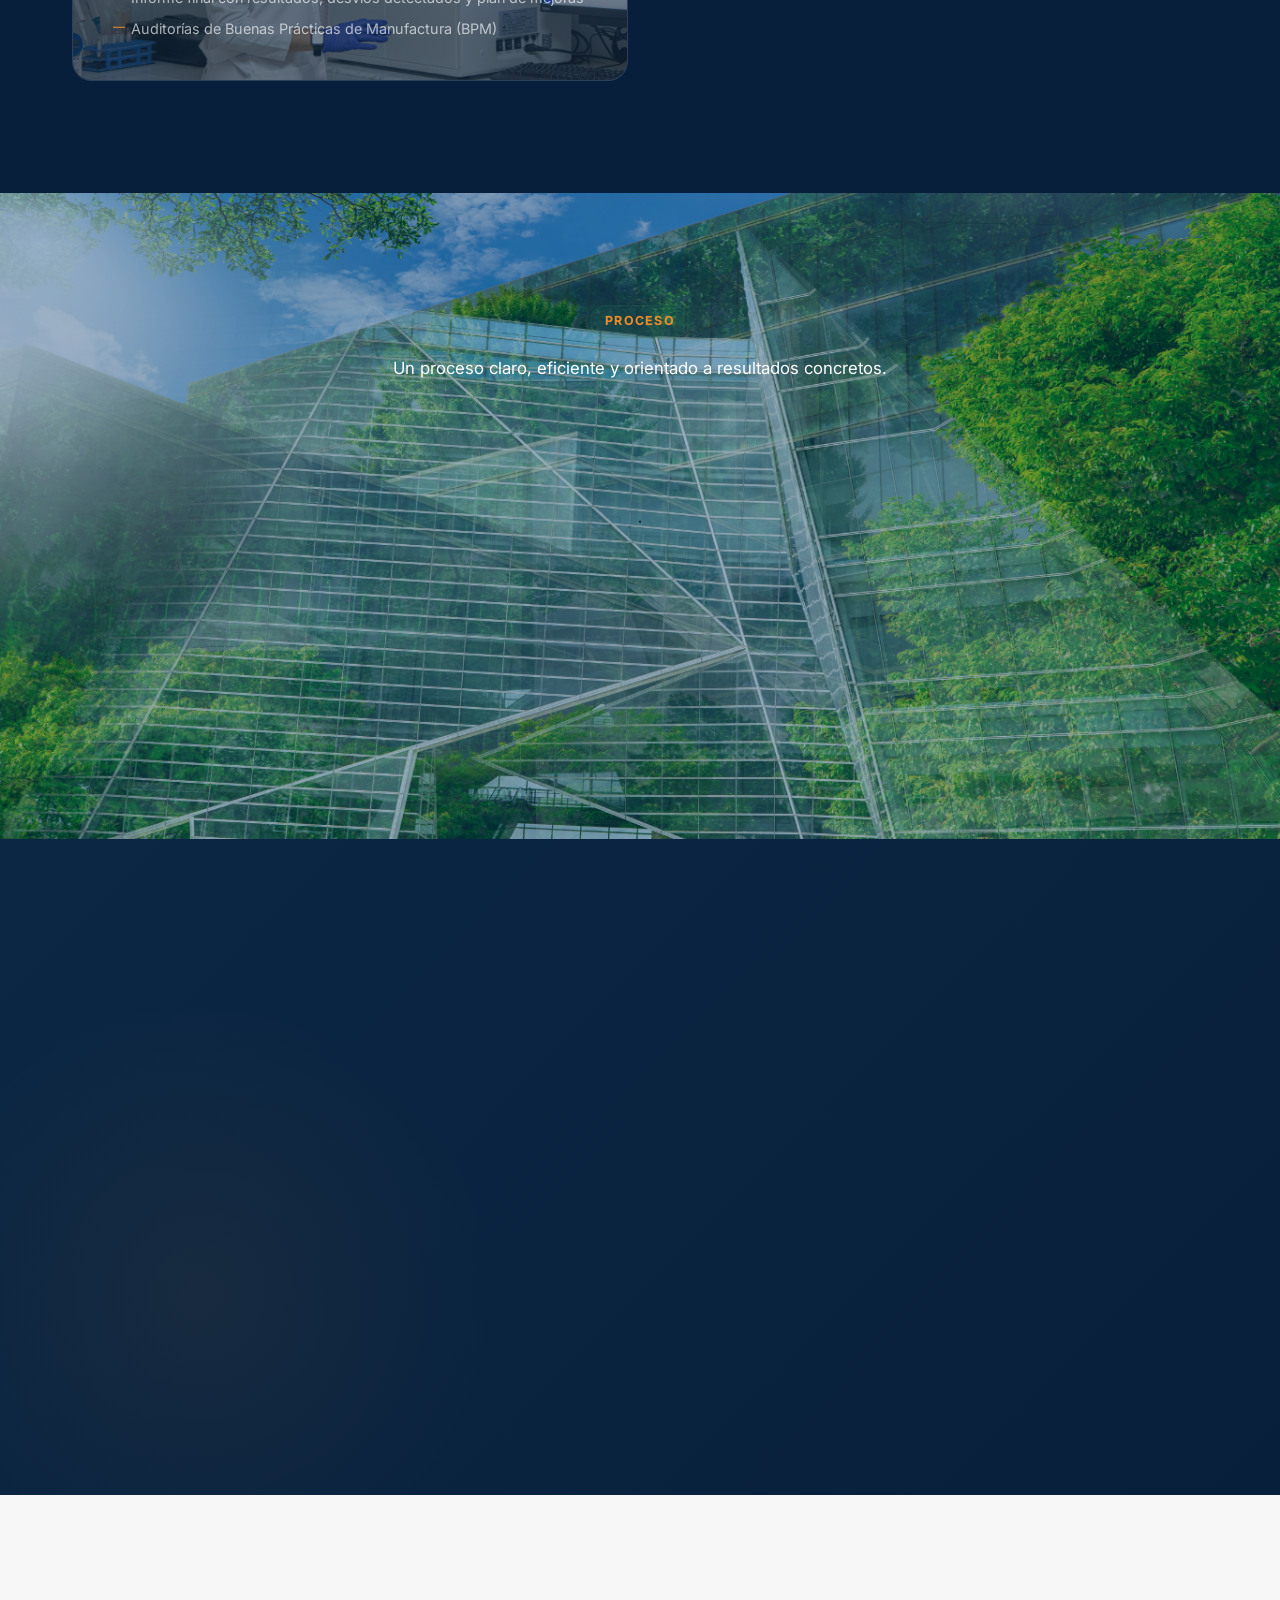
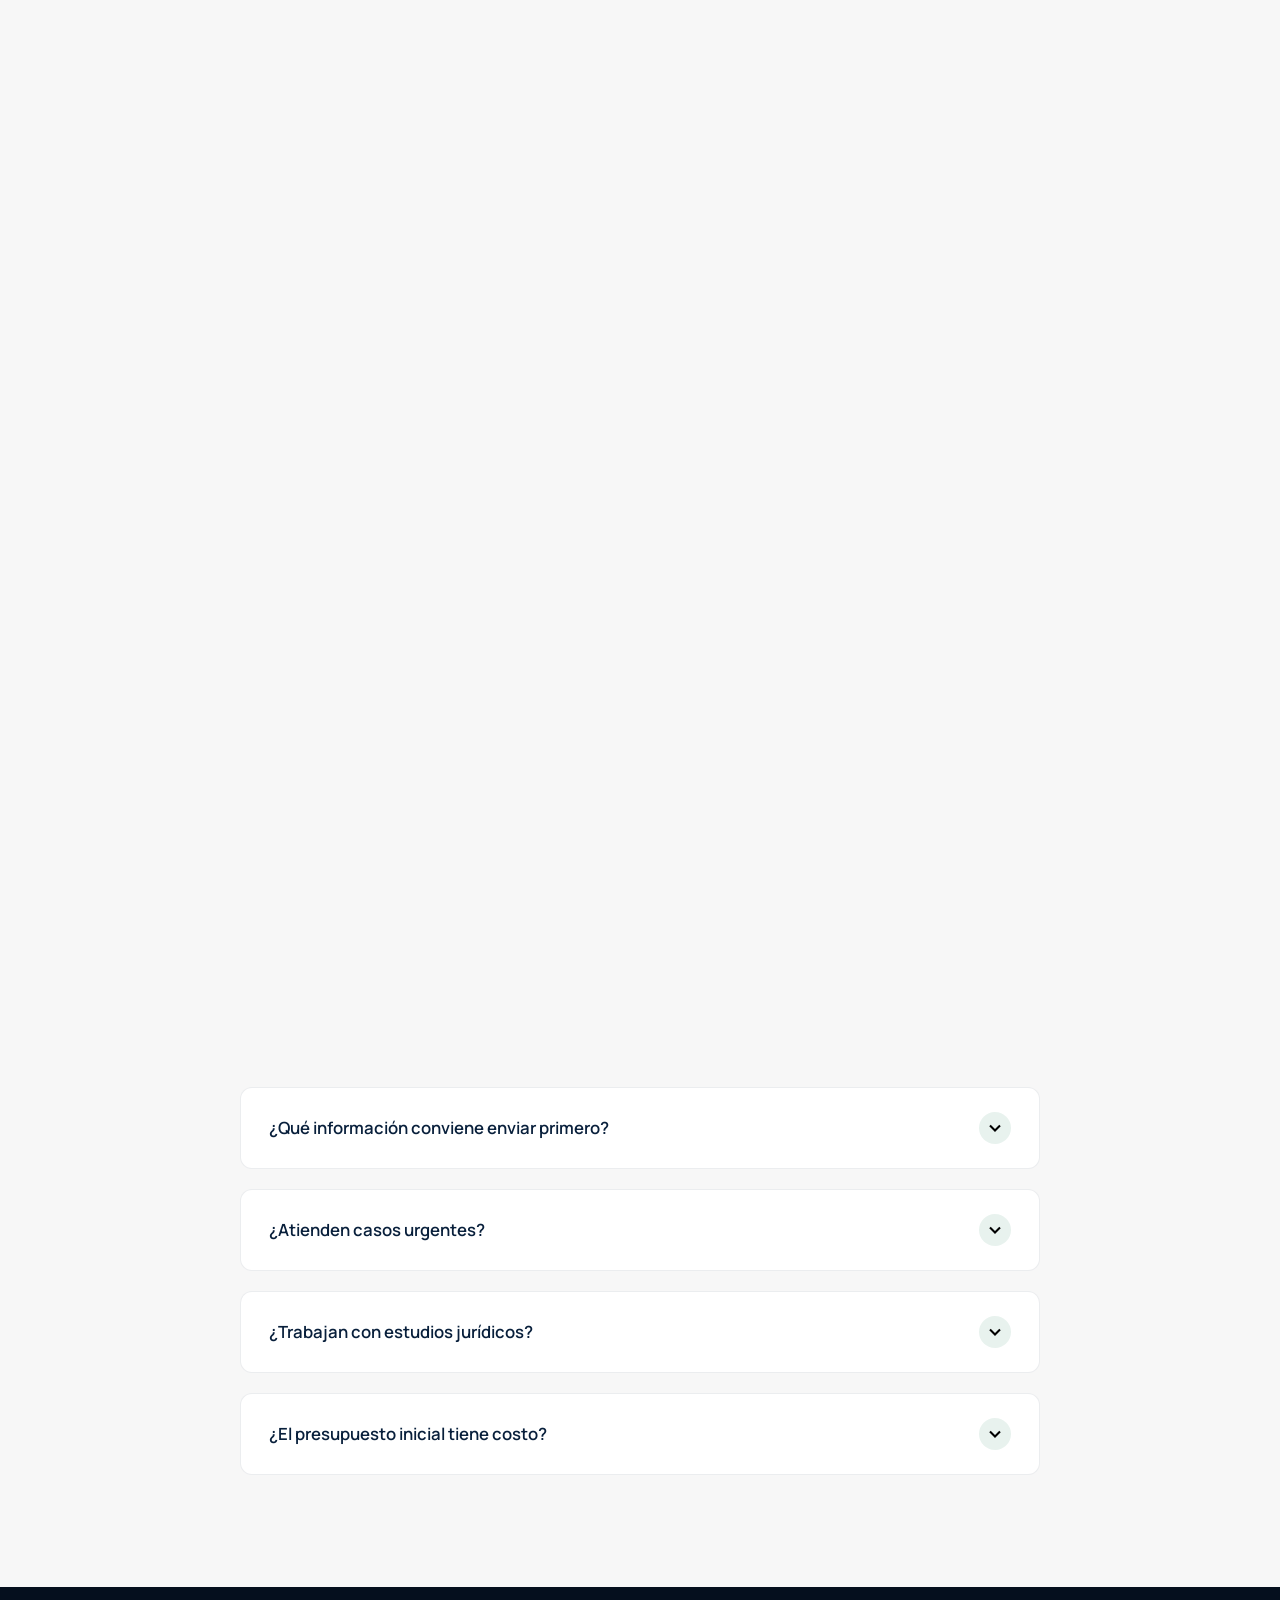
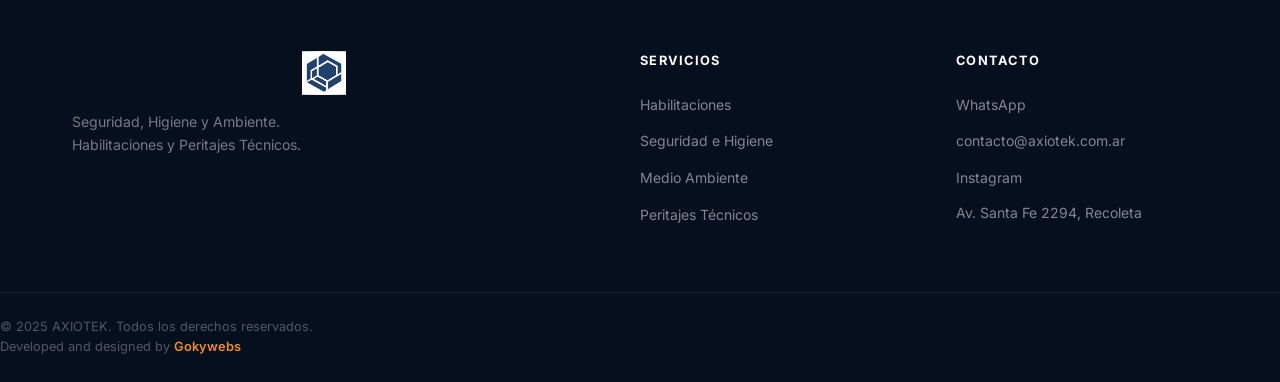
==== commit 33d24045: "terminada" ====
--- a/index.html
+++ b/index.html
@@ -3,33 +3,98 @@
 <head>
   <meta charset="UTF-8">
   <meta name="viewport" content="width=device-width, initial-scale=1.0">
-  <meta name="description" content="AXIOTEK — Seguridad, Higiene y Ambiente, Habilitaciones y Peritajes Técnicos en CABA. Abogados, Arquitectos e Ingenieros Matriculados con más de 15 años de experiencia.">
-  <meta name="keywords" content="habilitaciones comerciales, seguridad e higiene, peritajes técnicos, clausuras, medio ambiente, CABA, Buenos Aires">
-  <meta property="og:title" content="AXIOTEK | Seguridad, Higiene, Habilitaciones y Peritajes Técnicos">
-  <meta property="og:description" content="Atención inmediata por clausuras, inspecciones y peritajes técnicos en CABA. Presupuesto sin cargo.">
+
+  <!-- ===== SEO PRIMARIO ===== -->
+  <title>AXIOTEK | Habilitaciones Comerciales, Seguridad e Higiene y Peritajes Técnicos en CABA</title>
+  <meta name="description" content="AXIOTEK — Especialistas en habilitaciones comerciales, seguridad e higiene laboral y peritajes técnicos en CABA. Abogados, arquitectos e ingenieros matriculados. Atención inmediata por clausuras. Más de 15 años de experiencia. Presupuesto sin cargo.">
+  <meta name="keywords" content="habilitaciones comerciales CABA, seguridad e higiene laboral, peritajes técnicos Buenos Aires, clausuras comerciales, medio ambiente empresas, habilitaciones restaurantes, habilitaciones oficinas, seguridad e higiene CABA, ingeniería laboral Buenos Aires, axiotek">
+  <meta name="robots" content="index, follow, max-snippet:-1, max-image-preview:large, max-video-preview:-1">
+  <meta name="author" content="AXIOTEK">
+  <meta name="theme-color" content="#081F3B">
+  <link rel="canonical" href="https://www.axiotek.com.ar/">
+
+  <!-- ===== FAVICON ===== -->
+  <link rel="icon" type="image/jpeg" href="images/logo2.jpeg">
+  <link rel="apple-touch-icon" href="images/logo2.jpeg">
+
+  <!-- ===== OPEN GRAPH (Facebook, WhatsApp, LinkedIn) ===== -->
   <meta property="og:type" content="website">
-  <meta property="og:url" content="https://www.axiotek.com.ar">
-  <title>AXIOTEK | Seguridad, Higiene y Habilitaciones — CABA</title>
+  <meta property="og:locale" content="es_AR">
+  <meta property="og:site_name" content="AXIOTEK">
+  <meta property="og:url" content="https://www.axiotek.com.ar/">
+  <meta property="og:title" content="AXIOTEK | Habilitaciones, Seguridad e Higiene y Peritajes Técnicos — CABA">
+  <meta property="og:description" content="Especialistas en habilitaciones comerciales, seguridad e higiene y peritajes técnicos en CABA. Atención inmediata por clausuras. Presupuesto sin cargo.">
+  <meta property="og:image" content="https://www.axiotek.com.ar/images/logo2.jpeg">
+  <meta property="og:image:alt" content="AXIOTEK — Seguridad, Higiene y Habilitaciones">
+  <meta property="og:image:width" content="1200">
+  <meta property="og:image:height" content="630">
+
+  <!-- ===== TWITTER / X CARD ===== -->
+  <meta name="twitter:card" content="summary_large_image">
+  <meta name="twitter:title" content="AXIOTEK | Habilitaciones, Seguridad e Higiene y Peritajes Técnicos — CABA">
+  <meta name="twitter:description" content="Especialistas en habilitaciones comerciales, seguridad e higiene y peritajes técnicos en CABA. Atención inmediata por clausuras. Presupuesto sin cargo.">
+  <meta name="twitter:image" content="https://www.axiotek.com.ar/images/logo2.jpeg">
+
+  <!-- ===== GEO ===== -->
+  <meta name="geo.region" content="AR-C">
+  <meta name="geo.placename" content="Ciudad Autónoma de Buenos Aires">
+  <meta name="geo.position" content="-34.5908;-58.3974">
+  <meta name="ICBM" content="-34.5908, -58.3974">
+
+  <!-- ===== PRECONNECT ===== -->
   <link rel="preconnect" href="https://fonts.googleapis.com">
   <link rel="preconnect" href="https://fonts.gstatic.com" crossorigin>
   <link href="https://fonts.googleapis.com/css2?family=Inter:wght@400;500;600;700;800&family=Manrope:wght@400;500;600;700;800&display=swap" rel="stylesheet">
   <link rel="stylesheet" href="styles.css">
+
+  <!-- ===== SCHEMA.ORG — LocalBusiness ===== -->
   <script type="application/ld+json">
   {
     "@context": "https://schema.org",
-    "@type": "LocalBusiness",
+    "@type": "ProfessionalService",
     "name": "AXIOTEK",
-    "description": "Seguridad, Higiene y Ambiente, Habilitaciones y Peritajes Técnicos",
+    "alternateName": "Axiotek Seguridad e Higiene",
+    "description": "Especialistas en habilitaciones comerciales, seguridad e higiene laboral, peritajes técnicos y medio ambiente en CABA. Abogados, arquitectos e ingenieros matriculados con más de 15 años de experiencia.",
     "url": "https://www.axiotek.com.ar",
+    "logo": "https://www.axiotek.com.ar/images/logo2.jpeg",
+    "image": "https://www.axiotek.com.ar/images/logo2.jpeg",
     "telephone": "+5491176551042",
     "email": "contacto@axiotek.com.ar",
+    "priceRange": "$$",
+    "currenciesAccepted": "ARS",
+    "paymentAccepted": "Transferencia, Efectivo",
+    "openingHours": "Mo-Fr 09:00-18:00",
     "address": {
       "@type": "PostalAddress",
       "streetAddress": "Avenida Santa Fe 2294, PB",
-      "addressLocality": "Recoleta, Ciudad Autónoma de Buenos Aires",
+      "addressLocality": "Recoleta",
+      "addressRegion": "Ciudad Autónoma de Buenos Aires",
+      "postalCode": "C1123",
       "addressCountry": "AR"
     },
-    "sameAs": ["https://www.instagram.com/axiotek.arg/"]
+    "geo": {
+      "@type": "GeoCoordinates",
+      "latitude": -34.5908,
+      "longitude": -58.3974
+    },
+    "areaServed": {
+      "@type": "City",
+      "name": "Ciudad Autónoma de Buenos Aires"
+    },
+    "hasOfferCatalog": {
+      "@type": "OfferCatalog",
+      "name": "Servicios AXIOTEK",
+      "itemListElement": [
+        { "@type": "Offer", "itemOffered": { "@type": "Service", "name": "Habilitaciones Comerciales CABA" } },
+        { "@type": "Offer", "itemOffered": { "@type": "Service", "name": "Seguridad e Higiene Laboral" } },
+        { "@type": "Offer", "itemOffered": { "@type": "Service", "name": "Peritajes Técnicos" } },
+        { "@type": "Offer", "itemOffered": { "@type": "Service", "name": "Medio Ambiente Empresarial" } },
+        { "@type": "Offer", "itemOffered": { "@type": "Service", "name": "Gestión de Clausuras" } }
+      ]
+    },
+    "sameAs": [
+      "https://www.instagram.com/axiotek.arg/"
+    ]
   }
   </script>
 </head>
--- a/styles.css
+++ b/styles.css
@@ -401,7 +401,7 @@
 .hero__bg {
     position: absolute;
     inset: 0;
-    background-image: url('images/home.png');
+    background-image: url('images/hero2.png');
     background-size: cover;
     background-position: center;
     background-repeat: no-repeat;
@@ -410,7 +410,7 @@
 .hero__overlay {
     position: absolute;
     inset: 0;
-    background: linear-gradient(135deg, rgba(0, 52, 82, 0.874) 0%, rgba(10, 43, 62, 0.328) 100%);
+    background: linear-gradient(135deg, rgba(0, 52, 82, 0.574) 0%, rgba(10, 43, 62, 0.228) 100%);
 }
 
 .hero__container {
@@ -1714,6 +1714,14 @@
     .hero__info-card-image {
         height: 260px;
     }
+
+    .hero__bg {
+        background-image: url('images/celuhero.png');
+    }
+
+    .proceso {
+        background-image: url('images/fondocelu.png') !important;
+    }
 }
 
 @media (max-width: 480px) {
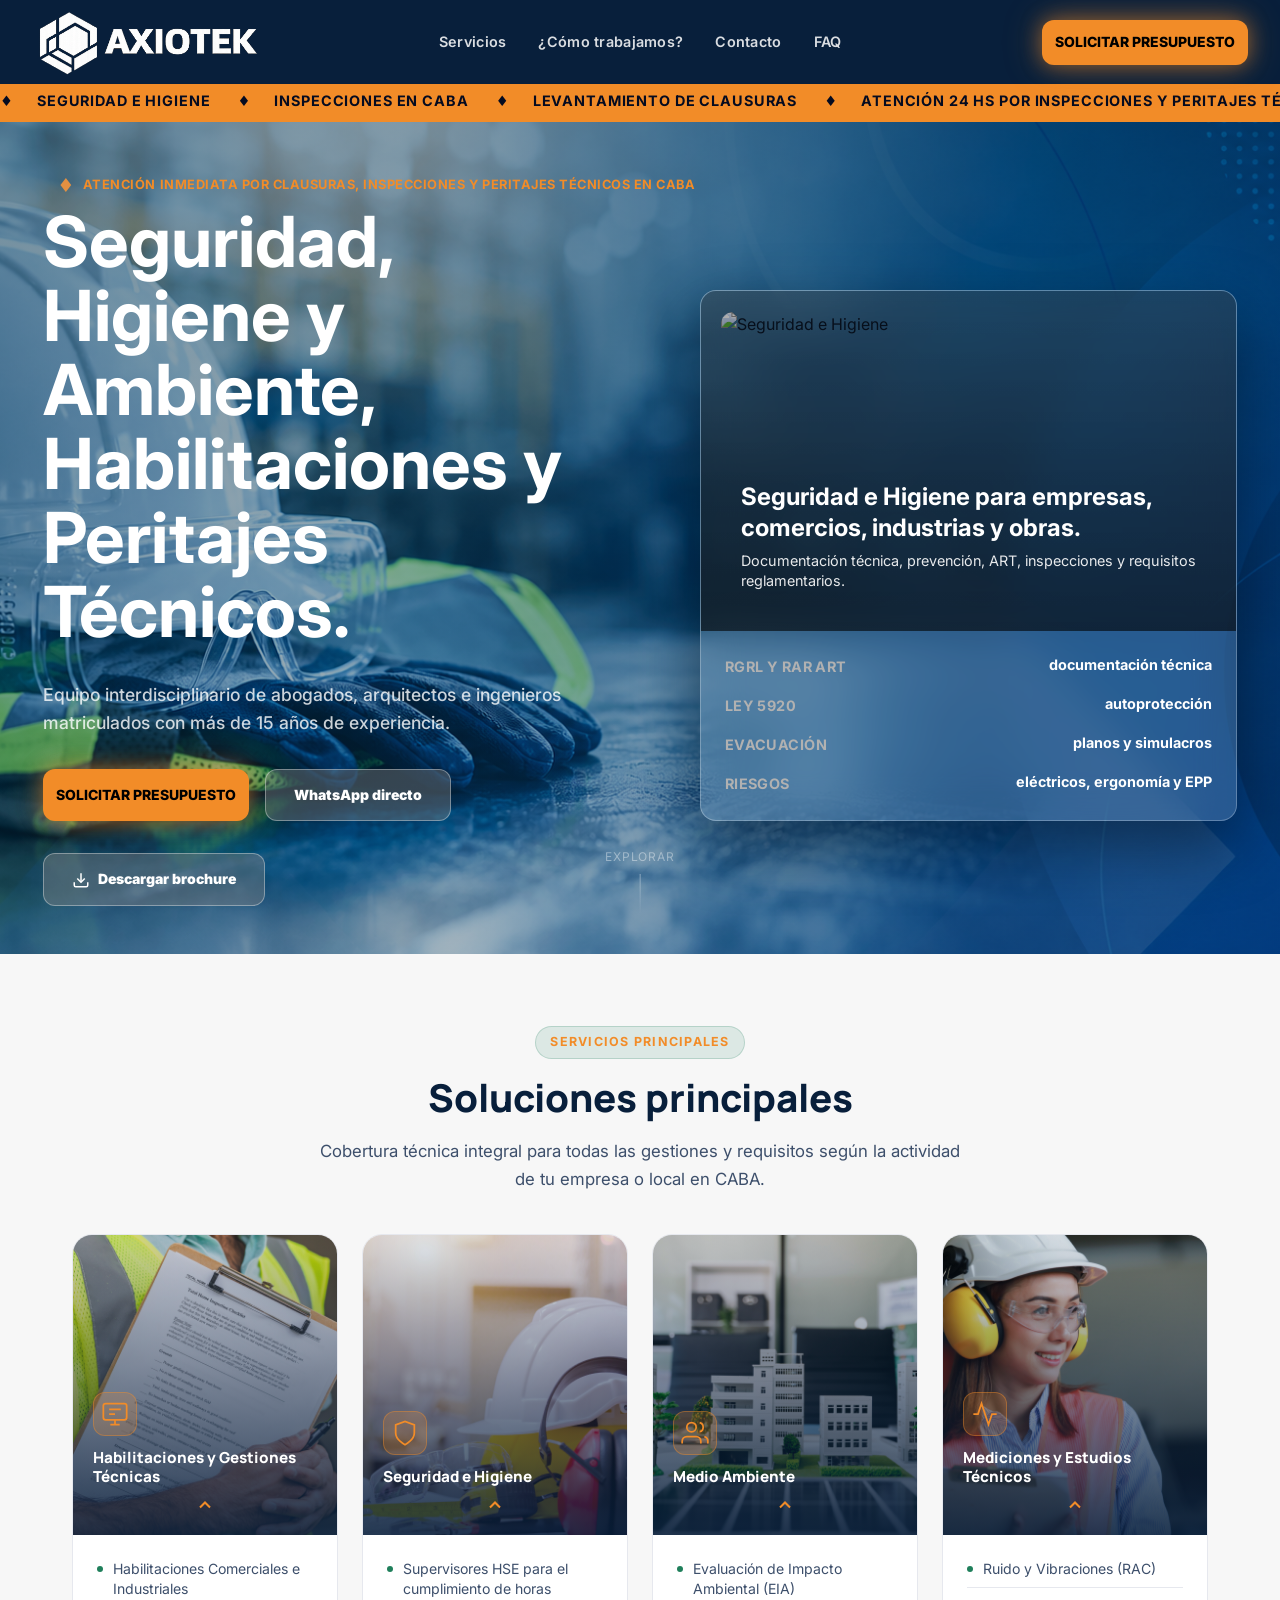
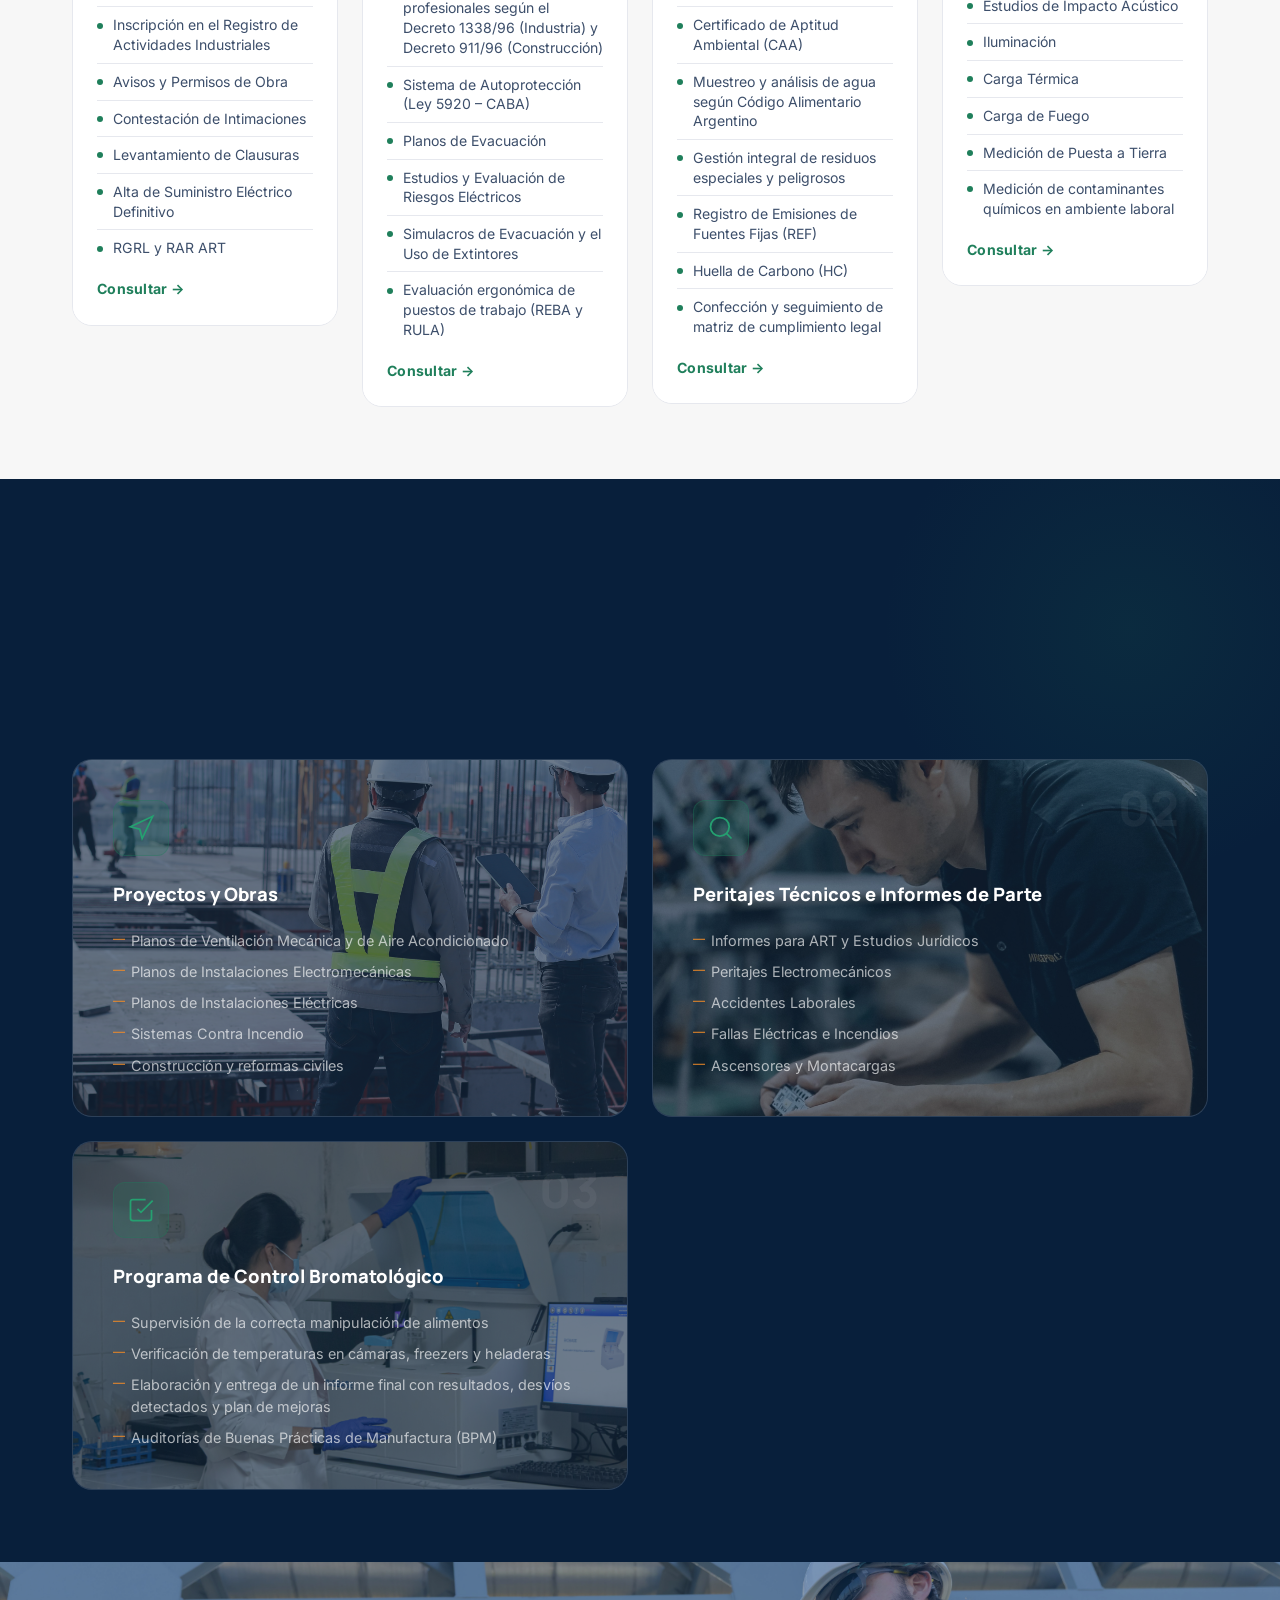
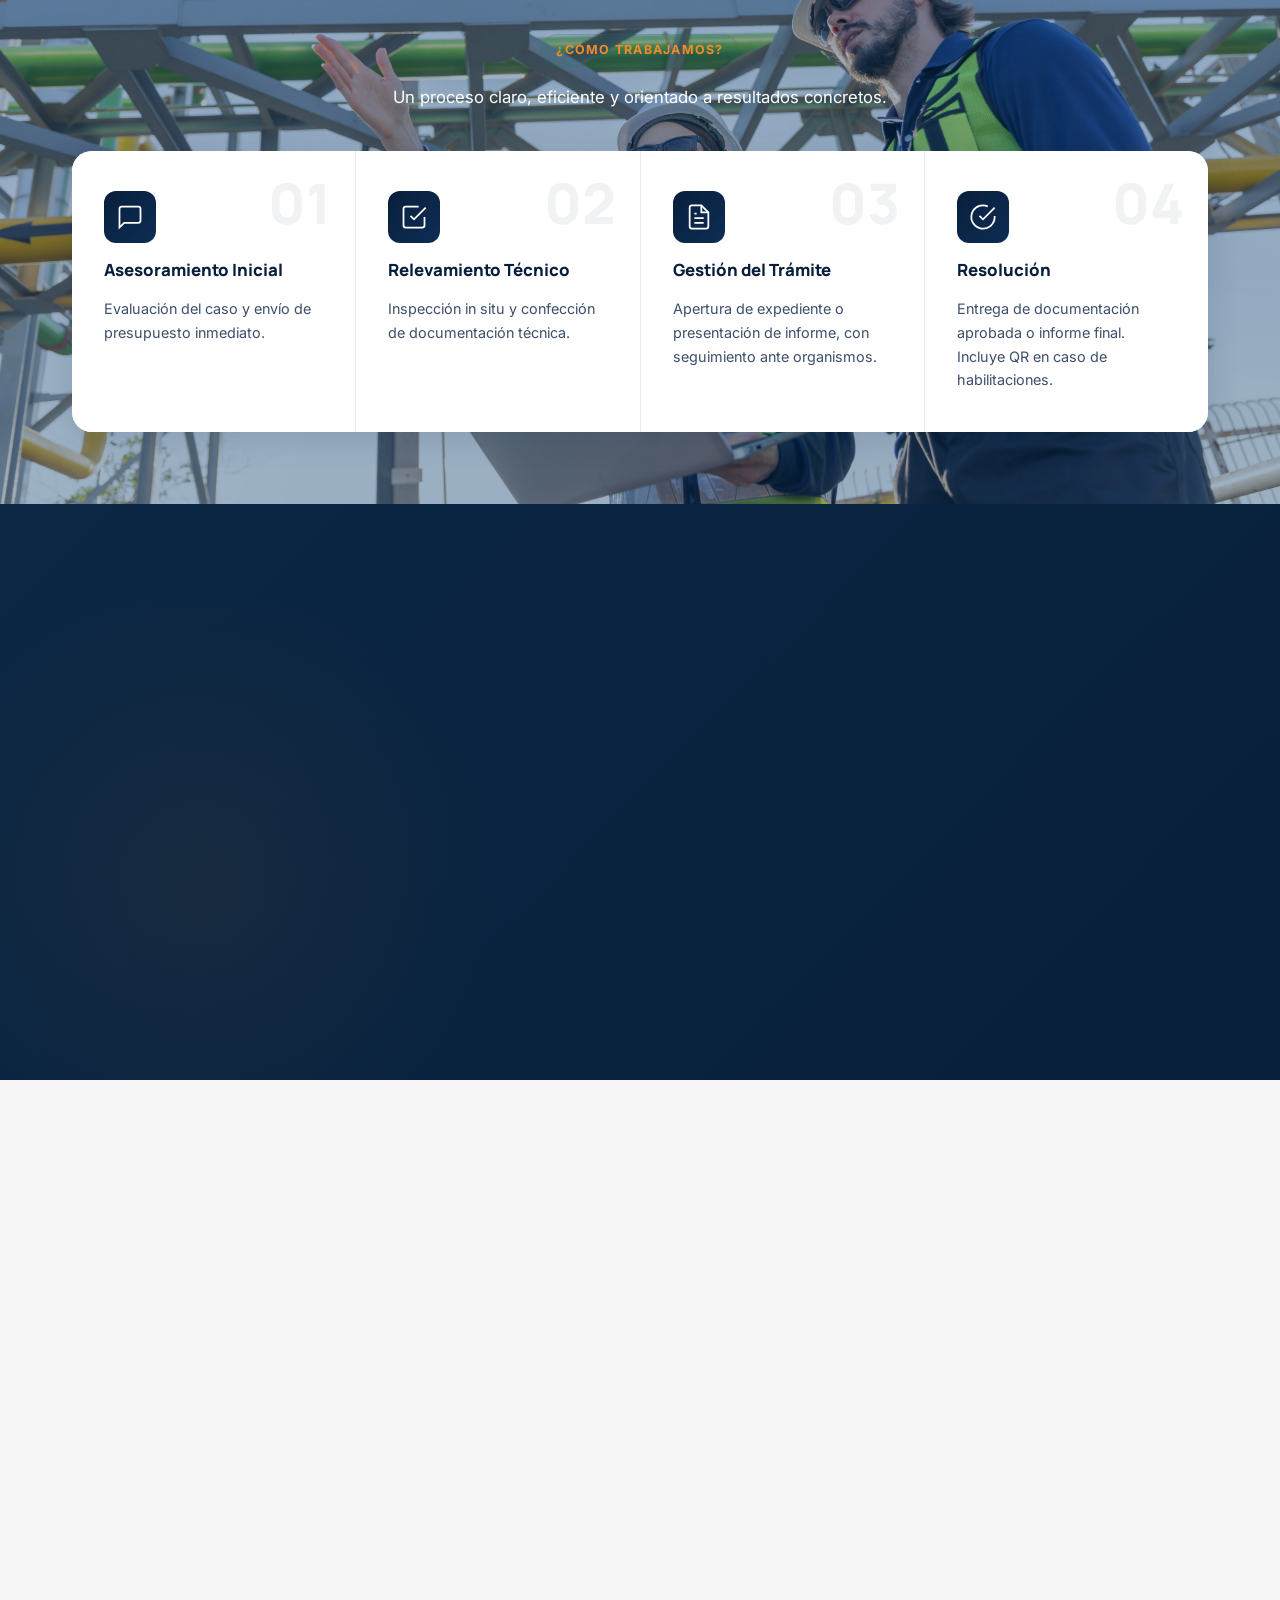
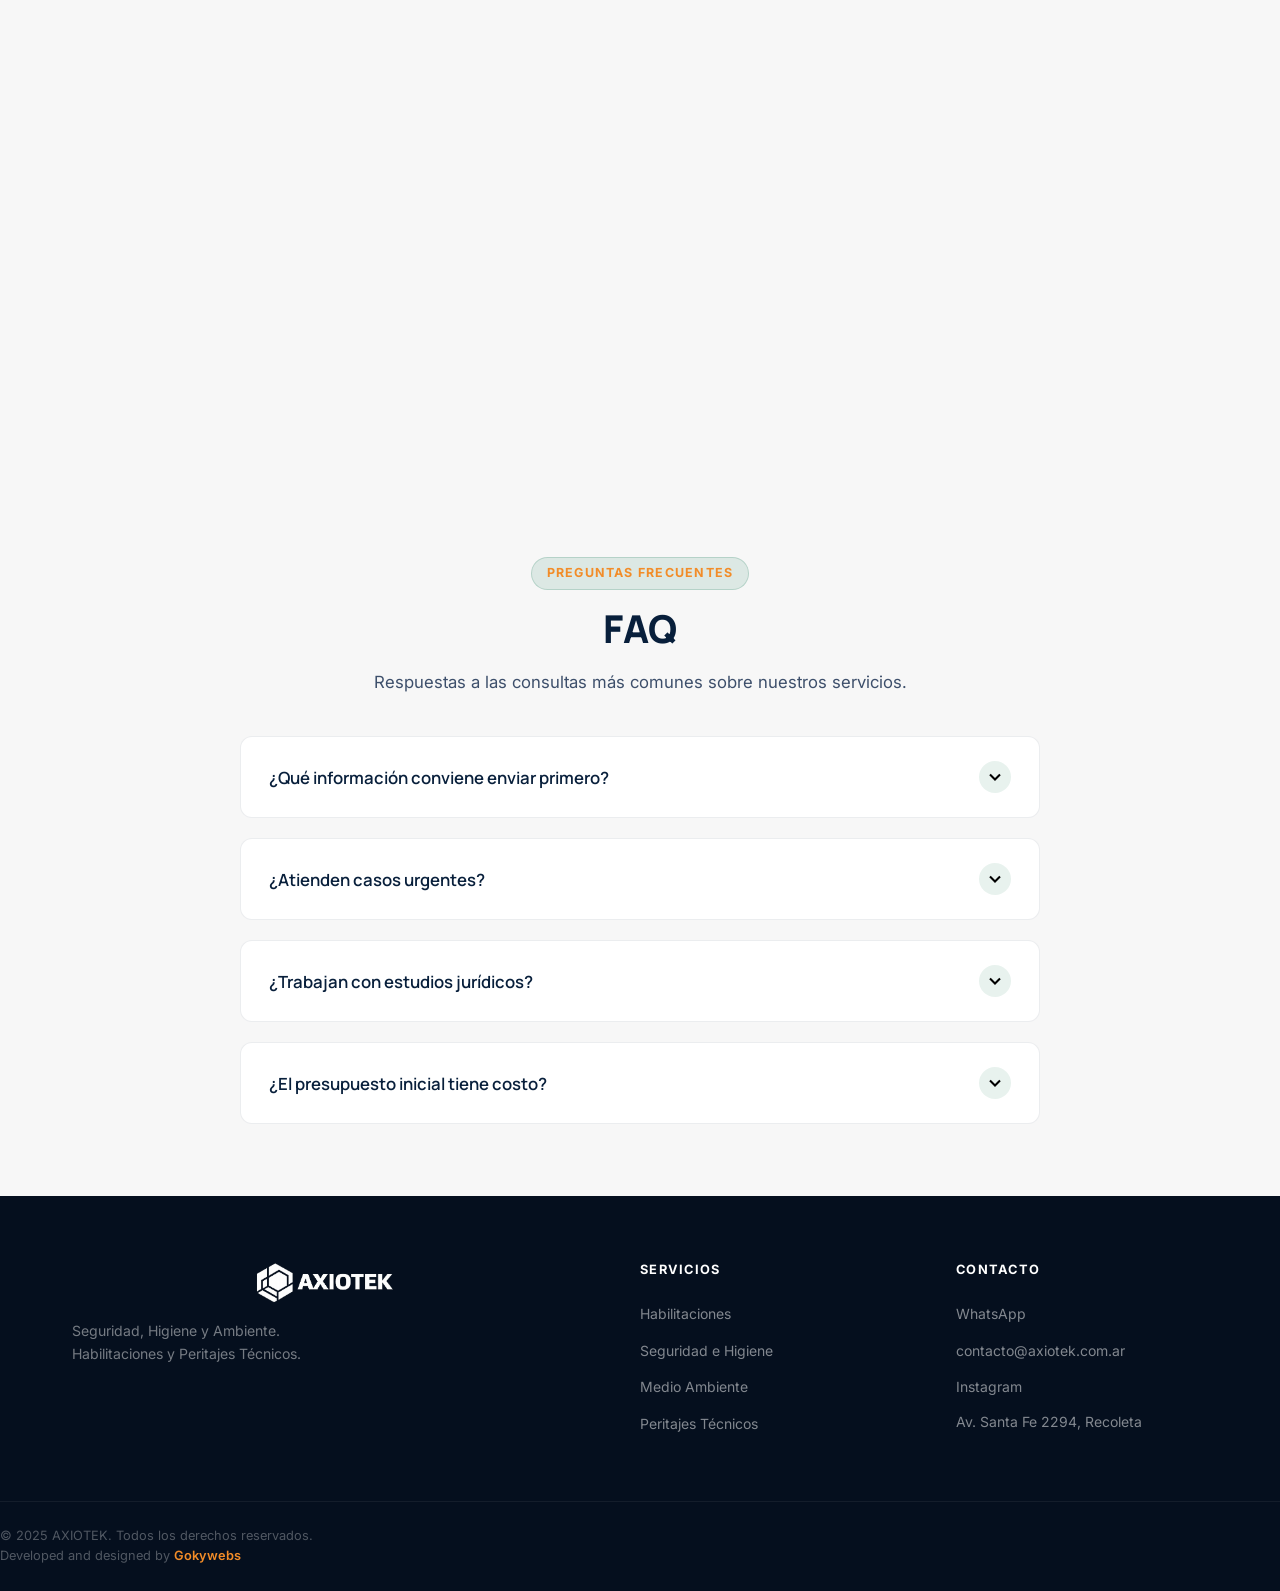
==== commit 10052a28: "terminada" ====
--- a/index.html
+++ b/index.html
@@ -14,8 +14,8 @@
   <link rel="canonical" href="https://www.axiotek.com.ar/">
 
   <!-- ===== FAVICON ===== -->
-  <link rel="icon" type="image/jpeg" href="images/logo2.jpeg">
-  <link rel="apple-touch-icon" href="images/logo2.jpeg">
+  <link rel="icon" type="image/png" href="images/favicon.png">
+  <link rel="apple-touch-icon" href="images/favicon.png">
 
   <!-- ===== OPEN GRAPH (Facebook, WhatsApp, LinkedIn) ===== -->
   <meta property="og:type" content="website">
@@ -104,16 +104,12 @@
   <header class="nav" id="nav">
     <div class="nav__container">
       <a href="/" class="nav__logo" aria-label="AXIOTEK inicio">
-        <img src="images/logo2.jpeg" alt="AXIOTEK" class="nav__logo-img" height="40">
-        <div class="nav__logo-text-wrapper">
-          <span class="nav__logo-brand">AXIOTEK</span>
-          <span class="nav__logo-tagline">Seguridad, Higiene y Ambiente</span>
-        </div>
+        <img src="images/logo.png" alt="AXIOTEK" class="nav__logo-img" height="40">
       </a>
       <nav aria-label="Principal">
         <ul class="nav__links" id="nav-menu" role="list">
           <li><a href="#soluciones" class="nav__link">Servicios</a></li>
-          <li><a href="#proceso" class="nav__link">Proceso</a></li>
+          <li><a href="#proceso" class="nav__link">¿Cómo trabajamos?</a></li>
           <li><a href="#contacto" class="nav__link">Contacto</a></li>
                     <li><a href="#faq" class="nav__link">FAQ</a></li>
         </ul>
@@ -130,8 +126,8 @@
     <section class="hero" id="inicio">
       <div class="ticker">
         <div class="ticker__track">
-          <span>♦&nbsp;&nbsp;&nbsp;&nbsp;&nbsp;&nbsp;SEGURIDAD E HIGIENE &nbsp;&nbsp;&nbsp;&nbsp;&nbsp;&nbsp;♦&nbsp;&nbsp;&nbsp;&nbsp;&nbsp;&nbsp;INSPECCIONES EN CABA &nbsp;&nbsp;&nbsp;&nbsp;&nbsp;&nbsp;♦&nbsp;&nbsp;&nbsp;&nbsp;&nbsp;&nbsp;LEVANTAMIENTO DE CLAUSURAS &nbsp;&nbsp;&nbsp;&nbsp;&nbsp;&nbsp;♦&nbsp;&nbsp;&nbsp;&nbsp;&nbsp;&nbsp;ATENCIÓN 24HS POR CLAUSURAS Y PERITAJES TÉCNICOS &nbsp;&nbsp;&nbsp;&nbsp;&nbsp;&nbsp;</span>
-          <span>♦&nbsp;&nbsp;&nbsp;&nbsp;&nbsp;&nbsp;SEGURIDAD E HIGIENE &nbsp;&nbsp;&nbsp;&nbsp;&nbsp;&nbsp;♦&nbsp;&nbsp;&nbsp;&nbsp;&nbsp;&nbsp;INSPECCIONES EN CABA &nbsp;&nbsp;&nbsp;&nbsp;&nbsp;&nbsp;♦&nbsp;&nbsp;&nbsp;&nbsp;&nbsp;&nbsp;LEVANTAMIENTO DE CLAUSURAS &nbsp;&nbsp;&nbsp;&nbsp;&nbsp;&nbsp;♦&nbsp;&nbsp;&nbsp;&nbsp;&nbsp;&nbsp;ATENCIÓN 24HS POR CLAUSURAS Y PERITAJES TÉCNICOS &nbsp;&nbsp;&nbsp;&nbsp;&nbsp;&nbsp;</span>
+          <span>♦&nbsp;&nbsp;&nbsp;&nbsp;&nbsp;&nbsp;SEGURIDAD E HIGIENE &nbsp;&nbsp;&nbsp;&nbsp;&nbsp;&nbsp;♦&nbsp;&nbsp;&nbsp;&nbsp;&nbsp;&nbsp;INSPECCIONES EN CABA &nbsp;&nbsp;&nbsp;&nbsp;&nbsp;&nbsp;♦&nbsp;&nbsp;&nbsp;&nbsp;&nbsp;&nbsp;LEVANTAMIENTO DE CLAUSURAS &nbsp;&nbsp;&nbsp;&nbsp;&nbsp;&nbsp;♦&nbsp;&nbsp;&nbsp;&nbsp;&nbsp;&nbsp;ATENCIÓN 24 HS POR INSPECCIONES Y PERITAJES TÉCNICOS &nbsp;&nbsp;&nbsp;&nbsp;&nbsp;&nbsp;</span>
+          <span>♦&nbsp;&nbsp;&nbsp;&nbsp;&nbsp;&nbsp;SEGURIDAD E HIGIENE &nbsp;&nbsp;&nbsp;&nbsp;&nbsp;&nbsp;♦&nbsp;&nbsp;&nbsp;&nbsp;&nbsp;&nbsp;INSPECCIONES EN CABA &nbsp;&nbsp;&nbsp;&nbsp;&nbsp;&nbsp;♦&nbsp;&nbsp;&nbsp;&nbsp;&nbsp;&nbsp;LEVANTAMIENTO DE CLAUSURAS &nbsp;&nbsp;&nbsp;&nbsp;&nbsp;&nbsp;♦&nbsp;&nbsp;&nbsp;&nbsp;&nbsp;&nbsp;ATENCIÓN 24 HS POR INSPECCIONES Y PERITAJES TÉCNICOS &nbsp;&nbsp;&nbsp;&nbsp;&nbsp;&nbsp;</span>
         </div>
       </div>
       <div class="hero__bg" aria-hidden="true">
@@ -147,16 +143,16 @@
           <h1 class="hero__title">
             <span class="hero__title-line">Seguridad, Higiene y Ambiente, Habilitaciones y Peritajes Técnicos.</span>
           </h1>
-          <p class="hero__subtitle">Abogados, Arquitectos e Ingenieros Matriculados con más de 15 años de experiencia profesional.</p>
+          <p class="hero__subtitle">Equipo interdisciplinario de abogados, arquitectos e ingenieros matriculados con más de 15 años de experiencia.</p>
           <div class="hero__actions">
             <a href="#contacto" class="btn-primary">SOLICITAR PRESUPUESTO</a>
-            <a href="https://wa.me/5491164591759" target="_blank" rel="noopener noreferrer" class="btn-ghost">WhatsApp directo</a>
+            <a href="https://wa.me/5491176551042" target="_blank" rel="noopener noreferrer" class="btn-ghost">WhatsApp directo</a>
           </div>
           <div class="hero__trust">
-            <div class="trust-item">Seguridad e Higiene como área principal</div>
-            <div class="trust-item">Más de 15 años de experiencia profesional</div>
-            <div class="trust-item">Abogados, Arquitectos e Ingenieros Matriculados</div>
-            <div class="trust-item">Seguimiento ante organismos</div>
+            <a href="images/Presentación-Institucional-AxioTek.pdf" download class="btn-ghost" style="display:inline-flex;align-items:center;gap:0.5rem;">
+              <svg width="18" height="18" viewBox="0 0 24 24" fill="none" stroke="currentColor" stroke-width="2"><path d="M21 15v4a2 2 0 01-2 2H5a2 2 0 01-2-2v-4"/><polyline points="7 10 12 15 17 10"/><line x1="12" y1="15" x2="12" y2="3"/></svg>
+              Descargar brochure
+            </a>
           </div>
         </div>
         <div class="hero__visual" data-animate aria-hidden="true">
@@ -165,7 +161,7 @@
               <img src="https://images.unsplash.com/photo-1581092335397-9583eb92d232?auto=format&fit=crop&w=1200&q=82" alt="Seguridad e Higiene" class="hero__info-card-img">
               <div class="hero__info-card-overlay">
                 <h3 class="hero__info-card-title">Seguridad e Higiene para empresas, comercios, industrias y obras.</h3>
-                <p class="hero__info-card-subtitle">Documentación técnica, prevención, ART, inspecciones y cumplimiento normativo.</p>
+                <p class="hero__info-card-subtitle">Documentación técnica, prevención, ART, inspecciones y requisitos reglamentarios.</p>
               </div>
             </div>
             <div class="hero__info-grid">
@@ -200,7 +196,7 @@
         <div class="section-header" data-animate>
           <span class="eyebrow-tag">Servicios principales</span>
           <h2>Soluciones principales</h2>
-          <p>Cobertura técnica completa para todos los requerimientos normativos de tu empresa o local en CABA.</p>
+          <p>Cobertura técnica integral para todas las gestiones y requisitos según la actividad de tu empresa o local en CABA.</p>
         </div>
         <div class="services-grid" data-animate>
 
@@ -231,7 +227,34 @@
               </div>
             </div>
           </div>
-                    <div class="service-card is-open">
+          <div class="service-card is-open">
+            <div class="service-card__header" aria-expanded="true">
+              <div class="service-card__bg" style="background-image: url('./images/seguridad.png')"></div>
+              <div class="service-card__overlay"></div>
+              <div class="service-card__icon" aria-hidden="true">
+                <svg width="28" height="28" viewBox="0 0 24 24" fill="none" stroke="currentColor" stroke-width="1.5"><path d="M12 22s8-4 8-10V5l-8-3-8 3v7c0 6 8 10 8 10z"/></svg>
+              </div>
+              <h3>Seguridad e Higiene</h3>
+              <span class="service-card__chevron" aria-hidden="true">
+                <svg width="20" height="20" viewBox="0 0 24 24" fill="none" stroke="currentColor" stroke-width="2.5"><polyline points="6 9 12 15 18 9"/></svg>
+              </span>
+            </div>
+            <div class="service-card__body">
+              <div class="service-card__body-inner">
+                <ul class="service-list" role="list">
+                  <li>Supervisores HSE para el cumplimiento de horas profesionales según el Decreto 1338/96 (Industria) y Decreto 911/96 (Construcción)</li>
+                  <li>Sistema de Autoprotección (Ley 5920 – CABA)</li>
+                  <li>Planos de Evacuación</li>
+                  <li>Estudios y Evaluación de Riesgos Eléctricos</li>
+                  <li>Simulacros de Evacuación y el Uso de Extintores</li>
+                  <li>Evaluación ergonómica de puestos de trabajo (REBA y RULA)</li>
+                </ul>
+                <a href="#contacto" class="service-card__cta">Consultar →</a>
+              </div>
+            </div>
+          </div>
+
+          <div class="service-card is-open">
             <div class="service-card__header" aria-expanded="true">
               <div class="service-card__bg" style="background-image: url('./images/medioambiente.png')"></div>
               <div class="service-card__overlay"></div>
@@ -261,33 +284,6 @@
 
           <div class="service-card is-open">
             <div class="service-card__header" aria-expanded="true">
-              <div class="service-card__bg" style="background-image: url('./images/seguridad.png')"></div>
-              <div class="service-card__overlay"></div>
-              <div class="service-card__icon" aria-hidden="true">
-                <svg width="28" height="28" viewBox="0 0 24 24" fill="none" stroke="currentColor" stroke-width="1.5"><path d="M12 22s8-4 8-10V5l-8-3-8 3v7c0 6 8 10 8 10z"/></svg>
-              </div>
-              <h3>Seguridad e Higiene</h3>
-              <span class="service-card__chevron" aria-hidden="true">
-                <svg width="20" height="20" viewBox="0 0 24 24" fill="none" stroke="currentColor" stroke-width="2.5"><polyline points="6 9 12 15 18 9"/></svg>
-              </span>
-            </div>
-            <div class="service-card__body">
-              <div class="service-card__body-inner">
-                <ul class="service-list" role="list">
-                  <li>Supervisores HSE — Decreto 1338/96 (Industria) y Decreto 911/96 (Construcción)</li>
-                  <li>Sistema de Autoprotección (Ley 5920 – CABA)</li>
-                  <li>Planos de Evacuación</li>
-                  <li>Estudios y Evaluación de Riesgos Eléctricos</li>
-                  <li>Simulacros de Evacuación y Uso de Extintores</li>
-                  <li>Evaluación ergonómica de puestos de trabajo (REBA y RULA) y EPP</li>
-                </ul>
-                <a href="#contacto" class="service-card__cta">Consultar →</a>
-              </div>
-            </div>
-          </div>
-
-          <div class="service-card is-open">
-            <div class="service-card__header" aria-expanded="true">
               <div class="service-card__bg" style="background-image: url('./images/mediciones.png')"></div>
               <div class="service-card__overlay"></div>
               <div class="service-card__icon" aria-hidden="true">
@@ -335,7 +331,7 @@
             </div>
             <h3>Proyectos y Obras</h3>
             <ul class="comp-list" role="list">
-              <li>Planos de Ventilación Mecánica y Aire Acondicionado</li>
+              <li>Planos de Ventilación Mecánica y de Aire Acondicionado</li>
               <li>Planos de Instalaciones Electromecánicas</li>
               <li>Planos de Instalaciones Eléctricas</li>
               <li>Sistemas Contra Incendio</li>
@@ -349,7 +345,7 @@
             <div class="comp-card__icon" aria-hidden="true">
               <svg width="28" height="28" viewBox="0 0 24 24" fill="none" stroke="currentColor" stroke-width="1.5"><circle cx="11" cy="11" r="8"/><line x1="21" y1="21" x2="16.65" y2="16.65"/></svg>
             </div>
-            <h3>Peritajes Técnicos</h3>
+            <h3>Peritajes Técnicos e Informes de Parte</h3>
             <ul class="comp-list" role="list">
               <li>Informes para ART y Estudios Jurídicos</li>
               <li>Peritajes Electromecánicos</li>
@@ -369,7 +365,7 @@
             <ul class="comp-list" role="list">
               <li>Supervisión de la correcta manipulación de alimentos</li>
               <li>Verificación de temperaturas en cámaras, freezers y heladeras</li>
-              <li>Informe final con resultados, desvíos detectados y plan de mejoras</li>
+              <li>Elaboración y entrega de un informe final con resultados, desvíos detectados y plan de mejoras</li>
               <li>Auditorías de Buenas Prácticas de Manufactura (BPM)</li>
             </ul>
           </div>
@@ -378,10 +374,10 @@
       </div>
     </section>
 
-    <section class="proceso" id="proceso" style="background-image: url('images/fondo.png')">
+    <section class="proceso" id="proceso" style="background-image: url('images/fondopropuesta.png')">
       <div class="container">
         <div class="section-header" data-animate>
-          <span class="eyebrow-tag">Proceso</span>
+          <span class="eyebrow-tag">¿Cómo trabajamos?</span>
           <p style="color: white;">Un proceso claro, eficiente y orientado a resultados concretos.</p>
         </div>
         <div class="proceso__steps" data-animate>
@@ -393,7 +389,7 @@
               <svg width="28" height="28" viewBox="0 0 24 24" fill="none" stroke="currentColor" stroke-width="1.5"><path d="M21 15a2 2 0 01-2 2H7l-4 4V5a2 2 0 012-2h14a2 2 0 012 2z"/></svg>
             </div>
             <h3>Asesoramiento Inicial</h3>
-            <p>Evaluación del caso y envío de presupuesto inmediato sin cargo.</p>
+            <p>Evaluación del caso y envío de presupuesto inmediato.</p>
           </div>
 
           <div class="step">
@@ -403,7 +399,7 @@
               <svg width="28" height="28" viewBox="0 0 24 24" fill="none" stroke="currentColor" stroke-width="1.5"><path d="M9 11l3 3L22 4"/><path d="M21 12v7a2 2 0 01-2 2H5a2 2 0 01-2-2V5a2 2 0 012-2h11"/></svg>
             </div>
             <h3>Relevamiento Técnico</h3>
-            <p>Inspección in situ y confección de documentación técnica precisa.</p>
+            <p>Inspección in situ y confección de documentación técnica.</p>
           </div>
 
           <div class="step">
@@ -413,7 +409,7 @@
               <svg width="28" height="28" viewBox="0 0 24 24" fill="none" stroke="currentColor" stroke-width="1.5"><path d="M14 2H6a2 2 0 00-2 2v16a2 2 0 002 2h12a2 2 0 002-2V8z"/><polyline points="14 2 14 8 20 8"/><line x1="16" y1="13" x2="8" y2="13"/><line x1="16" y1="17" x2="8" y2="17"/><polyline points="10 9 9 9 8 9"/></svg>
             </div>
             <h3>Gestión del Trámite</h3>
-            <p>Apertura de expediente o presentación de informe con seguimiento ante organismos.</p>
+            <p>Apertura de expediente o presentación de informe, con seguimiento ante organismos.</p>
           </div>
 
           <div class="step">
@@ -422,7 +418,7 @@
               <svg width="28" height="28" viewBox="0 0 24 24" fill="none" stroke="currentColor" stroke-width="1.5"><path d="M22 11.08V12a10 10 0 11-5.93-9.14"/><polyline points="22 4 12 14.01 9 11.01"/></svg>
             </div>
             <h3>Resolución</h3>
-            <p>Entrega de documentación aprobada o informe final, incluyendo QR en caso de habilitaciones.</p>
+            <p>Entrega de documentación aprobada o informe final. Incluye QR en caso de habilitaciones.</p>
           </div>
 
         </div>
@@ -433,7 +429,7 @@
       <div class="container">
         <div class="diferencial__inner" data-animate>
           <div class="diferencial__text">
-            <span class="eyebrow-tag eyebrow-tag--light">Por qué elegirnos</span>
+            <span class="eyebrow-tag eyebrow-tag--light">¿Por qué elegirnos?</span>
             <h2>Experiencia técnica.<br>Respuesta inmediata.</h2>
             <p>Somos el equipo que resuelve lo que otros no pueden. Con más de 15 años operando en CABA, conocemos cada normativa, cada organismo y cada proceso al detalle.</p>
             <a href="#contacto" class="btn btn--cta btn--lg">Hablar con un experto</a>
@@ -454,7 +450,7 @@
               </div>
               <div>
                 <h3>Resolución inmediata</h3>
-                <p>Gestión y respuesta técnica adaptada a cada caso, de forma rápida y eficaz.</p>
+                <p>Gestión y respuesta técnica adaptada a cada caso, de forma rápida.</p>
               </div>
             </div>
             <div class="pillar">
@@ -463,7 +459,7 @@
               </div>
               <div>
                 <h3>Acompañamiento integral</h3>
-                <p>Respuesta a consultas y feedback constante sobre el avance del trámite.</p>
+                <p>Respuesta a consultas del cliente y feedback constante sobre el avance del trámite.</p>
               </div>
             </div>
           </div>
@@ -473,19 +469,25 @@
 
     <section class="contacto" id="contacto">
       <div class="container">
-        <div class="contacto__inner" data-animate>
-          <div class="contacto__info">
+        <div class="contacto__grid" data-animate>
+
+          <!-- Top-left: Textos -->
+          <div class="contacto__header">
             <span class="eyebrow-tag">Presupuesto sin cargo</span>
-            <h2>Analizamos tu caso<br>y respondemos en el día.</h2>
+            <h2>Analizamos tu caso<br>y te respondemos en el día.</h2>
             <p>Contanos tu situación. Nuestros profesionales evaluarán tu caso sin compromiso y te enviarán un presupuesto detallado a la brevedad.</p>
+          </div>
+
+          <!-- Top-right: Botones de contacto -->
+          <div class="contacto__buttons">
             <div class="contact-details">
-              <a href="https://wa.me/5491164591759" target="_blank" rel="noopener" class="contact-item contact-item--cta" aria-label="Contactar por WhatsApp">
+              <a href="https://wa.me/5491176551042" target="_blank" rel="noopener" class="contact-item contact-item--cta" aria-label="Contactar por WhatsApp">
                 <div class="contact-item__icon" aria-hidden="true">
                   <svg width="22" height="22" viewBox="0 0 24 24" fill="currentColor"><path d="M17.472 14.382c-.297-.149-1.758-.867-2.03-.967-.273-.099-.471-.148-.67.15-.197.297-.767.966-.94 1.164-.173.199-.347.223-.644.075-.297-.15-1.255-.463-2.39-1.475-.883-.788-1.48-1.761-1.653-2.059-.173-.297-.018-.458.13-.606.134-.133.298-.347.446-.52.149-.174.198-.298.298-.497.099-.198.05-.371-.025-.52-.075-.149-.669-1.612-.916-2.207-.242-.579-.487-.5-.669-.51-.173-.008-.371-.01-.57-.01-.198 0-.52.074-.792.372-.272.297-1.04 1.016-1.04 2.479 0 1.462 1.065 2.875 1.213 3.074.149.198 2.096 3.2 5.077 4.487.709.306 1.262.489 1.694.625.712.227 1.36.195 1.871.118.571-.085 1.758-.719 2.006-1.413.248-.694.248-1.289.173-1.413-.074-.124-.272-.198-.57-.347m-5.421 7.403h-.004a9.87 9.87 0 01-5.031-1.378l-.361-.214-3.741.982.998-3.648-.235-.374a9.86 9.86 0 01-1.51-5.26c.001-5.45 4.436-9.884 9.888-9.884 2.64 0 5.122 1.03 6.988 2.898a9.825 9.825 0 012.893 6.994c-.003 5.45-4.437 9.884-9.885 9.884m8.413-18.297A11.815 11.815 0 0012.05 0C5.495 0 .16 5.335.157 11.892c0 2.096.547 4.142 1.588 5.945L.057 24l6.305-1.654a11.882 11.882 0 005.683 1.448h.005c6.554 0 11.89-5.335 11.893-11.893a11.821 11.821 0 00-3.48-8.413Z"/></svg>
                 </div>
                 <div>
                   <span class="contact-item__label">WhatsApp</span>
-                  <span class="contact-item__value">+549 11 6459 1759</span>
+                  <span class="contact-item__value">+549 11 7655 1042</span>
                 </div>
               </a>
               <a href="mailto:contacto@axiotek.com.ar" class="contact-item" aria-label="Enviar email">
@@ -503,7 +505,7 @@
                 </div>
                 <div>
                   <span class="contact-item__label">Dirección</span>
-                  <span class="contact-item__value">Av. Santa Fe 2294, PB — Recoleta, CABA</span>
+                  <span class="contact-item__value">Avenida Santa Fe 2294, PB, Recoleta, CABA</span>
                 </div>
               </div>
             </div>
@@ -512,6 +514,8 @@
               @axiotek.arg
             </a>
           </div>
+
+          <!-- Bottom-left: Formulario -->
           <form class="contacto__form" id="contacto-form" novalidate>
             <div class="form-group">
               <label for="nombre" class="form-label">Nombre *</label>
@@ -537,6 +541,12 @@
             </button>
             <p class="form-note">Tu consulta es totalmente confidencial y sin compromiso.</p>
           </form>
+
+          <!-- Bottom-right: Mapa -->
+          <div class="contacto__map">
+            <iframe src="https://www.google.com/maps/embed?pb=!1m18!1m12!1m3!1d6568.694983431007!2d-58.40221192452518!3d-34.595373557057115!2m3!1f0!2f0!3f0!3m2!1i1024!2i768!4f13.1!3m3!1m2!1s0x95bcca96d70fffff%3A0xd0ced15f2503b3fa!2sAv.%20Sta.%20Fe%202294%2C%20C1123AAR%20Cdad.%20Aut%C3%B3noma%20de%20Buenos%20Aires!5e0!3m2!1ses!2sar!4v1780940864495!5m2!1ses!2sar" style="border:0;" allowfullscreen="" loading="lazy" referrerpolicy="no-referrer-when-downgrade"></iframe>
+          </div>
+
         </div>
       </div>
     </section>
@@ -559,7 +569,7 @@
             </button>
             <div class="faq-item__answer">
               <div class="faq-item__answer-inner">
-                <p>Tipo de actividad, dirección, organismo que intervino, si hay intimación o clausura, y fotos o documentación disponible.</p>
+                <p>Indicá tu actividad, dirección del establecimiento, organismo que intervino y compartí fotos, intimaciones, actas o documentación disponible para poder evaluar tu caso.</p>
               </div>
             </div>
           </div>
@@ -573,7 +583,7 @@
             </button>
             <div class="faq-item__answer">
               <div class="faq-item__answer-inner">
-                <p>Sí. La página prioriza WhatsApp para consultas por clausuras, inspecciones e intimaciones que requieren respuesta rápida.</p>
+                <p>Sí. Brindamos atención prioritaria ante inspecciones y peritajes técnicos que requieren una respuesta inmediata.</p>
               </div>
             </div>
           </div>
@@ -587,7 +597,7 @@
             </button>
             <div class="faq-item__answer">
               <div class="faq-item__answer-inner">
-                <p>Sí. El servicio incluye informes y peritajes técnicos para ART, estudios jurídicos y casos que requieren respaldo profesional.</p>
+                <p>Sí. Realizamos peritajes técnicos con informes de parte para estudios jurídicos, ART y procesos civiles y penales.</p>
               </div>
             </div>
           </div>
@@ -601,7 +611,7 @@
             </button>
             <div class="faq-item__answer">
               <div class="faq-item__answer-inner">
-                <p>La propuesta comunica presupuesto sin cargo para evaluar el caso y definir los pasos necesarios.</p>
+                <p>No. Realizamos una evaluación preliminar sin cargo para comprender el alcance del requerimiento y brindar una propuesta acorde a cada caso.</p>
               </div>
             </div>
           </div>
@@ -616,7 +626,7 @@
     <div class="footer__top">
       <div class="container footer__grid">
         <div class="footer__brand">
-          <img src="images/logo2.jpeg" alt="AXIOTEK" class="footer__logo" height="44" onerror="this.style.display='none'; this.nextElementSibling.style.display='block'">
+          <img src="images/logo.png" alt="AXIOTEK" class="footer__logo" height="44" onerror="this.style.display='none'; this.nextElementSibling.style.display='block'">
           <span class="footer__logo-text" style="display:none">AXIOTEK</span>
           <p class="footer__tagline">Seguridad, Higiene y Ambiente.<br>Habilitaciones y Peritajes Técnicos.</p>
         </div>
@@ -632,7 +642,7 @@
         <nav aria-label="Footer empresa">
           <h4>Contacto</h4>
           <ul role="list">
-            <li><a href="https://wa.me/5491164591759" target="_blank" rel="noopener">WhatsApp</a></li>
+            <li><a href="https://wa.me/5491176551042" target="_blank" rel="noopener">WhatsApp</a></li>
             <li><a href="mailto:contacto@axiotek.com.ar">contacto@axiotek.com.ar</a></li>
             <li><a href="https://www.instagram.com/axiotek.arg/" target="_blank" rel="noopener">Instagram</a></li>
             <li><address>Av. Santa Fe 2294, Recoleta</address></li>
--- a/styles.css
+++ b/styles.css
@@ -182,7 +182,7 @@
 .section-header {
     text-align: center;
     max-width: 640px;
-    margin: 0 auto 4rem;
+    margin: 0 auto 2.5rem;
 }
 
 .section-header h2 {
@@ -260,7 +260,6 @@
     height: 70px;
     width: auto;
     object-fit: contain;
-    border-radius: 50%;
 }
 
 .nav__logo-text {
@@ -676,7 +675,7 @@
 /* SOLUCIONES PRINCIPALES */
 
 .soluciones {
-    padding: 7rem 0;
+    padding: 4.5rem 0;
     background: var(--white-soft);
 }
 
@@ -840,7 +839,7 @@
 /* COMPLEMENTARIOS */
 
 .complementarios {
-    padding: 7rem 0;
+    padding: 4.5rem 0;
     background: var(--navy);
     position: relative;
     overflow: hidden;
@@ -968,7 +967,7 @@
 /* PROCESO */
 
 .proceso {
-    padding: 7rem 0;
+    padding: 4.5rem 0;
     background-color: var(--white-soft);
     background-size: cover;
     background-position: center;
@@ -1058,7 +1057,7 @@
 /* DIFERENCIAL */
 
 .diferencial {
-    padding: 7rem 0;
+    padding: 4.5rem 0;
     background: linear-gradient(135deg, #0B2744 0%, var(--navy) 100%);
     position: relative;
     overflow: hidden;
@@ -1155,24 +1154,27 @@
 /* CONTACTO */
 
 .contacto {
-    padding: 7rem 0;
+    padding: 4.5rem 0;
     background: var(--white-soft);
 }
 
-.contacto__inner {
+.contacto__grid {
     display: grid;
-    grid-template-columns: 1fr 1.1fr;
-    gap: 5rem;
+    grid-template-columns: 1fr 1fr;
+    grid-template-rows: auto auto;
+    gap: 2rem 3.5rem;
     align-items: start;
 }
 
-.contacto__info {
-    display: flex;
-    flex-direction: column;
-    gap: 1.5rem;
-}
-
-.contacto__info h2 {
+.contacto__header {
+    grid-column: 1;
+    grid-row: 1;
+    display: flex;
+    flex-direction: column;
+    gap: 1rem;
+}
+
+.contacto__header h2 {
     font-family: var(--h);
     font-size: clamp(1.8rem, 3vw, 2.6rem);
     font-weight: 800;
@@ -1180,10 +1182,35 @@
     line-height: 1.2;
 }
 
-.contacto__info > p {
+.contacto__header > p {
     font-size: 1.05rem;
     color: var(--text-mid);
     line-height: 1.7;
+}
+
+.contacto__buttons {
+    grid-column: 2;
+    grid-row: 1;
+    display: flex;
+    flex-direction: column;
+    gap: 1.5rem;
+}
+
+.contacto__map {
+    grid-column: 2;
+    grid-row: 2;
+    border-radius: var(--radius-lg);
+    overflow: hidden;
+    box-shadow: var(--shadow-md);
+    min-height: 350px;
+}
+
+.contacto__map iframe {
+    width: 100%;
+    height: 100%;
+    min-height: 350px;
+    display: block;
+    border: 0;
 }
 
 .contact-details {
@@ -1270,6 +1297,8 @@
 /* FORM */
 
 .contacto__form {
+    grid-column: 1;
+    grid-row: 2;
     background: var(--white);
     border-radius: var(--radius-lg);
     padding: 2.5rem;
@@ -1336,7 +1365,7 @@
 /* FAQ */
 
 .faq {
-    padding: 7rem 0;
+    padding: 4.5rem 0;
     background: var(--white-soft);
 }
 
@@ -1594,9 +1623,9 @@
         gap: 3.5rem;
     }
 
-    .contacto__inner {
+    .contacto__grid {
         grid-template-columns: 1fr;
-        gap: 3rem;
+        gap: 2rem;
     }
 
     .footer__grid {
@@ -1672,7 +1701,7 @@
     .diferencial,
     .faq,
     .contacto {
-        padding: 5rem 0;
+        padding: 3rem 0;
     }
 
     .services-grid {
@@ -1720,7 +1749,7 @@
     }
 
     .proceso {
-        background-image: url('images/fondocelu.png') !important;
+        background-image: url('images/fondopropuestacelu.png') !important;
     }
 }
 
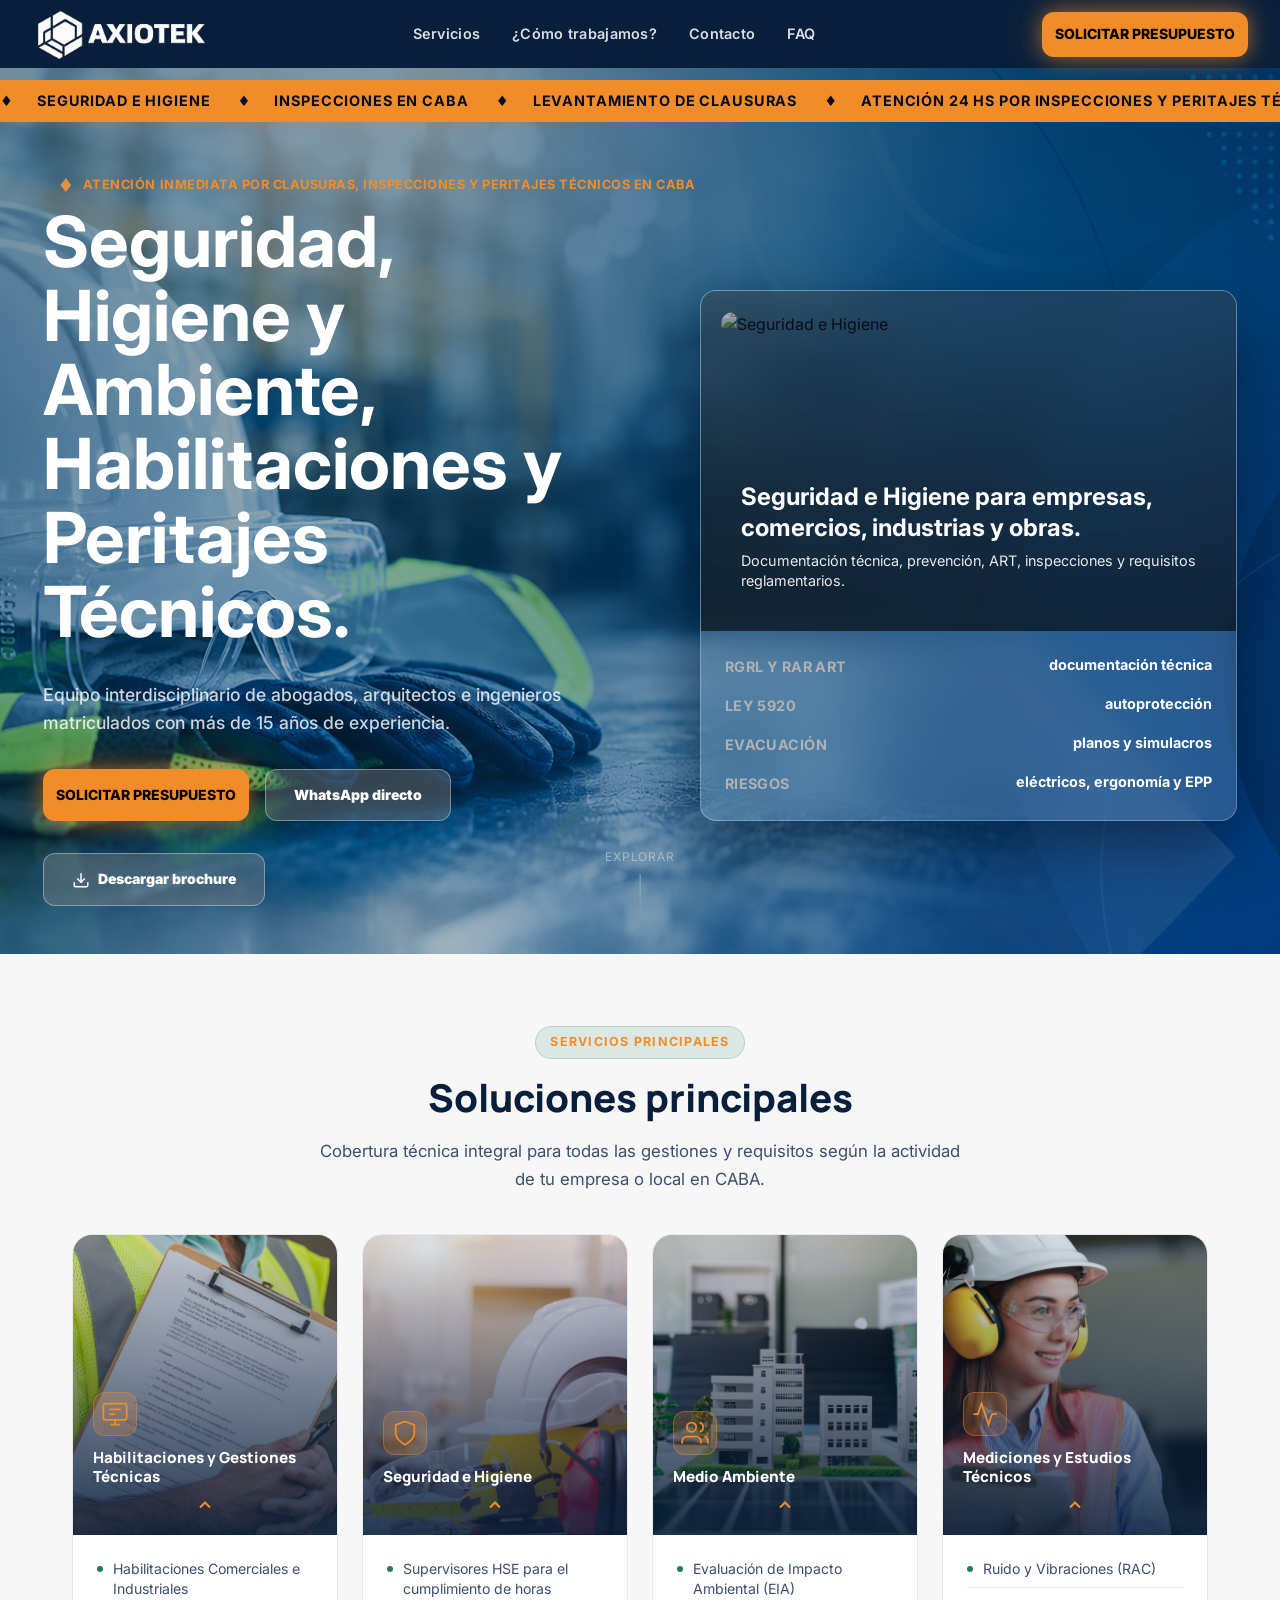
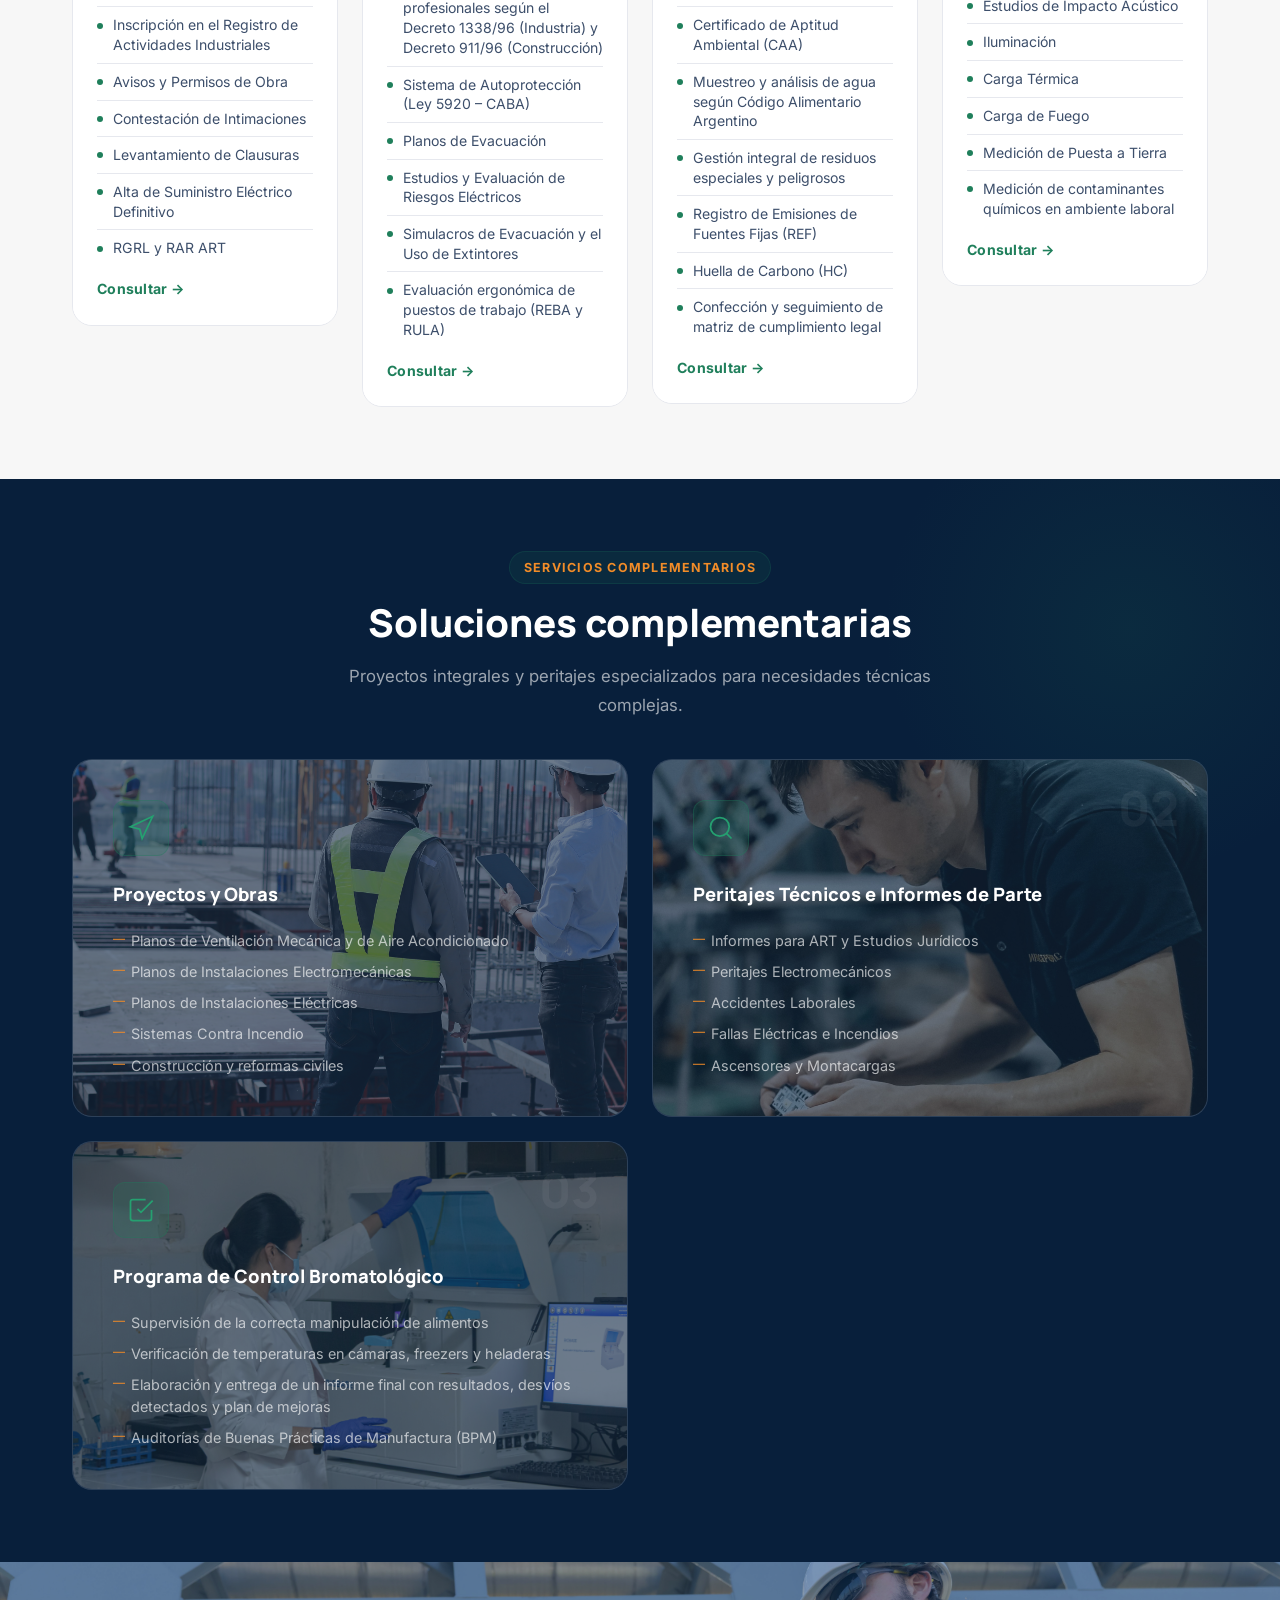
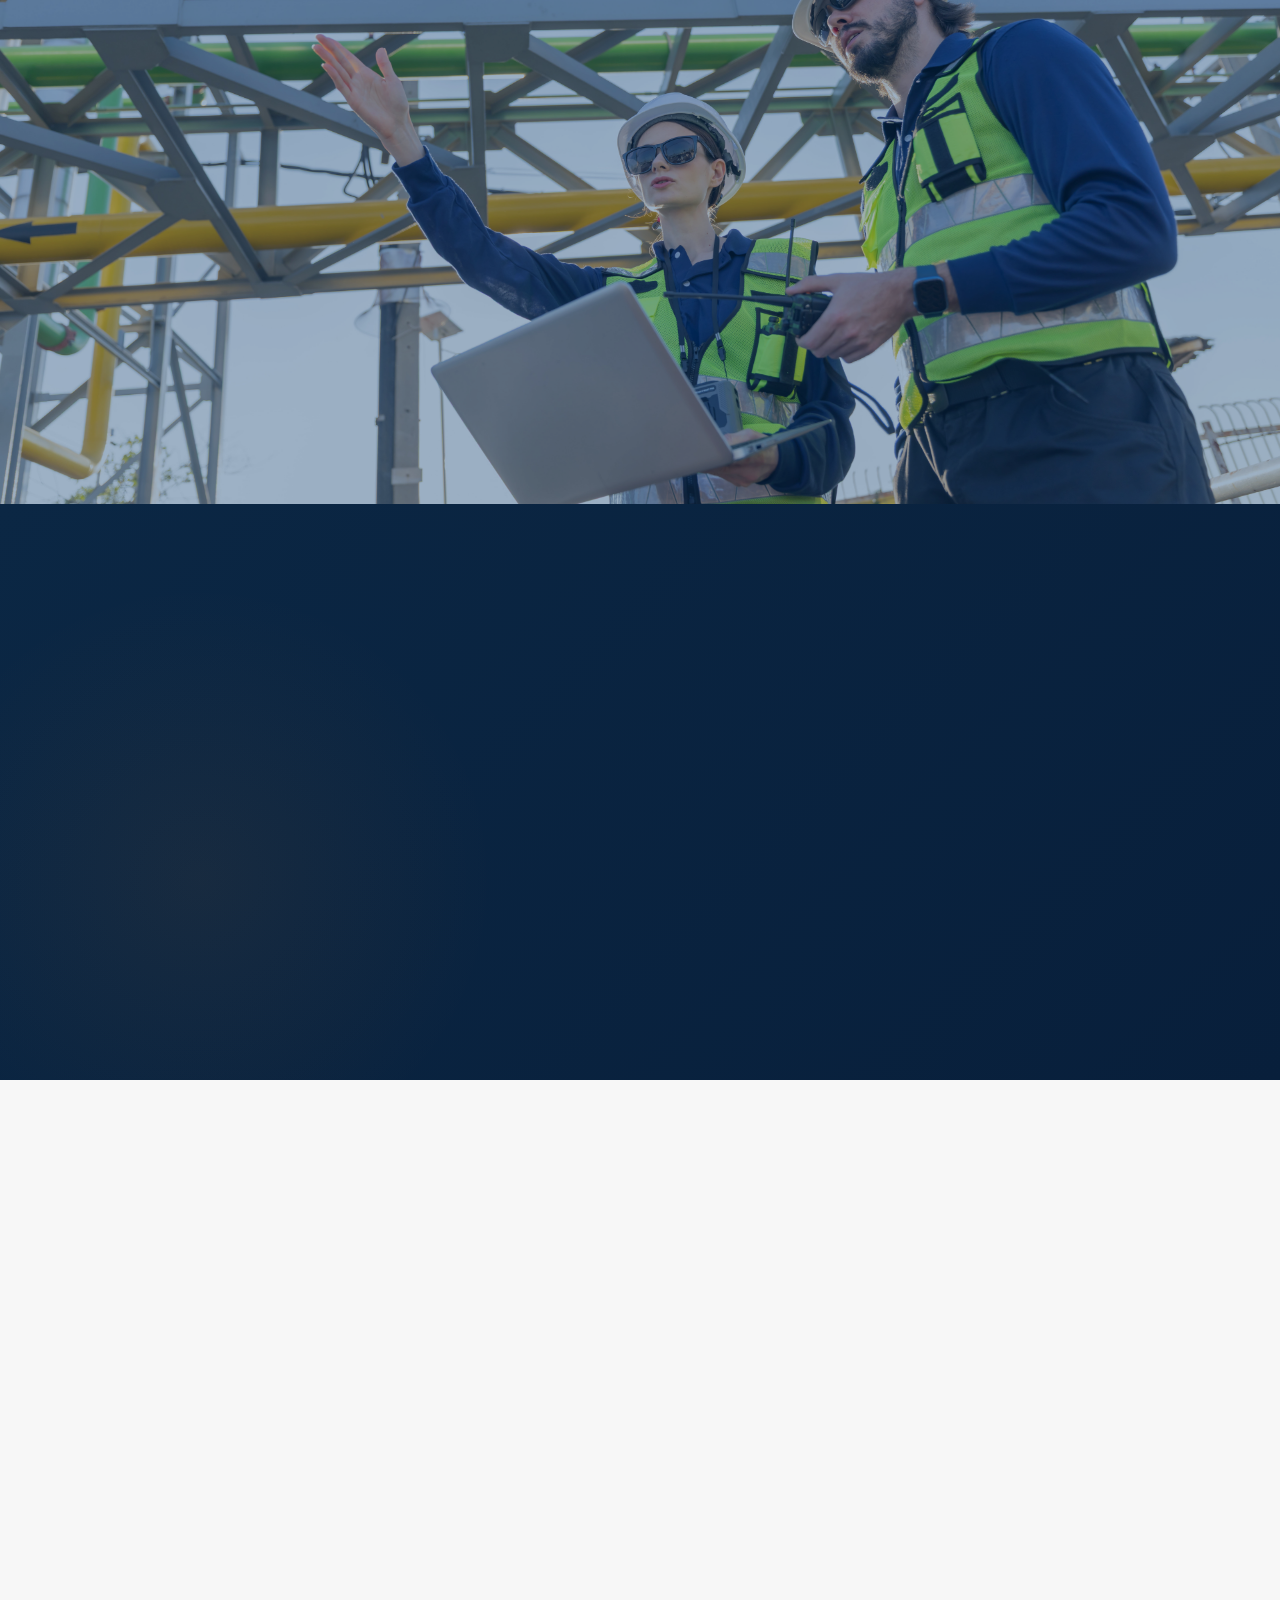
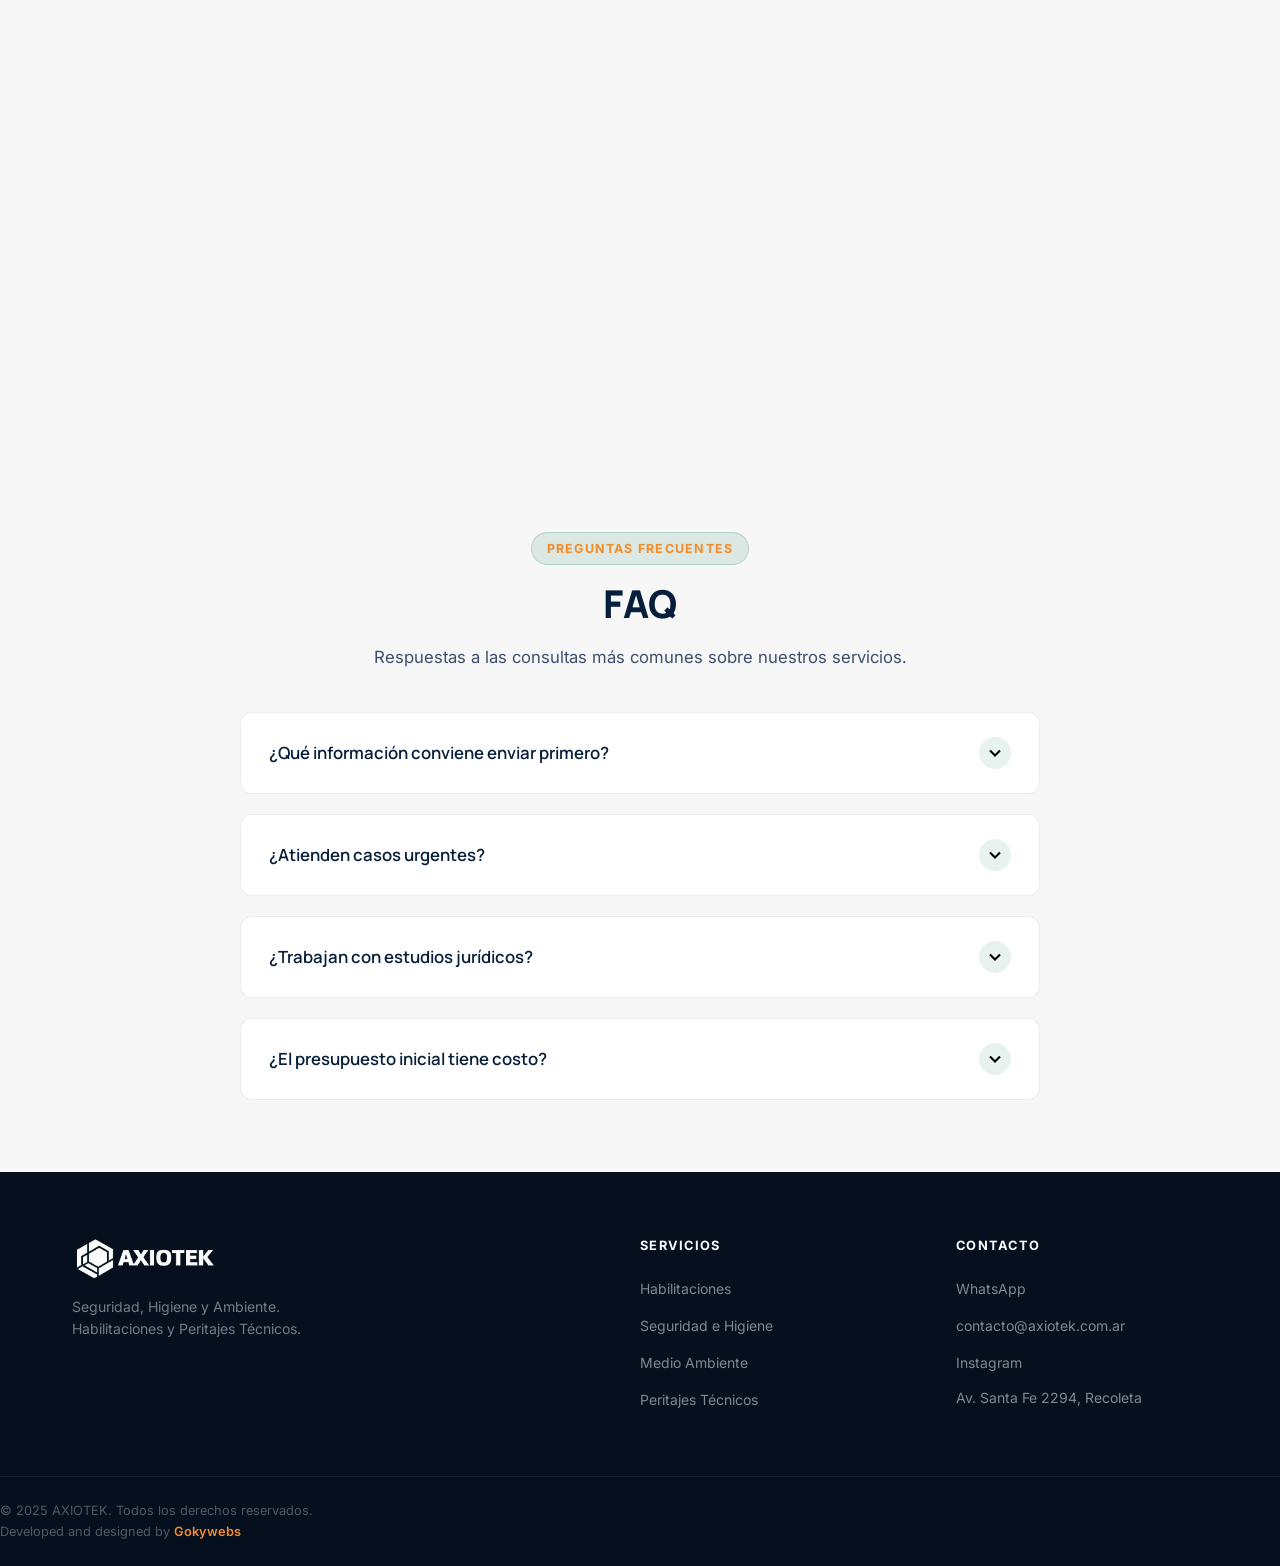
==== commit 278ccc0d: "terminada" ====
--- a/index.html
+++ b/index.html
@@ -509,9 +509,14 @@
                 </div>
               </div>
             </div>
-            <a href="https://www.instagram.com/axiotek.arg/" target="_blank" rel="noopener" class="social-link" aria-label="Instagram de AXIOTEK">
-              <svg width="20" height="20" viewBox="0 0 24 24" fill="none" stroke="currentColor" stroke-width="1.5"><rect x="2" y="2" width="20" height="20" rx="5" ry="5"/><path d="M16 11.37A4 4 0 1112.63 8 4 4 0 0116 11.37z"/><line x1="17.5" y1="6.5" x2="17.51" y2="6.5"/></svg>
-              @axiotek.arg
+            <a href="https://www.instagram.com/axiotek.arg/" target="_blank" rel="noopener" class="contact-item" aria-label="Instagram de AXIOTEK">
+              <div class="contact-item__icon" aria-hidden="true">
+                <svg width="22" height="22" viewBox="0 0 24 24" fill="none" stroke="currentColor" stroke-width="1.5"><rect x="2" y="2" width="20" height="20" rx="5" ry="5"/><path d="M16 11.37A4 4 0 1112.63 8 4 4 0 0116 11.37z"/><line x1="17.5" y1="6.5" x2="17.51" y2="6.5"/></svg>
+              </div>
+              <div>
+                <span class="contact-item__label">Instagram</span>
+                <span class="contact-item__value">@axiotek.arg</span>
+              </div>
             </a>
           </div>
 
--- a/styles.css
+++ b/styles.css
@@ -257,7 +257,7 @@
 }
 
 .nav__logo-img {
-    height: 70px;
+    height: 54px;
     width: auto;
     object-fit: contain;
 }
@@ -1307,6 +1307,7 @@
     display: flex;
     flex-direction: column;
     gap: 1.25rem;
+    margin-top: -5rem;
 }
 
 .form-row {
@@ -1485,6 +1486,7 @@
 .footer__brand {
     display: flex;
     flex-direction: column;
+    align-items: flex-start;
     gap: 1rem;
 }
 
@@ -1492,7 +1494,6 @@
     height: 44px;
     width: auto;
     object-fit: contain;
-    border-radius: 50%;
 }
 
 .footer__logo-text {
@@ -1626,6 +1627,14 @@
     .contacto__grid {
         grid-template-columns: 1fr;
         gap: 2rem;
+    }
+
+    .contacto__header,
+    .contacto__buttons,
+    .contacto__form,
+    .contacto__map {
+        grid-column: 1;
+        grid-row: auto;
     }
 
     .footer__grid {
@@ -1802,6 +1811,7 @@
 
     .contacto__form {
         padding: 1.5rem;
+        margin-top: 0;
     }
 
     .step {
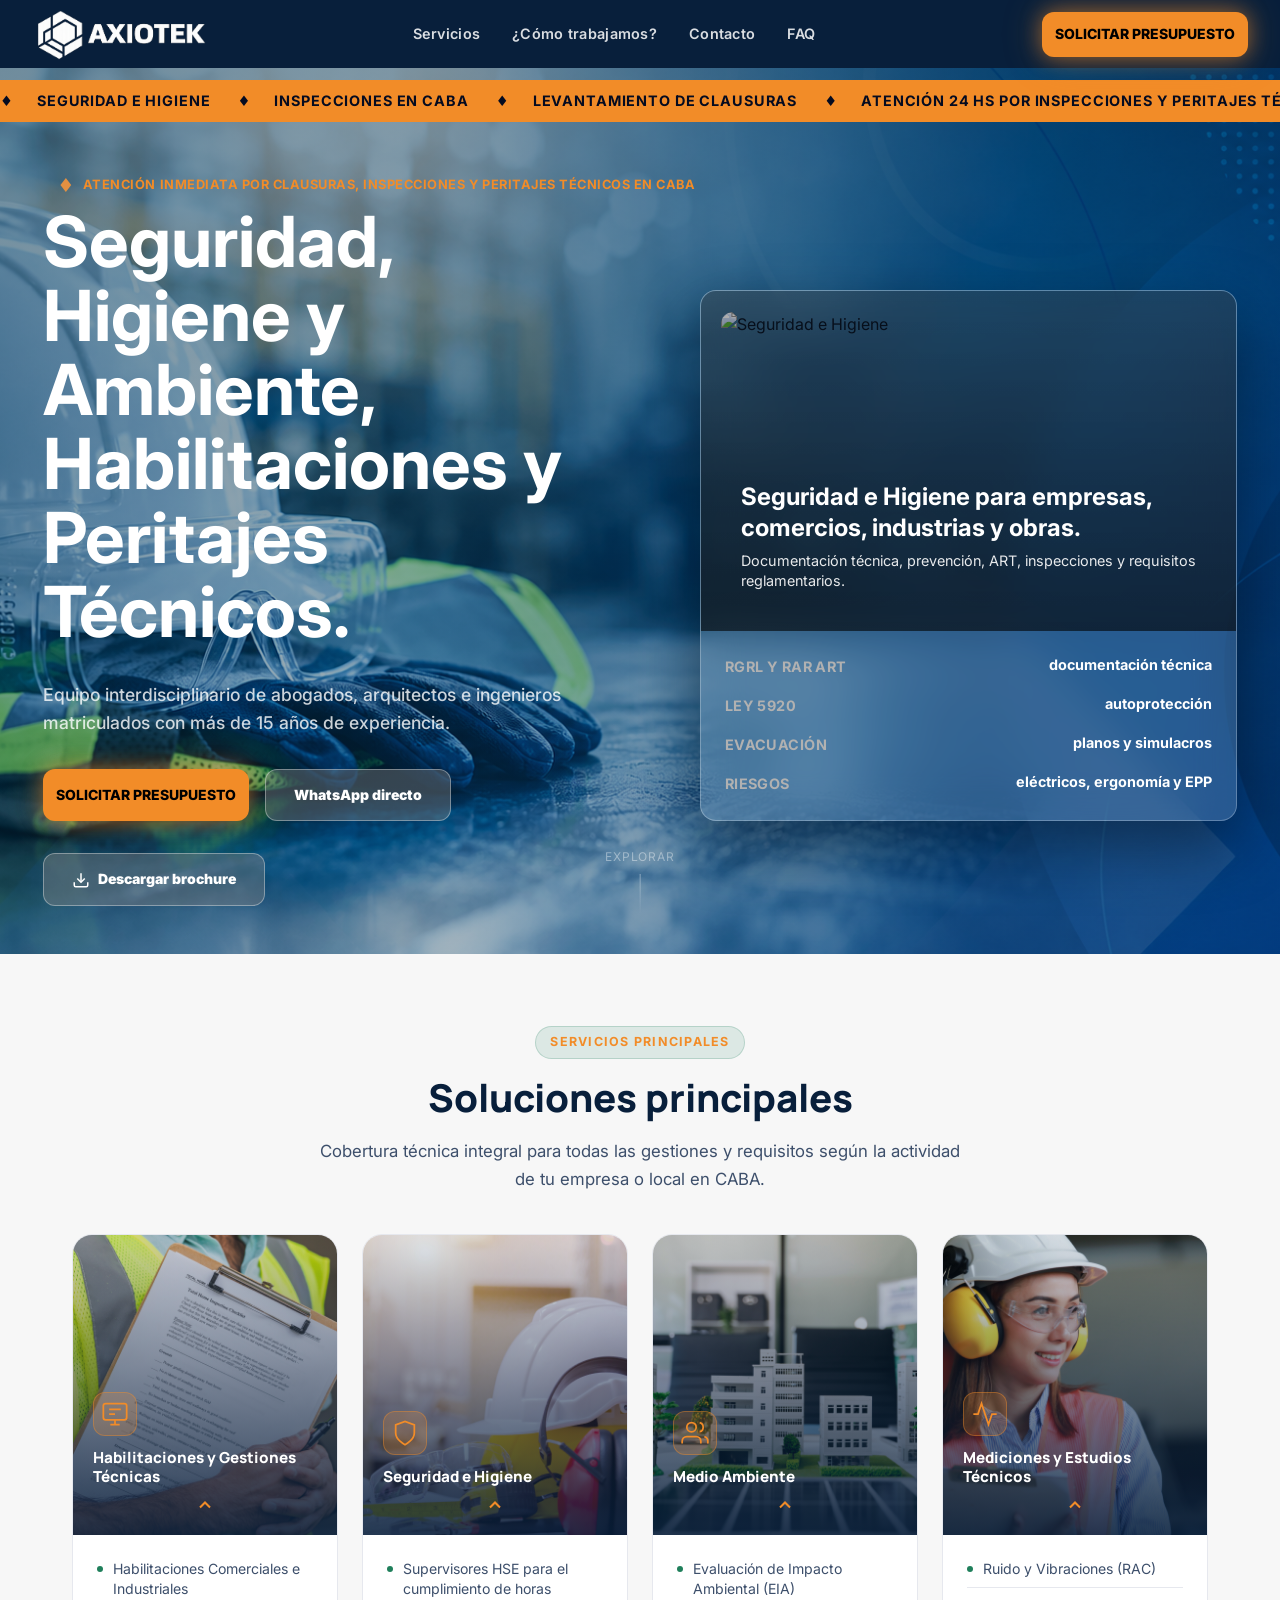
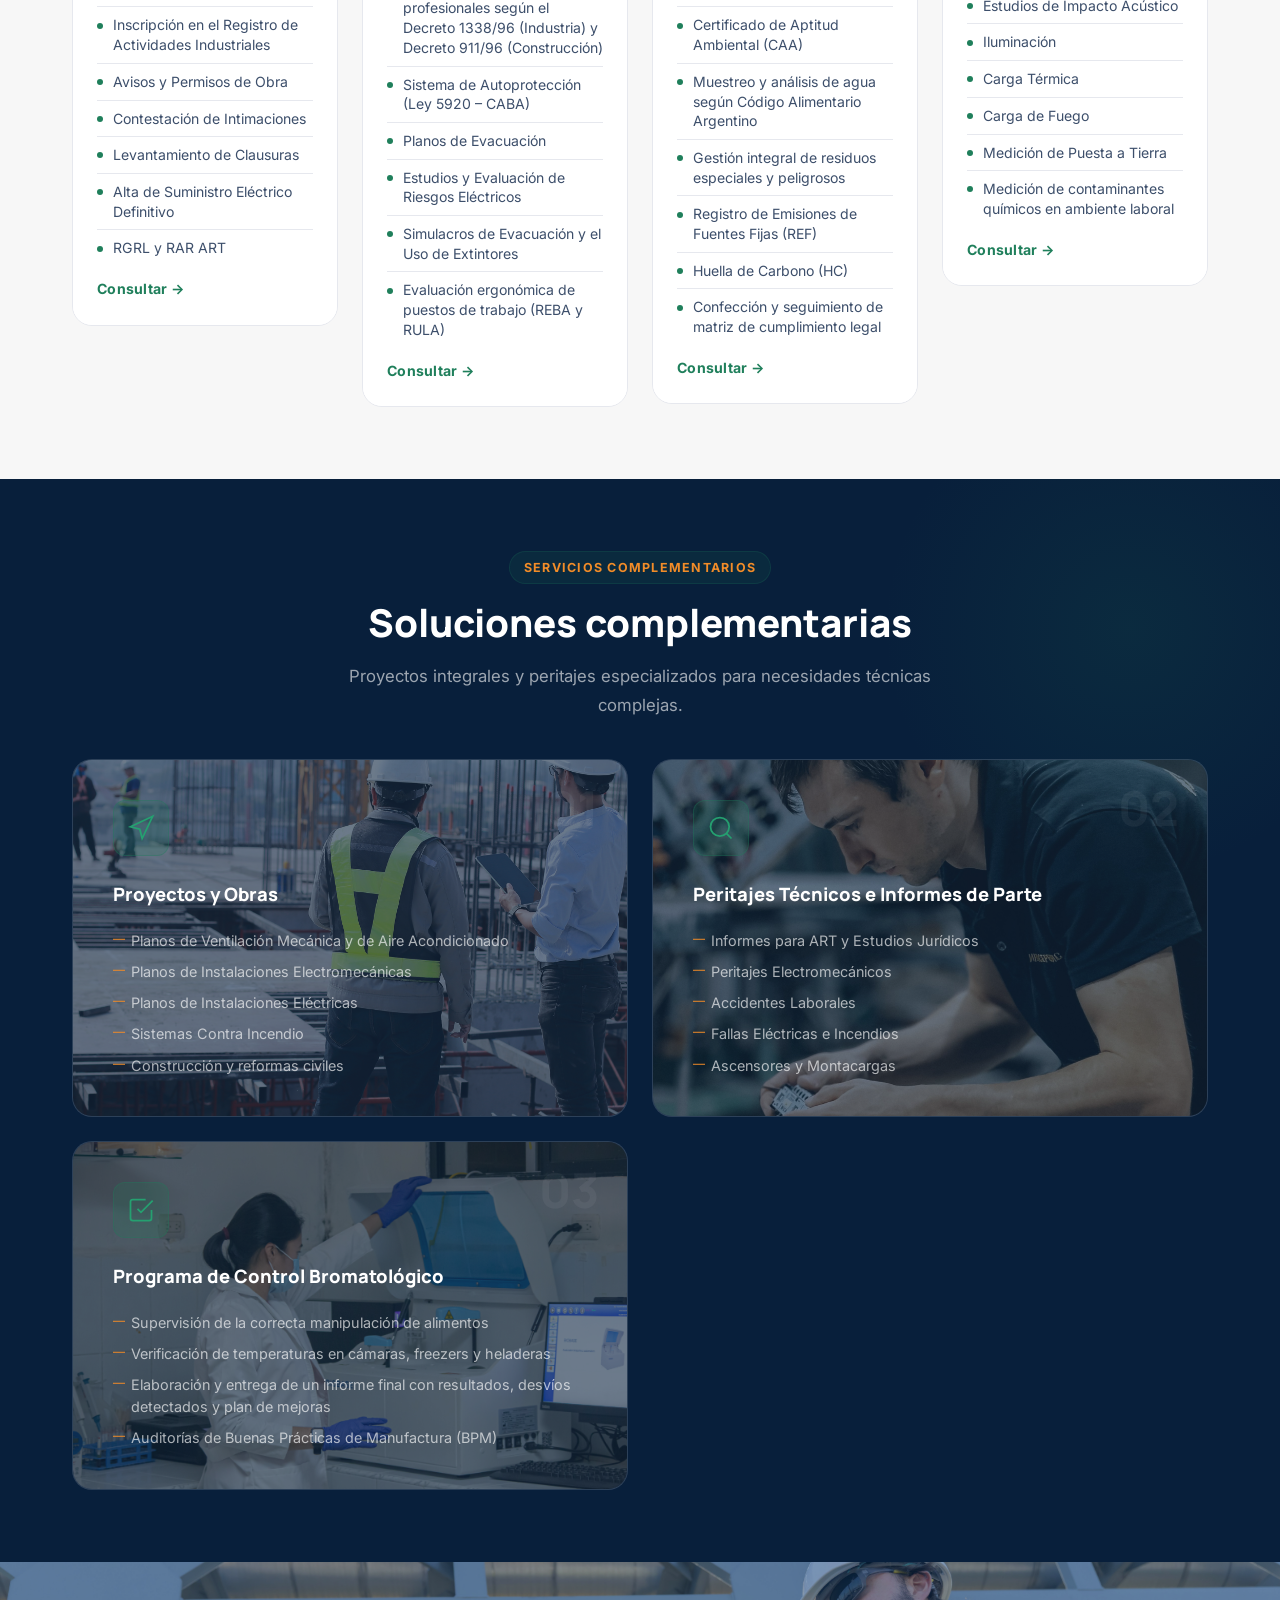
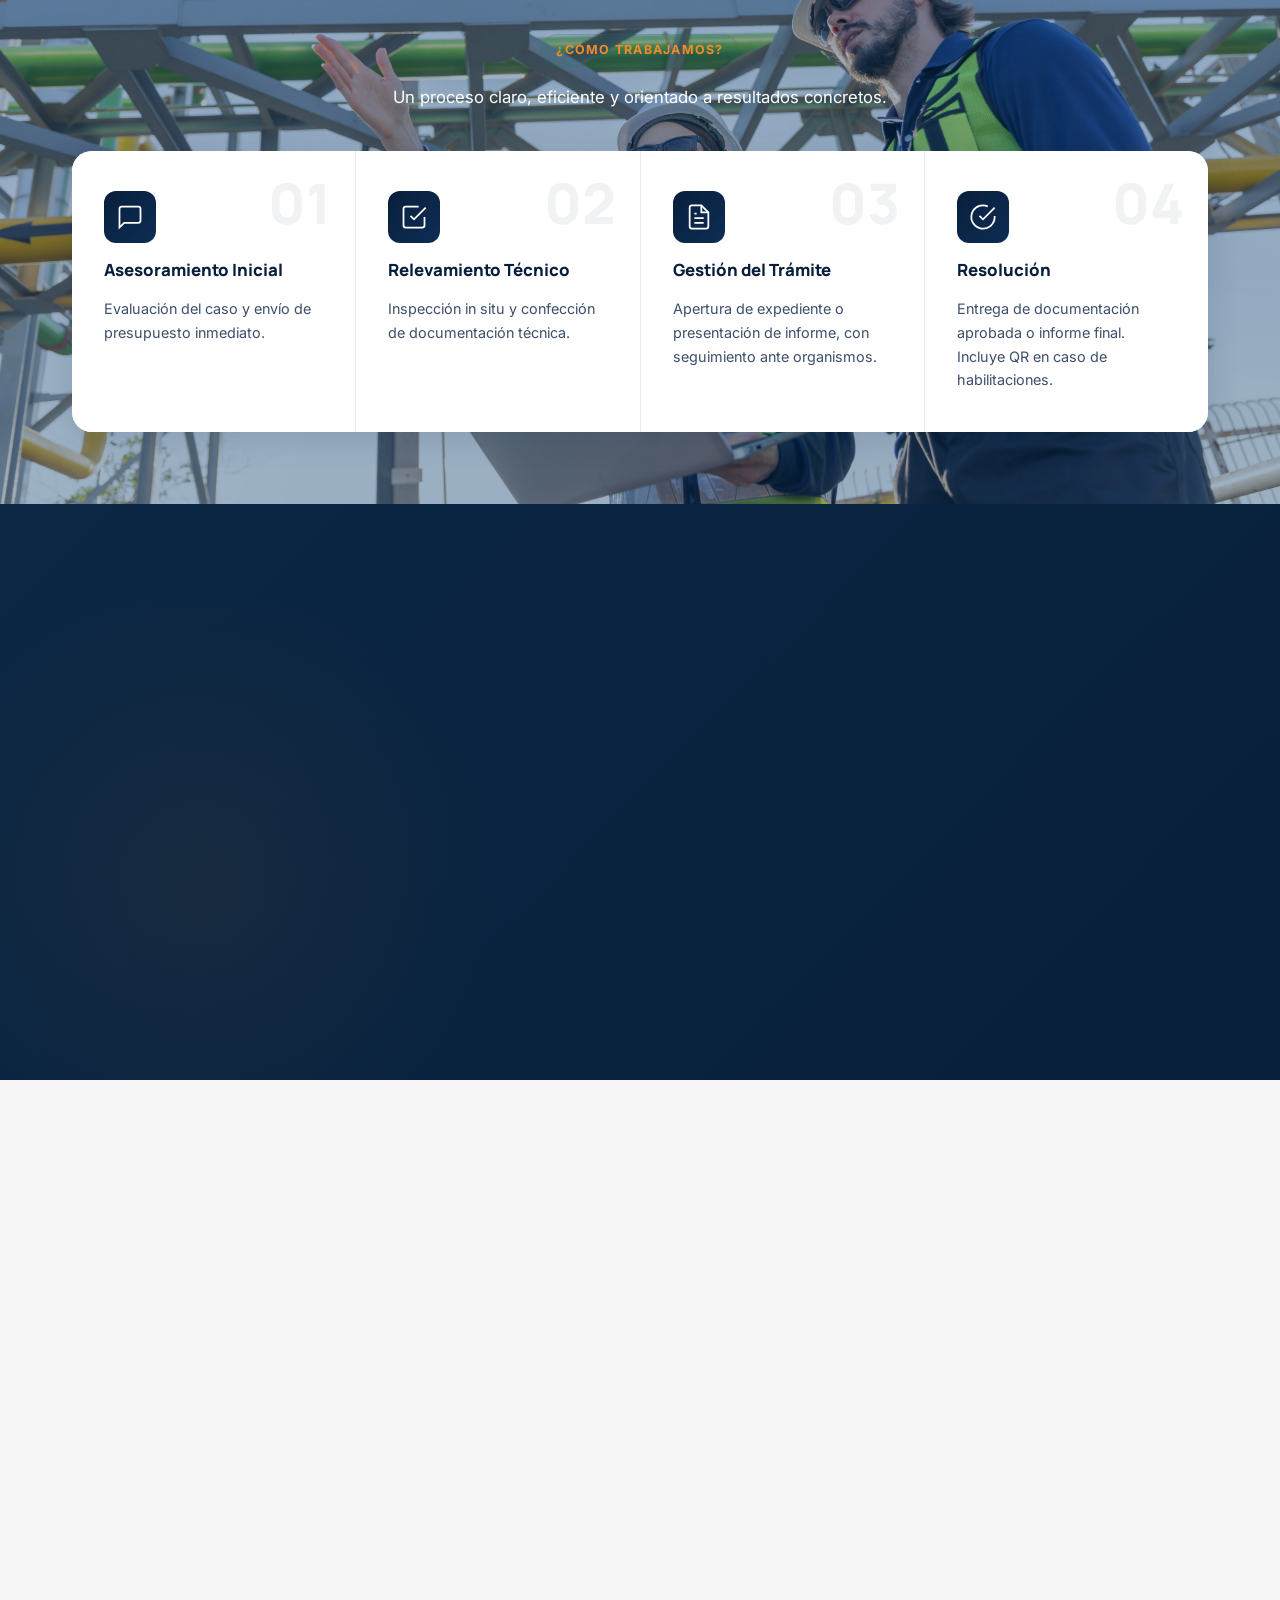
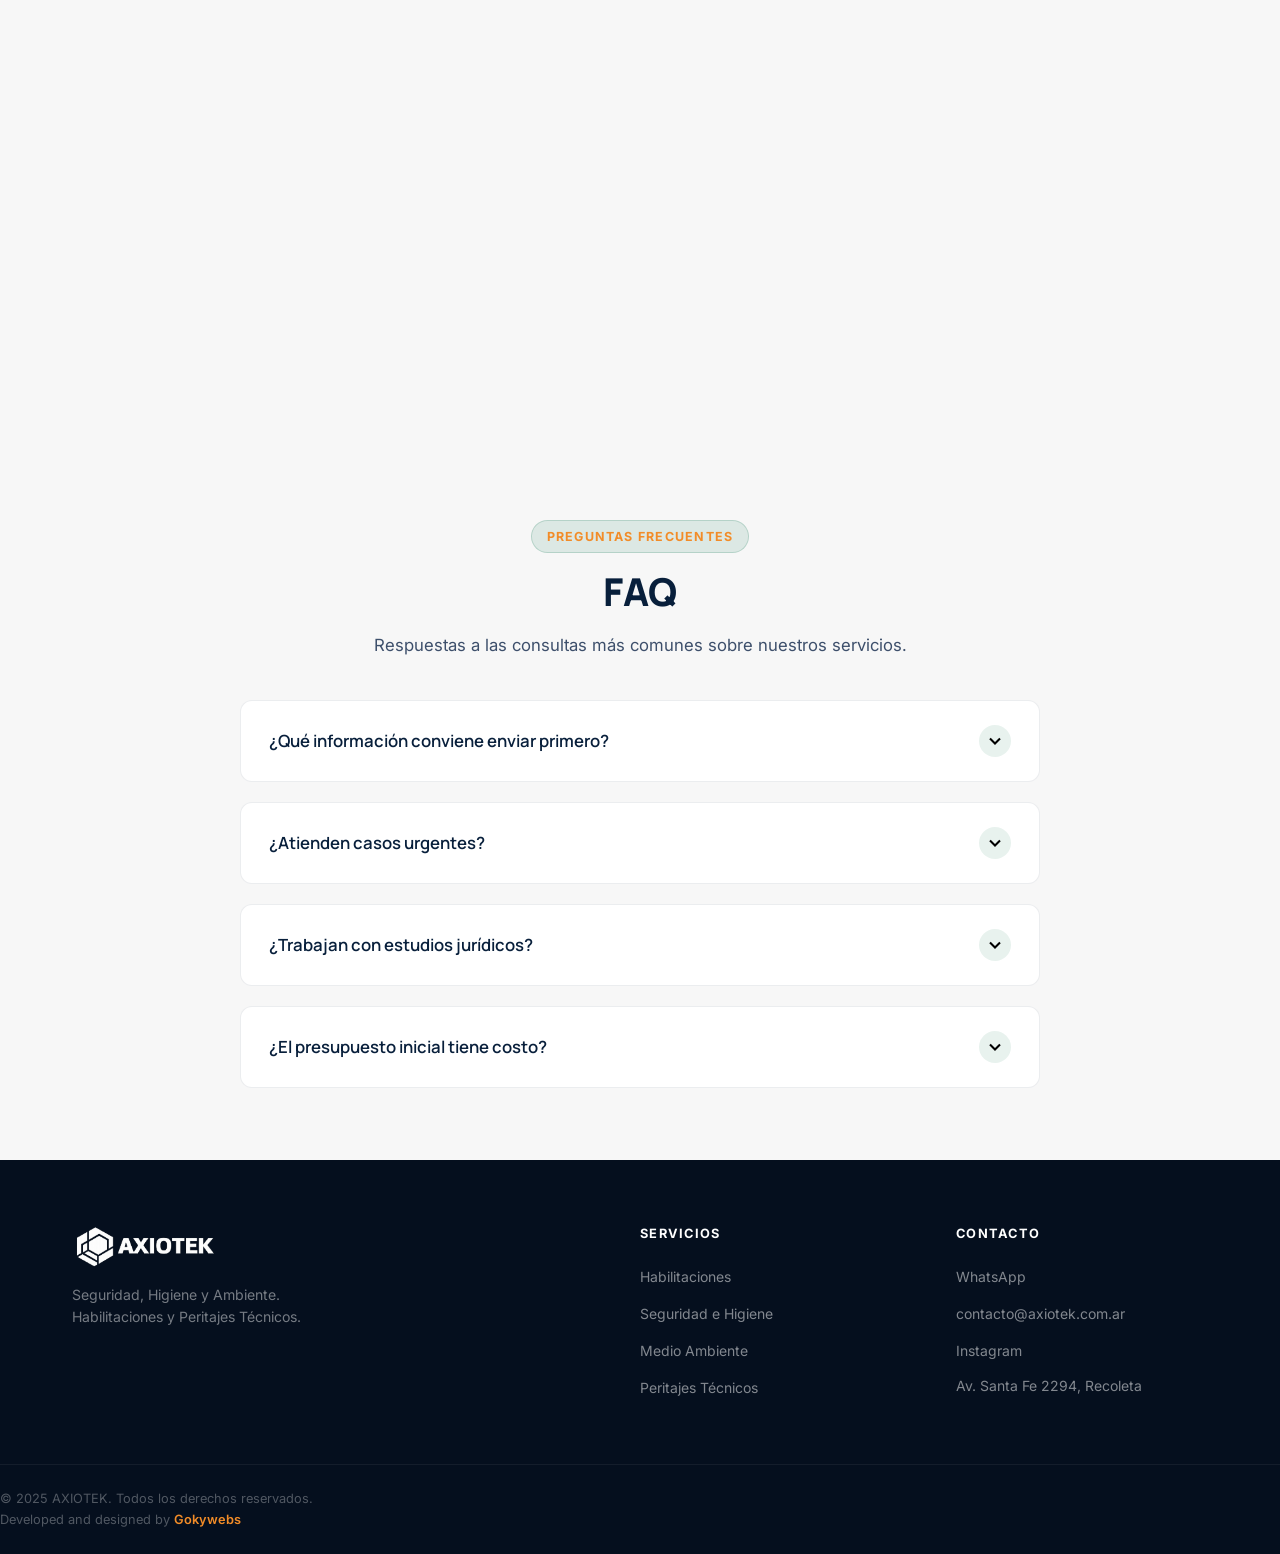
==== commit 741d29cb: "terminada" ====
--- a/index.html
+++ b/index.html
@@ -499,6 +499,15 @@
                   <span class="contact-item__value">contacto@axiotek.com.ar</span>
                 </div>
               </a>
+                          <a href="https://www.instagram.com/axiotek.arg/" target="_blank" rel="noopener" class="contact-item" aria-label="Instagram de AXIOTEK">
+              <div class="contact-item__icon" aria-hidden="true">
+                <svg width="22" height="22" viewBox="0 0 24 24" fill="none" stroke="currentColor" stroke-width="1.5"><rect x="2" y="2" width="20" height="20" rx="5" ry="5"/><path d="M16 11.37A4 4 0 1112.63 8 4 4 0 0116 11.37z"/><line x1="17.5" y1="6.5" x2="17.51" y2="6.5"/></svg>
+              </div>
+              <div>
+                <span class="contact-item__label">Instagram</span>
+                <span class="contact-item__value">@axiotek.arg</span>
+              </div>
+            </a>
               <div class="contact-item" aria-label="Dirección">
                 <div class="contact-item__icon" aria-hidden="true">
                   <svg width="22" height="22" viewBox="0 0 24 24" fill="none" stroke="currentColor" stroke-width="1.5"><path d="M21 10c0 7-9 13-9 13s-9-6-9-13a9 9 0 0118 0z"/><circle cx="12" cy="10" r="3"/></svg>
@@ -509,15 +518,7 @@
                 </div>
               </div>
             </div>
-            <a href="https://www.instagram.com/axiotek.arg/" target="_blank" rel="noopener" class="contact-item" aria-label="Instagram de AXIOTEK">
-              <div class="contact-item__icon" aria-hidden="true">
-                <svg width="22" height="22" viewBox="0 0 24 24" fill="none" stroke="currentColor" stroke-width="1.5"><rect x="2" y="2" width="20" height="20" rx="5" ry="5"/><path d="M16 11.37A4 4 0 1112.63 8 4 4 0 0116 11.37z"/><line x1="17.5" y1="6.5" x2="17.51" y2="6.5"/></svg>
-              </div>
-              <div>
-                <span class="contact-item__label">Instagram</span>
-                <span class="contact-item__value">@axiotek.arg</span>
-              </div>
-            </a>
+
           </div>
 
           <!-- Bottom-left: Formulario -->
--- a/styles.css
+++ b/styles.css
@@ -1637,6 +1637,11 @@
         grid-row: auto;
     }
 
+    .contacto__header  { order: 1; }
+    .contacto__form    { order: 2; }
+    .contacto__buttons { order: 3; }
+    .contacto__map     { order: 4; }
+
     .footer__grid {
         grid-template-columns: 1fr 1fr;
         gap: 2.5rem;
